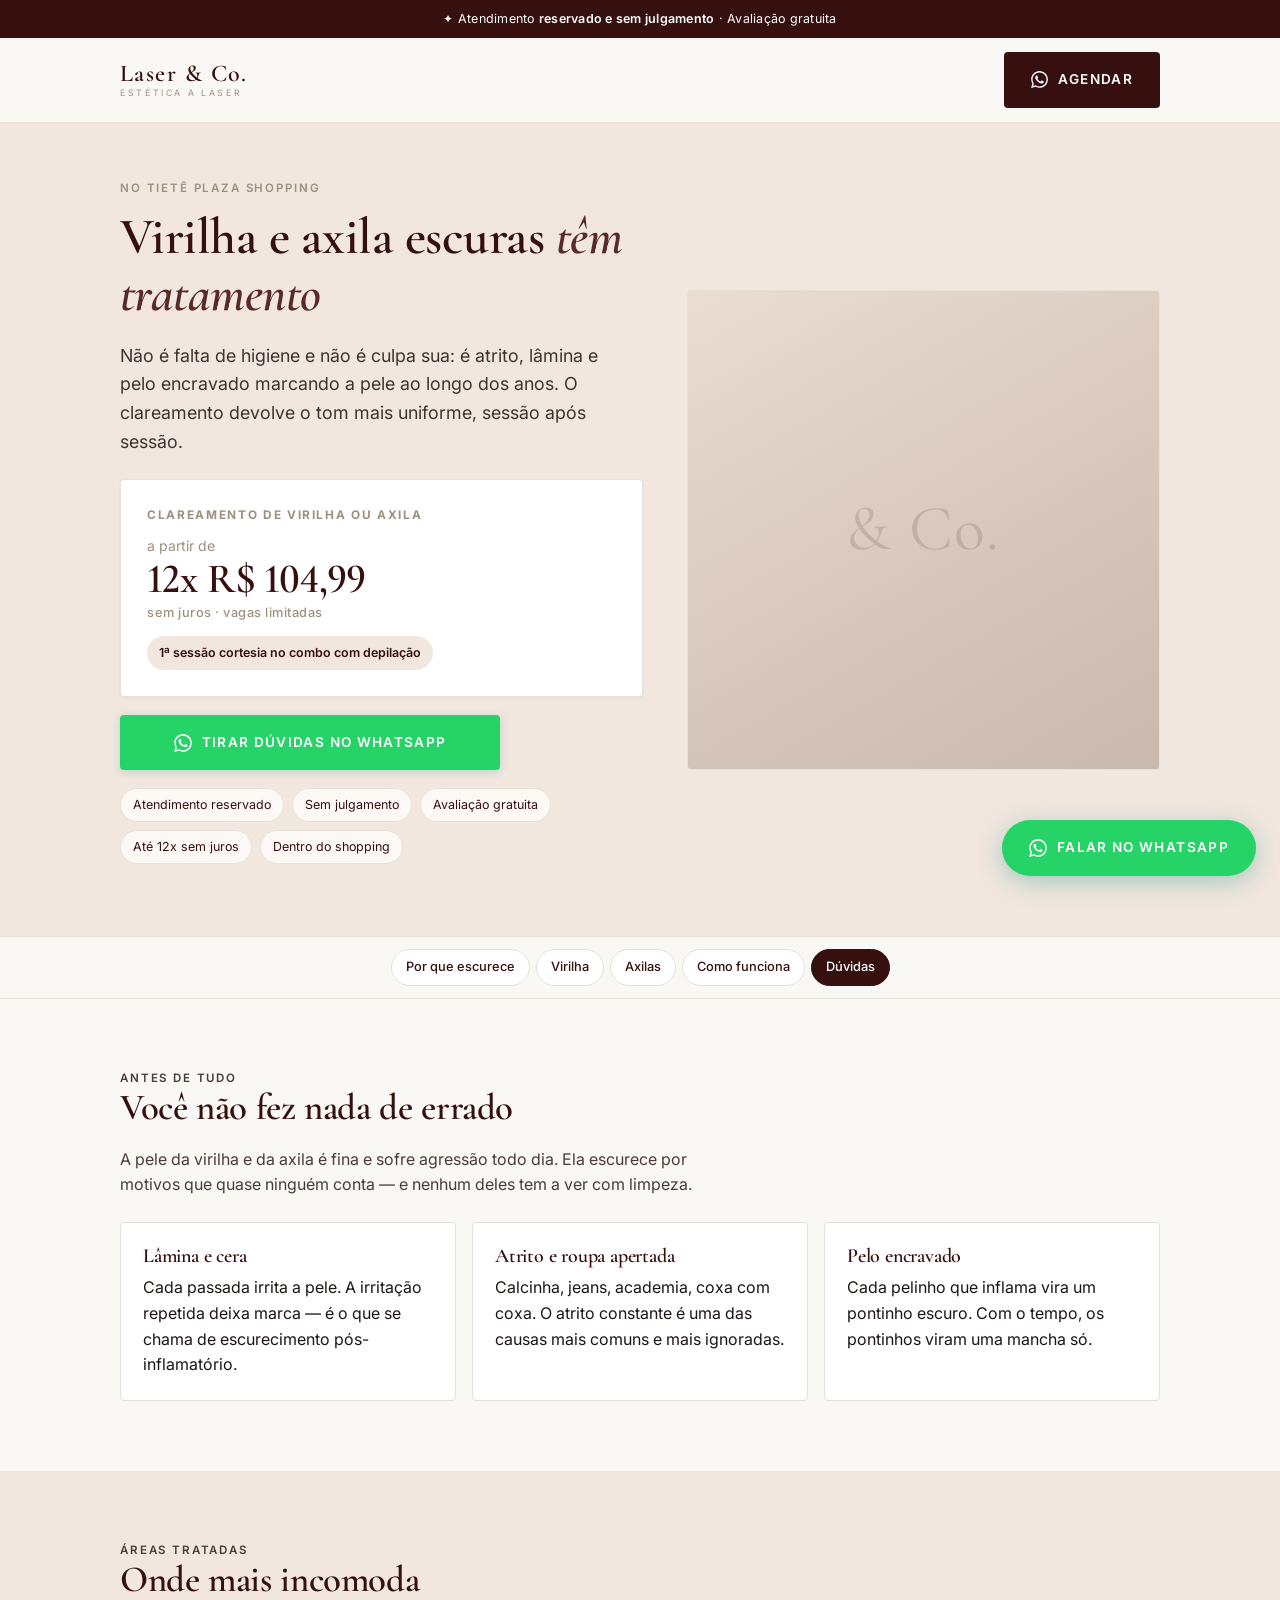
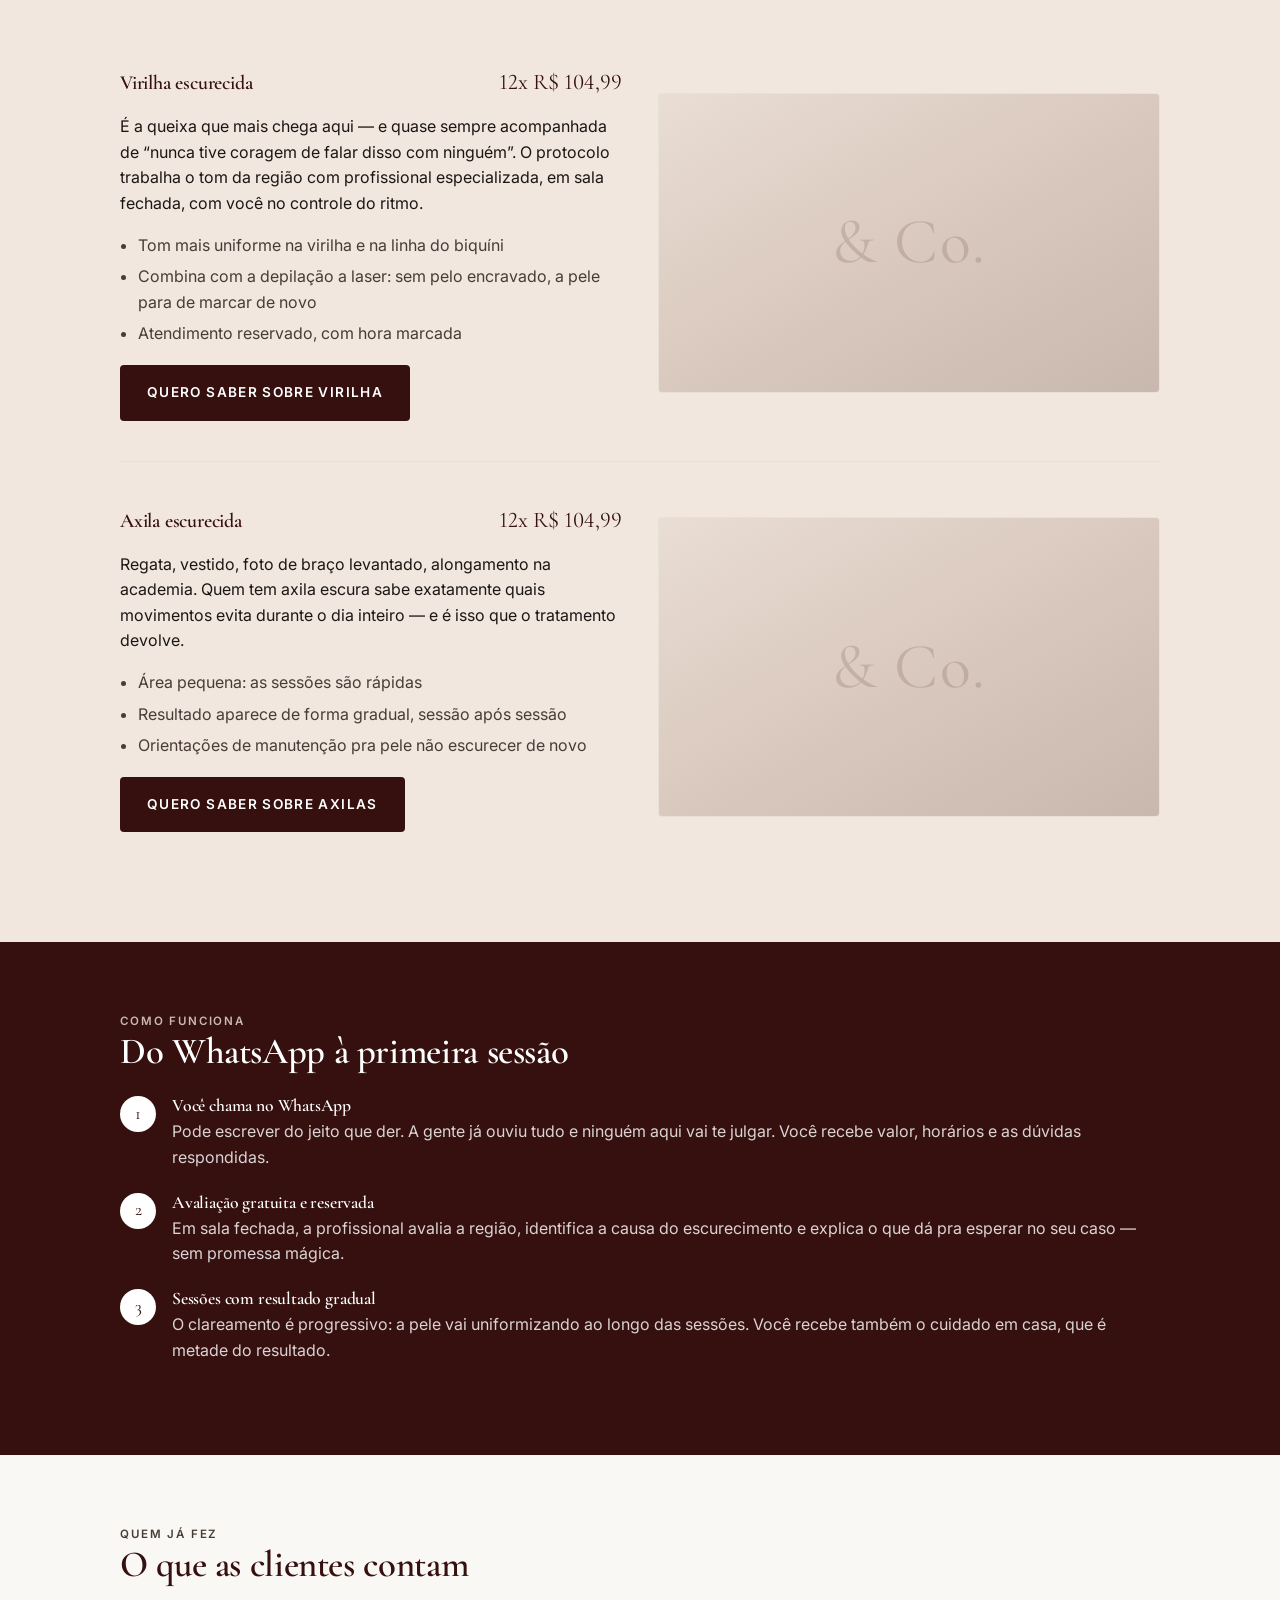
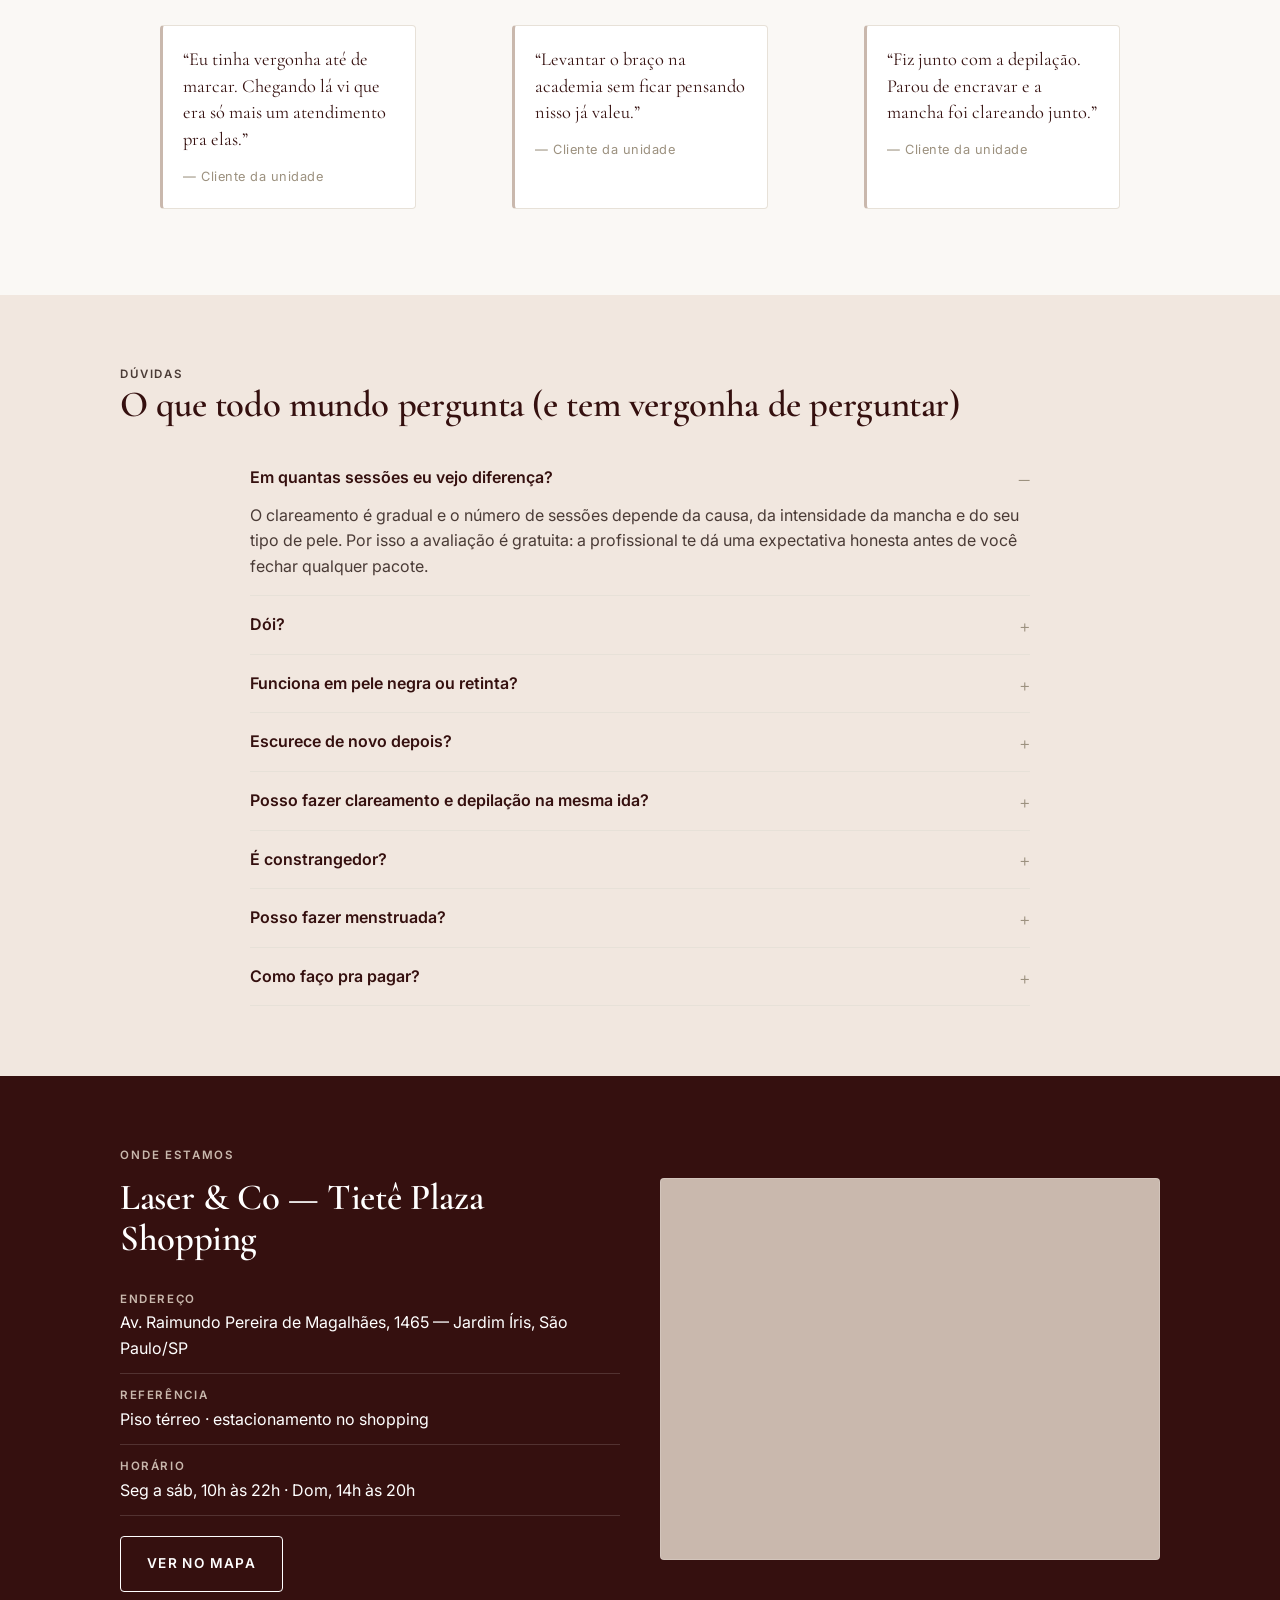
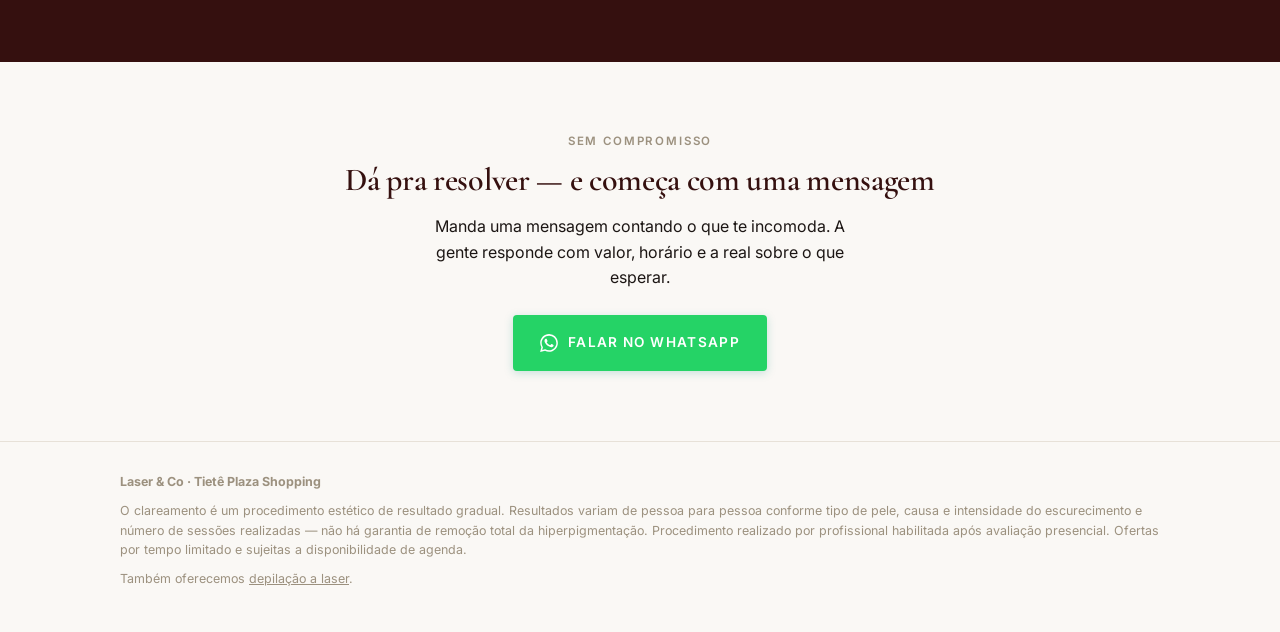
==== clareamento.html @ 0b8c428a "Landing pages Laser & Co — Tietê Plaza (depilação + clareamento)" ====
<!doctype html>
<html lang="pt-BR">
<head>
<meta charset="utf-8">
<meta name="viewport" content="width=device-width, initial-scale=1">
<title>Clareamento de Virilha e Axilas em São Paulo | Laser &amp; Co</title>
<meta name="description" content="Tratamento para virilha e axila escurecida no Tietê Plaza Shopping. Clareamento com profissionais especializados, tom mais uniforme sessão após sessão. Agende pelo WhatsApp.">
<meta name="robots" content="noindex, follow">
<link rel="canonical" href="https://www.lasertieteplaza.com/clareamento">

<link rel="preconnect" href="https://fonts.googleapis.com">
<link rel="preconnect" href="https://fonts.gstatic.com" crossorigin>
<link href="https://fonts.googleapis.com/css2?family=Cormorant+Garamond:ital,wght@0,500;0,600;1,600&family=Inter:wght@400;500;600;700&display=swap" rel="stylesheet">
<link rel="stylesheet" href="assets/lp.css">
</head>

<body data-lp="b" data-origem="página de clareamento" data-detalhe="quero agendar uma avaliação">

<!-- ======================= TOPO ======================= -->
<div class="topbar">
  ✦ Atendimento <strong>reservado e sem julgamento</strong> · Avaliação gratuita
</div>

<header class="header">
  <div class="wrap">
    <a class="logo" href="#topo">
      <span class="logo-nome">Laser &amp; Co.</span>
      <span class="logo-sub">Estética a laser</span>
    </a>
    <a class="btn btn-tinta header-zap" data-zap data-zap-pos="header">
      <svg width="17" height="17" viewBox="0 0 24 24" fill="currentColor" aria-hidden="true"><path d="M17.47 14.38c-.3-.15-1.76-.87-2.03-.97-.27-.1-.47-.15-.67.15-.2.3-.77.97-.94 1.17-.17.2-.35.22-.65.07-.3-.15-1.25-.46-2.38-1.47-.88-.79-1.48-1.76-1.65-2.06-.17-.3-.02-.46.13-.61.14-.13.3-.35.45-.52.15-.17.2-.3.3-.5.1-.2.05-.37-.02-.52-.08-.15-.67-1.61-.92-2.21-.24-.58-.49-.5-.67-.51h-.57c-.2 0-.52.07-.8.37-.27.3-1.04 1.02-1.04 2.48s1.07 2.88 1.22 3.08c.15.2 2.1 3.2 5.08 4.49.71.3 1.26.49 1.69.63.71.23 1.36.2 1.87.12.57-.09 1.76-.72 2.01-1.41.25-.7.25-1.29.17-1.41-.07-.13-.27-.2-.57-.35M12.05 21.8h-.04a9.8 9.8 0 0 1-4.99-1.37l-.36-.21-3.71.97.99-3.62-.23-.37a9.78 9.78 0 0 1-1.5-5.23c0-5.4 4.4-9.8 9.81-9.8 2.62 0 5.08 1.02 6.93 2.88a9.74 9.74 0 0 1 2.87 6.93c0 5.41-4.4 9.81-9.8 9.81M20.5 3.49A11.7 11.7 0 0 0 12.05 0C5.56 0 .28 5.28.28 11.77c0 2.07.54 4.1 1.57 5.88L.18 24l6.5-1.7a11.75 11.75 0 0 0 5.37 1.36h.01c6.48 0 11.76-5.28 11.77-11.77 0-3.14-1.23-6.1-3.45-8.32"/></svg>
      Agendar
    </a>
  </div>
</header>

<!-- ======================= HERÓI ======================= -->
<!-- A dor aqui NÃO é pelo: é mancha e vergonha. Copy, foto e preço próprios. -->
<section class="hero" id="topo">
  <div class="wrap">
    <div>
      <p class="eyebrow">No <span data-config="unidade.nome">Tietê Plaza Shopping</span></p>

      <h1 data-h1 data-area-padrao="clareamento">
        Virilha e axila escuras <em>têm tratamento</em>
      </h1>

      <p class="hero-sub">
        Não é falta de higiene e não é culpa sua: é atrito, lâmina e pelo encravado
        marcando a pele ao longo dos anos. O clareamento devolve o tom mais uniforme,
        sessão após sessão.
      </p>

      <div class="oferta">
        <p class="oferta-titulo" data-config="ofertas.clareamento.titulo">Clareamento de virilha ou axila</p>
        <p class="oferta-de" data-esconde-se-vazio>de <span data-config="ofertas.clareamento.de"></span></p>
        <p class="oferta-prefixo" data-config="ofertas.clareamento.prefixo" data-esconde-se-vazio>a partir de</p>
        <p class="oferta-por">
          <span data-config="ofertas.clareamento.por">12x R$ 104,99</span>
          <small>sem juros · vagas limitadas</small>
        </p>
        <span class="oferta-selo" data-config="ofertas.clareamento.selo">No combo com depilação, a 1ª sessão é cortesia</span>
      </div>

      <a class="btn btn-zap" data-zap data-zap-pos="hero">
        <svg width="18" height="18" viewBox="0 0 24 24" fill="currentColor" aria-hidden="true"><path d="M17.47 14.38c-.3-.15-1.76-.87-2.03-.97-.27-.1-.47-.15-.67.15-.2.3-.77.97-.94 1.17-.17.2-.35.22-.65.07-.3-.15-1.25-.46-2.38-1.47-.88-.79-1.48-1.76-1.65-2.06-.17-.3-.02-.46.13-.61.14-.13.3-.35.45-.52.15-.17.2-.3.3-.5.1-.2.05-.37-.02-.52-.08-.15-.67-1.61-.92-2.21-.24-.58-.49-.5-.67-.51h-.57c-.2 0-.52.07-.8.37-.27.3-1.04 1.02-1.04 2.48s1.07 2.88 1.22 3.08c.15.2 2.1 3.2 5.08 4.49.71.3 1.26.49 1.69.63.71.23 1.36.2 1.87.12.57-.09 1.76-.72 2.01-1.41.25-.7.25-1.29.17-1.41-.07-.13-.27-.2-.57-.35M12.05 21.8h-.04a9.8 9.8 0 0 1-4.99-1.37l-.36-.21-3.71.97.99-3.62-.23-.37a9.78 9.78 0 0 1-1.5-5.23c0-5.4 4.4-9.8 9.81-9.8 2.62 0 5.08 1.02 6.93 2.88a9.74 9.74 0 0 1 2.87 6.93c0 5.41-4.4 9.81-9.8 9.81M20.5 3.49A11.7 11.7 0 0 0 12.05 0C5.56 0 .28 5.28.28 11.77c0 2.07.54 4.1 1.57 5.88L.18 24l6.5-1.7a11.75 11.75 0 0 0 5.37 1.36h.01c6.48 0 11.76-5.28 11.77-11.77 0-3.14-1.23-6.1-3.45-8.32"/></svg>
        Tirar dúvidas no WhatsApp
      </a>

      <ul class="chips">
        <li>Atendimento reservado</li>
        <li>Sem julgamento</li>
        <li>Avaliação gratuita</li>
        <li>Até 12x sem juros</li>
        <li>Dentro do shopping</li>
      </ul>
    </div>

    <!-- TROCAR FOTO: style="background-image:url('assets/img/hero-clareamento.jpg')" -->
    <div class="figura figura-alta" role="img" aria-label="Tratamento de clareamento na Laser &amp; Co"></div>
  </div>
</section>

<!-- ======================= ÂNCORAS ======================= -->
<nav class="ancoras" aria-label="Seções">
  <ul>
    <li><a href="#por-que">Por que escurece</a></li>
    <li><a href="#virilha-escura">Virilha</a></li>
    <li><a href="#axila-escura">Axilas</a></li>
    <li><a href="#como-funciona">Como funciona</a></li>
    <li><a href="#faq">Dúvidas</a></li>
  </ul>
</nav>

<!-- ======================= A DOR ======================= -->
<section class="secao" id="por-que">
  <div class="wrap">
    <div class="secao-titulo">
      <p class="eyebrow">Antes de tudo</p>
      <h2>Você não fez nada de errado</h2>
      <p>
        A pele da virilha e da axila é fina e sofre agressão todo dia. Ela escurece por
        motivos que quase ninguém conta — e nenhum deles tem a ver com limpeza.
      </p>
    </div>

    <div class="grid grid-3">
      <div class="card">
        <h3>Lâmina e cera</h3>
        <p>Cada passada irrita a pele. A irritação repetida deixa marca — é o que se chama de escurecimento pós-inflamatório.</p>
      </div>
      <div class="card">
        <h3>Atrito e roupa apertada</h3>
        <p>Calcinha, jeans, academia, coxa com coxa. O atrito constante é uma das causas mais comuns e mais ignoradas.</p>
      </div>
      <div class="card">
        <h3>Pelo encravado</h3>
        <p>Cada pelinho que inflama vira um pontinho escuro. Com o tempo, os pontinhos viram uma mancha só.</p>
      </div>
    </div>
  </div>
</section>

<!-- ======================= ÁREAS ======================= -->
<section class="secao secao-areia">
  <div class="wrap">
    <div class="secao-titulo">
      <p class="eyebrow">Áreas tratadas</p>
      <h2>Onde mais incomoda</h2>
    </div>

    <!-- VIRILHA -->
    <article class="area" id="virilha-escura">
      <div class="area-conteudo">
        <div>
          <div class="area-topo">
            <h3>Virilha escurecida</h3>
            <span class="area-preco" data-config="ofertas.clareamento.por">12x R$ 104,99</span>
          </div>
          <p>
            É a queixa que mais chega aqui — e quase sempre acompanhada de “nunca tive
            coragem de falar disso com ninguém”. O protocolo trabalha o tom da região com
            profissional especializada, em sala fechada, com você no controle do ritmo.
          </p>
          <ul>
            <li>Tom mais uniforme na virilha e na linha do biquíni</li>
            <li>Combina com a depilação a laser: sem pelo encravado, a pele para de marcar de novo</li>
            <li>Atendimento reservado, com hora marcada</li>
          </ul>
          <a class="btn btn-tinta" data-zap data-zap-pos="secao-virilha"
             data-zap-detalhe="quero saber sobre o clareamento de virilha">Quero saber sobre virilha</a>
        </div>
        <!-- TROCAR FOTO -->
        <div class="figura" role="img" aria-label="Clareamento de virilha"></div>
      </div>
    </article>

    <!-- AXILA -->
    <article class="area" id="axila-escura">
      <div class="area-conteudo">
        <div>
          <div class="area-topo">
            <h3>Axila escurecida</h3>
            <span class="area-preco" data-config="ofertas.clareamento.por">12x R$ 104,99</span>
          </div>
          <p>
            Regata, vestido, foto de braço levantado, alongamento na academia. Quem tem
            axila escura sabe exatamente quais movimentos evita durante o dia inteiro —
            e é isso que o tratamento devolve.
          </p>
          <ul>
            <li>Área pequena: as sessões são rápidas</li>
            <li>Resultado aparece de forma gradual, sessão após sessão</li>
            <li>Orientações de manutenção pra pele não escurecer de novo</li>
          </ul>
          <a class="btn btn-tinta" data-zap data-zap-pos="secao-axila"
             data-zap-detalhe="quero saber sobre o clareamento de axilas">Quero saber sobre axilas</a>
        </div>
        <div class="figura" role="img" aria-label="Clareamento de axilas"></div>
      </div>
    </article>
  </div>
</section>

<!-- ======================= COMO FUNCIONA ======================= -->
<section class="secao secao-tinta" id="como-funciona">
  <div class="wrap">
    <div class="secao-titulo">
      <p class="eyebrow">Como funciona</p>
      <h2>Do WhatsApp à primeira sessão</h2>
    </div>
    <ol class="passos">
      <li>
        <h3>Você chama no WhatsApp</h3>
        <p>Pode escrever do jeito que der. A gente já ouviu tudo e ninguém aqui vai te julgar. Você recebe valor, horários e as dúvidas respondidas.</p>
      </li>
      <li>
        <h3>Avaliação gratuita e reservada</h3>
        <p>Em sala fechada, a profissional avalia a região, identifica a causa do escurecimento e explica o que dá pra esperar no seu caso — sem promessa mágica.</p>
      </li>
      <li>
        <h3>Sessões com resultado gradual</h3>
        <p>O clareamento é progressivo: a pele vai uniformizando ao longo das sessões. Você recebe também o cuidado em casa, que é metade do resultado.</p>
      </li>
    </ol>
  </div>
</section>

<!-- ======================= PROVA SOCIAL ======================= -->
<!-- TROCAR: depoimentos reais. Se usar antes/depois, precisa de autorização
     de uso de imagem por escrito da cliente. -->
<section class="secao">
  <div class="wrap">
    <div class="secao-titulo">
      <p class="eyebrow">Quem já fez</p>
      <h2>O que as clientes contam</h2>
    </div>
    <div class="grid grid-3">
      <blockquote class="depo">
        <p>“Eu tinha vergonha até de marcar. Chegando lá vi que era só mais um atendimento pra elas.”</p>
        <cite>— Cliente da unidade</cite>
      </blockquote>
      <blockquote class="depo">
        <p>“Levantar o braço na academia sem ficar pensando nisso já valeu.”</p>
        <cite>— Cliente da unidade</cite>
      </blockquote>
      <blockquote class="depo">
        <p>“Fiz junto com a depilação. Parou de encravar e a mancha foi clareando junto.”</p>
        <cite>— Cliente da unidade</cite>
      </blockquote>
    </div>
  </div>
</section>

<!-- ======================= FAQ ======================= -->
<section class="secao secao-areia" id="faq">
  <div class="wrap">
    <div class="secao-titulo">
      <p class="eyebrow">Dúvidas</p>
      <h2>O que todo mundo pergunta (e tem vergonha de perguntar)</h2>
    </div>

    <div class="faq">
      <details open>
        <summary>Em quantas sessões eu vejo diferença?</summary>
        <p>O clareamento é gradual e o número de sessões depende da causa, da intensidade da mancha e do seu tipo de pele. Por isso a avaliação é gratuita: a profissional te dá uma expectativa honesta antes de você fechar qualquer pacote.</p>
      </details>
      <details>
        <summary>Dói?</summary>
        <p>É um procedimento bem tolerado — a maioria descreve como um calorzinho na região. Qualquer desconforto, você avisa e a profissional ajusta na hora.</p>
      </details>
      <details>
        <summary>Funciona em pele negra ou retinta?</summary>
        <p>Sim, com protocolo e parâmetros ajustados ao seu fototipo. Essa avaliação é obrigatória antes da primeira sessão justamente para escolher o ajuste certo pra sua pele.</p>
      </details>
      <details>
        <summary>Escurece de novo depois?</summary>
        <p>Pode, se a causa continuar: lâmina, cera e atrito seguem marcando a pele. É por isso que clareamento e depilação a laser andam juntos — tirando o pelo encravado, você tira uma das causas.</p>
      </details>
      <details>
        <summary>Posso fazer clareamento e depilação na mesma ida?</summary>
        <p>Na maioria dos casos sim, e é o que a maioria das clientes acaba fazendo. A profissional confirma na avaliação a melhor ordem para o seu caso.</p>
      </details>
      <details>
        <summary>É constrangedor?</summary>
        <p>É um atendimento clínico, em sala fechada, com profissional mulher e só você na sala. Ninguém aqui vai comentar nada sobre a sua pele — é literalmente o trabalho delas todos os dias.</p>
      </details>
      <details>
        <summary>Posso fazer menstruada?</summary>
        <p>Pode, usando absorvente interno ou coletor. Se preferir remarcar, é só avisar com antecedência.</p>
      </details>
      <details>
        <summary>Como faço pra pagar?</summary>
        <p>Parcelamos em até 12x sem juros no cartão. Dá pra combinar outras formas — pergunte no WhatsApp.</p>
      </details>
    </div>
  </div>
</section>

<!-- ======================= LOCAL ======================= -->
<section class="secao secao-tinta" id="local">
  <div class="wrap">
    <div class="local-grid">
      <div>
        <p class="eyebrow">Onde estamos</p>
        <h2>Laser &amp; Co — <span data-config="unidade.nome">Tietê Plaza Shopping</span></h2>
        <ul class="local-dados">
          <li>
            <strong>Endereço</strong>
            <span data-config="unidade.endereco">Av. Raimundo Pereira de Magalhães, 1465 — Jardim Íris, São Paulo/SP</span>
          </li>
          <li>
            <strong>Referência</strong>
            <span data-config="unidade.referencia">Piso térreo · estacionamento no shopping</span>
          </li>
          <li>
            <strong>Horário</strong>
            <span data-config="unidade.horario">Seg a sáb, 10h às 22h · Dom, 14h às 20h</span>
          </li>
        </ul>
        <a class="btn btn-linha" style="border-color:#fff;color:#fff" target="_blank" rel="noopener"
           data-config="unidade.mapsUrl" href="#">Ver no mapa</a>
      </div>
      <div class="mapa">
        <iframe data-config="unidade.mapsEmbed" referrerpolicy="no-referrer-when-downgrade"
                title="Mapa da unidade Laser &amp; Co no Tietê Plaza Shopping"></iframe>
      </div>
    </div>
  </div>
</section>

<!-- ======================= CTA FINAL ======================= -->
<section class="secao cta-final">
  <div class="wrap">
    <p class="eyebrow">Sem compromisso</p>
    <h2>Dá pra resolver — e começa com uma mensagem</h2>
    <p>Manda uma mensagem contando o que te incomoda. A gente responde com valor, horário e a real sobre o que esperar.</p>
    <a class="btn btn-zap" data-zap data-zap-pos="cta-final">
      <svg width="18" height="18" viewBox="0 0 24 24" fill="currentColor" aria-hidden="true"><path d="M17.47 14.38c-.3-.15-1.76-.87-2.03-.97-.27-.1-.47-.15-.67.15-.2.3-.77.97-.94 1.17-.17.2-.35.22-.65.07-.3-.15-1.25-.46-2.38-1.47-.88-.79-1.48-1.76-1.65-2.06-.17-.3-.02-.46.13-.61.14-.13.3-.35.45-.52.15-.17.2-.3.3-.5.1-.2.05-.37-.02-.52-.08-.15-.67-1.61-.92-2.21-.24-.58-.49-.5-.67-.51h-.57c-.2 0-.52.07-.8.37-.27.3-1.04 1.02-1.04 2.48s1.07 2.88 1.22 3.08c.15.2 2.1 3.2 5.08 4.49.71.3 1.26.49 1.69.63.71.23 1.36.2 1.87.12.57-.09 1.76-.72 2.01-1.41.25-.7.25-1.29.17-1.41-.07-.13-.27-.2-.57-.35M12.05 21.8h-.04a9.8 9.8 0 0 1-4.99-1.37l-.36-.21-3.71.97.99-3.62-.23-.37a9.78 9.78 0 0 1-1.5-5.23c0-5.4 4.4-9.8 9.81-9.8 2.62 0 5.08 1.02 6.93 2.88a9.74 9.74 0 0 1 2.87 6.93c0 5.41-4.4 9.81-9.8 9.81M20.5 3.49A11.7 11.7 0 0 0 12.05 0C5.56 0 .28 5.28.28 11.77c0 2.07.54 4.1 1.57 5.88L.18 24l6.5-1.7a11.75 11.75 0 0 0 5.37 1.36h.01c6.48 0 11.76-5.28 11.77-11.77 0-3.14-1.23-6.1-3.45-8.32"/></svg>
      Falar no WhatsApp
    </a>
  </div>
</section>

<!-- ======================= RODAPÉ ======================= -->
<footer class="rodape">
  <div class="wrap">
    <p><strong>Laser &amp; Co · <span data-config="unidade.nome">Tietê Plaza Shopping</span></strong></p>
    <p>
      O clareamento é um procedimento estético de resultado gradual. Resultados variam de
      pessoa para pessoa conforme tipo de pele, causa e intensidade do escurecimento e número
      de sessões realizadas — não há garantia de remoção total da hiperpigmentação. Procedimento
      realizado por profissional habilitada após avaliação presencial. Ofertas por tempo limitado
      e sujeitas a disponibilidade de agenda.
    </p>
    <p>Também oferecemos <a href="depilacao-laser.html">depilação a laser</a>.</p>
  </div>
</footer>

<!-- ======================= CTA FIXO (mobile) ======================= -->
<div class="fixo">
  <a class="btn btn-zap" data-zap data-zap-pos="fixo">
    <svg width="18" height="18" viewBox="0 0 24 24" fill="currentColor" aria-hidden="true"><path d="M17.47 14.38c-.3-.15-1.76-.87-2.03-.97-.27-.1-.47-.15-.67.15-.2.3-.77.97-.94 1.17-.17.2-.35.22-.65.07-.3-.15-1.25-.46-2.38-1.47-.88-.79-1.48-1.76-1.65-2.06-.17-.3-.02-.46.13-.61.14-.13.3-.35.45-.52.15-.17.2-.3.3-.5.1-.2.05-.37-.02-.52-.08-.15-.67-1.61-.92-2.21-.24-.58-.49-.5-.67-.51h-.57c-.2 0-.52.07-.8.37-.27.3-1.04 1.02-1.04 2.48s1.07 2.88 1.22 3.08c.15.2 2.1 3.2 5.08 4.49.71.3 1.26.49 1.69.63.71.23 1.36.2 1.87.12.57-.09 1.76-.72 2.01-1.41.25-.7.25-1.29.17-1.41-.07-.13-.27-.2-.57-.35M12.05 21.8h-.04a9.8 9.8 0 0 1-4.99-1.37l-.36-.21-3.71.97.99-3.62-.23-.37a9.78 9.78 0 0 1-1.5-5.23c0-5.4 4.4-9.8 9.81-9.8 2.62 0 5.08 1.02 6.93 2.88a9.74 9.74 0 0 1 2.87 6.93c0 5.41-4.4 9.81-9.8 9.81M20.5 3.49A11.7 11.7 0 0 0 12.05 0C5.56 0 .28 5.28.28 11.77c0 2.07.54 4.1 1.57 5.88L.18 24l6.5-1.7a11.75 11.75 0 0 0 5.37 1.36h.01c6.48 0 11.76-5.28 11.77-11.77 0-3.14-1.23-6.1-3.45-8.32"/></svg>
    Falar no WhatsApp
  </a>
</div>

<script src="assets/config.js"></script>
<script src="assets/lp.js"></script>
</body>
</html>
---- assets/lp.css ----
/* ============================================================================
   Laser & Co — Landing pages (Google Ads)
   Paleta e tipografia extraídas de lasercompany.com para não parecer outra marca.
   Mobile-first: tudo abaixo é mobile; media queries só ampliam.
   ========================================================================== */

:root {
  --tinta:        #35100F;  /* marrom-vinho da marca — barras, botões, títulos */
  --tinta-suave:  #5A2A28;
  --creme:        #FAF8F5;  /* fundo padrão */
  --areia:        #F1E7DF;  /* fundo de seção alternada */
  --linha:        #E7E1D8;  /* bordas */
  --taupe:        #9C917F;  /* texto secundário / eyebrows */
  --taupe-claro:  #C9B8AD;
  --texto:        #1C1614;
  --zap:          #25D366;
  --zap-escuro:   #128C7E;

  --serif: 'Cormorant Garamond', Georgia, 'Times New Roman', serif;
  --sans:  'Inter', -apple-system, BlinkMacSystemFont, 'Segoe UI', Roboto, sans-serif;

  --raio: 4px;
  --largura: 1080px;
  --barra-fixa: 76px; /* altura do CTA fixo no mobile */
}

* { box-sizing: border-box; }

html { scroll-behavior: smooth; }
@media (prefers-reduced-motion: reduce) {
  html { scroll-behavior: auto; }
  * { animation: none !important; transition: none !important; }
}

body {
  margin: 0;
  font-family: var(--sans);
  font-size: 16px;
  line-height: 1.6;
  color: var(--texto);
  background: var(--creme);
  -webkit-font-smoothing: antialiased;
  padding-bottom: var(--barra-fixa); /* espaço pro CTA fixo */
}

img { max-width: 100%; height: auto; display: block; }

h1, h2, h3 {
  font-family: var(--serif);
  font-weight: 600;
  line-height: 1.12;
  color: var(--tinta);
  margin: 0 0 .5em;
  letter-spacing: -0.01em;
}
h1 { font-size: 2.25rem; }
h2 { font-size: 1.85rem; }
h3 { font-size: 1.25rem; }
p  { margin: 0 0 1em; }

em { font-style: italic; }

a { color: var(--tinta); }

.wrap {
  width: 100%;
  max-width: var(--largura);
  margin: 0 auto;
  padding: 0 20px;
}

.eyebrow {
  font-family: var(--sans);
  font-size: .72rem;
  font-weight: 600;
  letter-spacing: .16em;
  text-transform: uppercase;
  color: var(--taupe);
  margin: 0 0 .75rem;
}

/* --- Barra de aviso topo -------------------------------------------------- */
.topbar {
  background: var(--tinta);
  color: #fff;
  text-align: center;
  font-size: .78rem;
  letter-spacing: .02em;
  padding: 9px 16px;
}
.topbar strong { font-weight: 600; }

/* --- Header --------------------------------------------------------------- */
/* Header NÃO é sticky: numa LP quem precisa acompanhar a rolagem é a barra de
   âncoras (e o CTA fixo do rodapé). Header grudado só rouba altura útil. */
.header {
  background: var(--creme);
  border-bottom: 1px solid var(--linha);
  padding: 14px 0;
}
.header .wrap {
  display: flex;
  align-items: center;
  justify-content: space-between;
  gap: 12px;
}
.logo { text-decoration: none; display: block; line-height: 1; }
.logo-nome {
  font-family: var(--serif);
  font-size: 1.5rem;
  font-weight: 600;
  letter-spacing: .06em;
  color: var(--tinta);
}
.logo-sub {
  display: block;
  font-size: .55rem;
  letter-spacing: .3em;
  text-transform: uppercase;
  color: var(--taupe);
  margin-top: 3px;
}
/* No mobile o CTA fixo do rodapé já cobre — aqui só rouba espaço acima da dobra */
.header .header-zap { display: none; }

/* --- Botões --------------------------------------------------------------- */
.btn {
  display: inline-flex;
  align-items: center;
  justify-content: center;
  gap: 10px;
  font-family: var(--sans);
  font-size: .85rem;
  font-weight: 600;
  letter-spacing: .1em;
  text-transform: uppercase;
  text-decoration: none;
  padding: 16px 26px;
  border-radius: var(--raio);
  border: 1px solid transparent;
  cursor: pointer;
  transition: background .18s ease, color .18s ease, transform .1s ease;
}
.btn:active { transform: translateY(1px); }

.btn-zap {
  background: var(--zap);
  color: #fff;
  width: 100%;
  box-shadow: 0 2px 10px rgba(18,140,126,.22);
}
.btn-zap:hover { background: var(--zap-escuro); }

.btn-tinta {
  background: var(--tinta);
  color: #fff;
}
.btn-tinta:hover { background: var(--tinta-suave); }

.btn-linha {
  background: transparent;
  color: var(--tinta);
  border-color: var(--tinta);
}
.btn-linha:hover { background: var(--tinta); color: #fff; }

.btn svg { flex: 0 0 auto; }

/* --- Hero ----------------------------------------------------------------- */
.hero {
  background: var(--areia);
  border-bottom: 1px solid var(--linha);
  overflow: hidden;
}
.hero .wrap {
  display: grid;
  gap: 28px;
  padding-top: 34px;
  padding-bottom: 34px;
}
.hero h1 { font-size: 2.4rem; margin-bottom: .35em; }
.hero h1 em { color: var(--tinta-suave); }
.hero-sub {
  font-size: 1.05rem;
  color: #40332F;
  margin-bottom: 1.4rem;
  max-width: 46ch;
}

/* Card de oferta — preço acima da dobra (regra 1 do doc de mídia) */
.oferta {
  background: #fff;
  border: 1px solid var(--linha);
  border-radius: var(--raio);
  padding: 22px;
  margin-bottom: 18px;
  box-shadow: 0 1px 3px rgba(53,16,15,.05);
}
.oferta-titulo {
  font-family: var(--sans);
  font-size: .74rem;
  font-weight: 700;
  letter-spacing: .14em;
  text-transform: uppercase;
  color: var(--taupe);
  margin-bottom: 10px;
}
.oferta-de {
  font-size: .9rem;
  color: var(--taupe);
  text-decoration: line-through;
  margin-bottom: 2px;
}
.oferta-prefixo {
  font-size: .88rem;
  color: var(--taupe);
  margin-bottom: 2px;
}
/* Cormorant usa algarismos antigos por padrão — em preço isso atrapalha a leitura */
.oferta-por, .card-preco, .area-preco {
  font-variant-numeric: lining-nums;
  font-feature-settings: 'lnum' 1;
}

.oferta-por {
  font-family: var(--serif);
  font-size: 2.6rem;
  font-weight: 600;
  color: var(--tinta);
  line-height: 1;
  letter-spacing: -0.02em;
}
.oferta-por small {
  font-family: var(--sans);
  font-size: .8rem;
  font-weight: 500;
  letter-spacing: .04em;
  color: var(--taupe);
  display: block;
  margin-top: 6px;
  text-transform: none;
}
.oferta p:last-of-type { margin-bottom: 0; }
.oferta-selo {
  display: inline-block;
  margin-top: 16px;
  background: var(--areia);
  color: var(--tinta);
  font-size: .78rem;
  font-weight: 600;
  padding: 7px 12px;
  border-radius: 100px;
}

/* Chips de prova rápida */
.chips {
  display: flex;
  flex-wrap: wrap;
  gap: 8px;
  margin-top: 18px;
  padding: 0;
  list-style: none;
}
.chips li {
  font-size: .78rem;
  color: var(--tinta);
  background: rgba(255,255,255,.7);
  border: 1px solid var(--linha);
  border-radius: 100px;
  padding: 6px 12px;
}

/* --- Imagem (placeholder trocável) ---------------------------------------
   Para usar foto real: .hero-img { background-image: url('img/hero.jpg'); }
   e remova o ::after do monograma.                                          */
.figura {
  position: relative;
  border-radius: var(--raio);
  overflow: hidden;
  background: linear-gradient(150deg, #E9DDD4 0%, #D8C7BC 55%, #C9B8AD 100%);
  background-size: cover;
  background-position: center;
  min-height: 260px;
  border: 1px solid var(--linha);
}
.figura::after {
  content: '& Co.';
  position: absolute;
  inset: 0;
  display: flex;
  align-items: center;
  justify-content: center;
  font-family: var(--serif);
  font-size: 4rem;
  color: rgba(53,16,15,.14);
  letter-spacing: .02em;
}
.figura[style*="url"]::after { content: none; } /* some quando há foto real */
.figura-alta { min-height: 340px; }

/* --- Barra de âncoras por área -------------------------------------------- */
.ancoras {
  background: rgba(250,248,245,.97);
  backdrop-filter: blur(8px);
  border-bottom: 1px solid var(--linha);
  position: sticky;
  top: 0;
  z-index: 30;
}
.ancoras ul {
  display: flex;
  gap: 6px;
  list-style: none;
  margin: 0;
  padding: 10px 20px;
  overflow-x: auto;
  scrollbar-width: none;
  -webkit-overflow-scrolling: touch;
}
.ancoras ul::-webkit-scrollbar { display: none; }
.ancoras a {
  display: block;
  white-space: nowrap;
  font-size: .8rem;
  font-weight: 500;
  text-decoration: none;
  color: var(--tinta);
  border: 1px solid var(--linha);
  border-radius: 100px;
  padding: 7px 14px;
  background: #fff;
}
.ancoras a:hover, .ancoras a.ativo {
  background: var(--tinta);
  color: #fff;
  border-color: var(--tinta);
}

/* --- Seções --------------------------------------------------------------- */
.secao { padding: 44px 0; }
.secao-areia { background: var(--areia); }
.secao-tinta { background: var(--tinta); color: #fff; }
.secao-tinta h2, .secao-tinta h3 { color: #fff; }
.secao-tinta .eyebrow { color: var(--taupe-claro); }

.secao-titulo { margin-bottom: 1.5rem; }
.secao-titulo p { color: #4A3B36; max-width: 58ch; margin-bottom: 0; }

/* Ancoragem sob a barra de âncoras grudada */
[id] { scroll-margin-top: 70px; }

/* --- Grid de cards -------------------------------------------------------- */
.grid { display: grid; gap: 16px; }
.grid-2 { grid-template-columns: 1fr; }
.grid-3 { grid-template-columns: 1fr; }

.card {
  background: #fff;
  border: 1px solid var(--linha);
  border-radius: var(--raio);
  padding: 22px;
}
.card h3 { margin-bottom: .4em; }
.card p:last-child { margin-bottom: 0; }
.card-preco {
  font-family: var(--serif);
  font-size: 1.5rem;
  color: var(--tinta);
  display: block;
  margin: 10px 0 4px;
}
.card-nota { font-size: .82rem; color: var(--taupe); }
.card .btn { margin-top: 16px; width: 100%; }

/* Área (seções ancoradas da LP A) */
.area {
  border-top: 1px solid var(--linha);
  padding: 32px 0;
}
.area:first-of-type { border-top: 0; }
/* No mobile título e preço empilham — lado a lado eles brigam por atenção */
.area-topo { margin-bottom: 14px; }
.area-topo h3 { margin-bottom: .15em; }
.area-preco {
  display: block;
  font-family: var(--serif);
  font-size: 1.4rem;
  color: var(--tinta);
}
.area ul { margin: 0 0 18px; padding-left: 18px; color: #4A3B36; }
.area ul li { margin-bottom: 6px; }
.area .btn { width: 100%; }
.area .figura { min-height: 200px; margin-top: 20px; }

/* --- Passos --------------------------------------------------------------- */
.passos { counter-reset: p; list-style: none; margin: 0; padding: 0; }
.passos li {
  counter-increment: p;
  position: relative;
  padding-left: 52px;
  margin-bottom: 22px;
}
.passos li::before {
  content: counter(p);
  position: absolute;
  left: 0;
  top: 0;
  width: 36px;
  height: 36px;
  display: flex;
  align-items: center;
  justify-content: center;
  border-radius: 50%;
  background: var(--tinta);
  color: #fff;
  font-family: var(--serif);
  font-size: 1.1rem;
}
.secao-tinta .passos li::before { background: #fff; color: var(--tinta); }
.passos h3 { margin-bottom: .2em; font-size: 1.1rem; }
.passos p { margin-bottom: 0; color: #4A3B36; }
.secao-tinta .passos p { color: rgba(255,255,255,.82); }

/* --- Depoimentos ---------------------------------------------------------- */
.depo {
  background: #fff;
  border: 1px solid var(--linha);
  border-left: 3px solid var(--taupe-claro);
  border-radius: var(--raio);
  padding: 20px;
}
.depo p {
  font-family: var(--serif);
  font-size: 1.15rem;
  line-height: 1.45;
  color: var(--tinta);
  margin-bottom: 10px;
}
.depo cite {
  font-style: normal;
  font-size: .8rem;
  color: var(--taupe);
  letter-spacing: .04em;
}

/* --- FAQ ------------------------------------------------------------------ */
.faq details {
  border-bottom: 1px solid var(--linha);
  padding: 16px 0;
}
.faq summary {
  font-weight: 600;
  color: var(--tinta);
  cursor: pointer;
  list-style: none;
  display: flex;
  justify-content: space-between;
  align-items: center;
  gap: 14px;
  font-size: 1rem;
}
.faq summary::-webkit-details-marker { display: none; }
.faq summary::after {
  content: '+';
  font-family: var(--serif);
  font-size: 1.5rem;
  color: var(--taupe);
  line-height: 1;
  flex: 0 0 auto;
}
.faq details[open] summary::after { content: '–'; }
.faq details p { margin: 12px 0 0; color: #4A3B36; }

/* --- Local ---------------------------------------------------------------- */
.local-dados { list-style: none; margin: 0 0 20px; padding: 0; }
.local-dados li {
  padding: 12px 0;
  border-bottom: 1px solid rgba(255,255,255,.14);
  display: grid;
  gap: 2px;
}
.local-dados strong {
  font-size: .72rem;
  letter-spacing: .14em;
  text-transform: uppercase;
  color: var(--taupe-claro);
  font-weight: 600;
}
.local-grid .btn { width: 100%; }
.local-grid .figura { margin-top: 24px; }

/* Mapa embutido — carrega em lazy pra não pesar na abertura da página */
.mapa {
  margin-top: 24px;
  border-radius: var(--raio);
  overflow: hidden;
  border: 1px solid rgba(255,255,255,.18);
  background: var(--taupe-claro);
  line-height: 0;
}
.mapa iframe {
  display: block;
  width: 100%;
  height: 260px;
  border: 0;
}

/* --- CTA final ------------------------------------------------------------ */
.cta-final { text-align: center; }
.cta-final h2 { font-size: 2rem; }
.cta-final p { max-width: 44ch; margin-left: auto; margin-right: auto; }
.cta-final .btn { max-width: 420px; margin: 8px auto 0; }

/* --- Rodapé --------------------------------------------------------------- */
.rodape {
  background: var(--creme);
  border-top: 1px solid var(--linha);
  padding: 30px 0 34px;
  font-size: .78rem;
  color: var(--taupe);
}
.rodape p { margin-bottom: .7em; }
.rodape a { color: var(--taupe); }

/* --- CTA fixo -------------------------------------------------------------
   ~90% do tráfego é mobile: o botão acompanha a rolagem a página inteira,
   nunca some. No mobile é barra de largura total (área de toque máxima);
   no desktop vira pílula flutuante no canto, pra não tampar o conteúdo.    */
.fixo {
  position: fixed;
  left: 0; right: 0; bottom: 0;
  z-index: 50;
  background: rgba(250,248,245,.96);
  backdrop-filter: blur(8px);
  border-top: 1px solid var(--linha);
  padding: 12px 16px calc(12px + env(safe-area-inset-bottom));
}
.fixo .btn { width: 100%; padding: 15px 20px; }

/* ============================================================================
   Desktop
   ========================================================================== */
@media (min-width: 760px) {
  h1 { font-size: 3.1rem; }
  h2 { font-size: 2.3rem; }

  body { padding-bottom: 0; }
  .header .header-zap { display: inline-flex; }

  /* Desktop: pílula flutuante no canto, não barra de largura total */
  .fixo {
    left: auto;
    right: 24px;
    bottom: 24px;
    background: transparent;
    backdrop-filter: none;
    border-top: 0;
    padding: 0;
    box-shadow: none;
  }
  .fixo .btn {
    width: auto;
    padding: 16px 26px;
    border-radius: 100px;
    box-shadow: 0 6px 24px rgba(18,140,126,.34);
  }

  .hero .wrap {
    grid-template-columns: 1.05fr .95fr;
    align-items: center;
    gap: 44px;
    padding-top: 56px;
    padding-bottom: 56px;
  }
  .hero h1 { font-size: 3.2rem; }
  .hero-sub { font-size: 1.12rem; }
  .oferta { padding: 26px; }
  .btn-zap { width: auto; }
  .hero .btn-zap { width: 100%; max-width: 380px; }

  .figura { min-height: 420px; }
  .figura-alta { min-height: 480px; }

  .ancoras ul { justify-content: center; padding: 12px 20px; }

  .secao { padding: 70px 0; }
  .grid-2 { grid-template-columns: 1fr 1fr; }
  .grid-3 { grid-template-columns: repeat(3, 1fr); }

  .area { padding: 40px 0; }
  .area-conteudo {
    display: grid;
    grid-template-columns: 1fr 1fr;
    gap: 36px;
    align-items: center;
  }
  .area-topo {
    display: flex;
    align-items: baseline;
    justify-content: space-between;
    gap: 16px;
    flex-wrap: wrap;
  }
  .area-preco { white-space: nowrap; }
  .area .btn { width: auto; }
  .area .figura { min-height: 300px; margin-top: 0; }
  .card .btn { width: auto; }

  .faq { max-width: 780px; margin: 0 auto; }
  .local-grid { display: grid; grid-template-columns: 1fr 1fr; gap: 40px; align-items: center; }
  .local-grid .btn { width: auto; }
  .local-grid .figura { margin-top: 0; }
  .mapa { margin-top: 0; }
  .mapa iframe { height: 380px; }
}
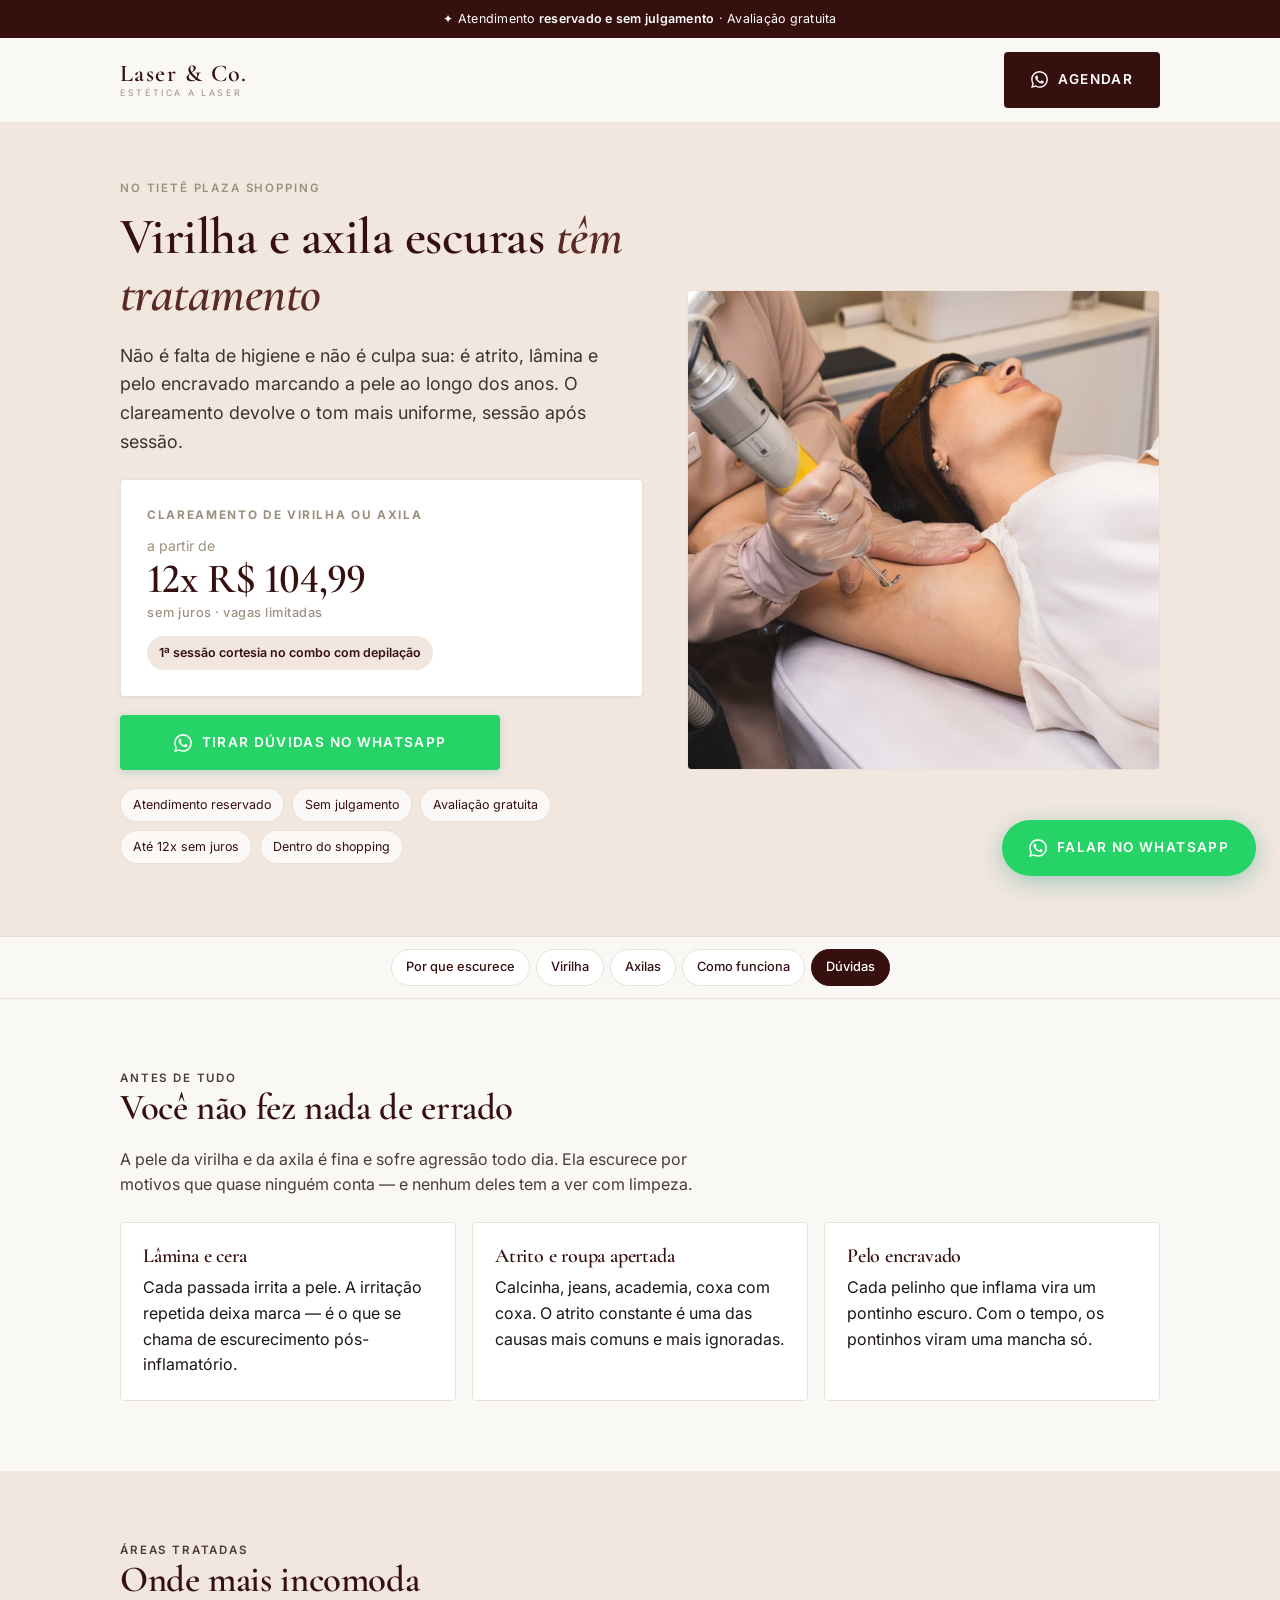
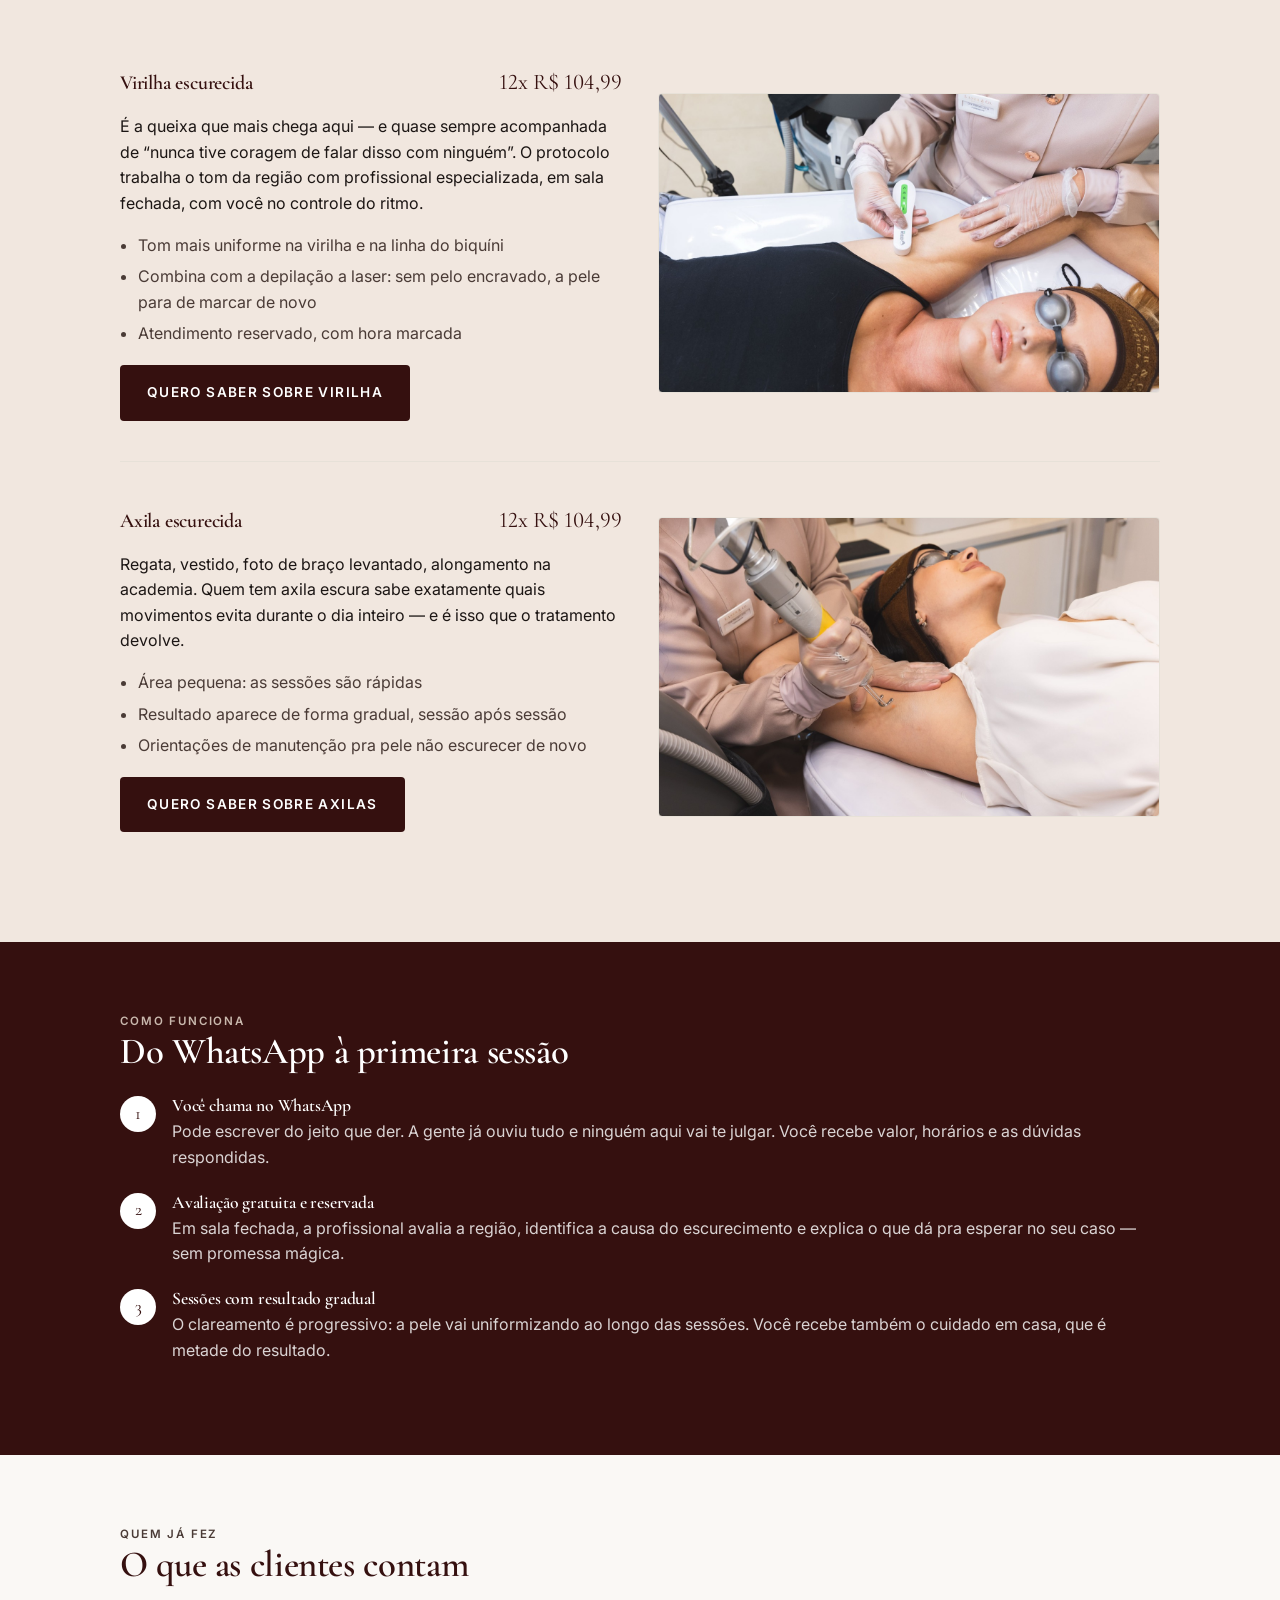
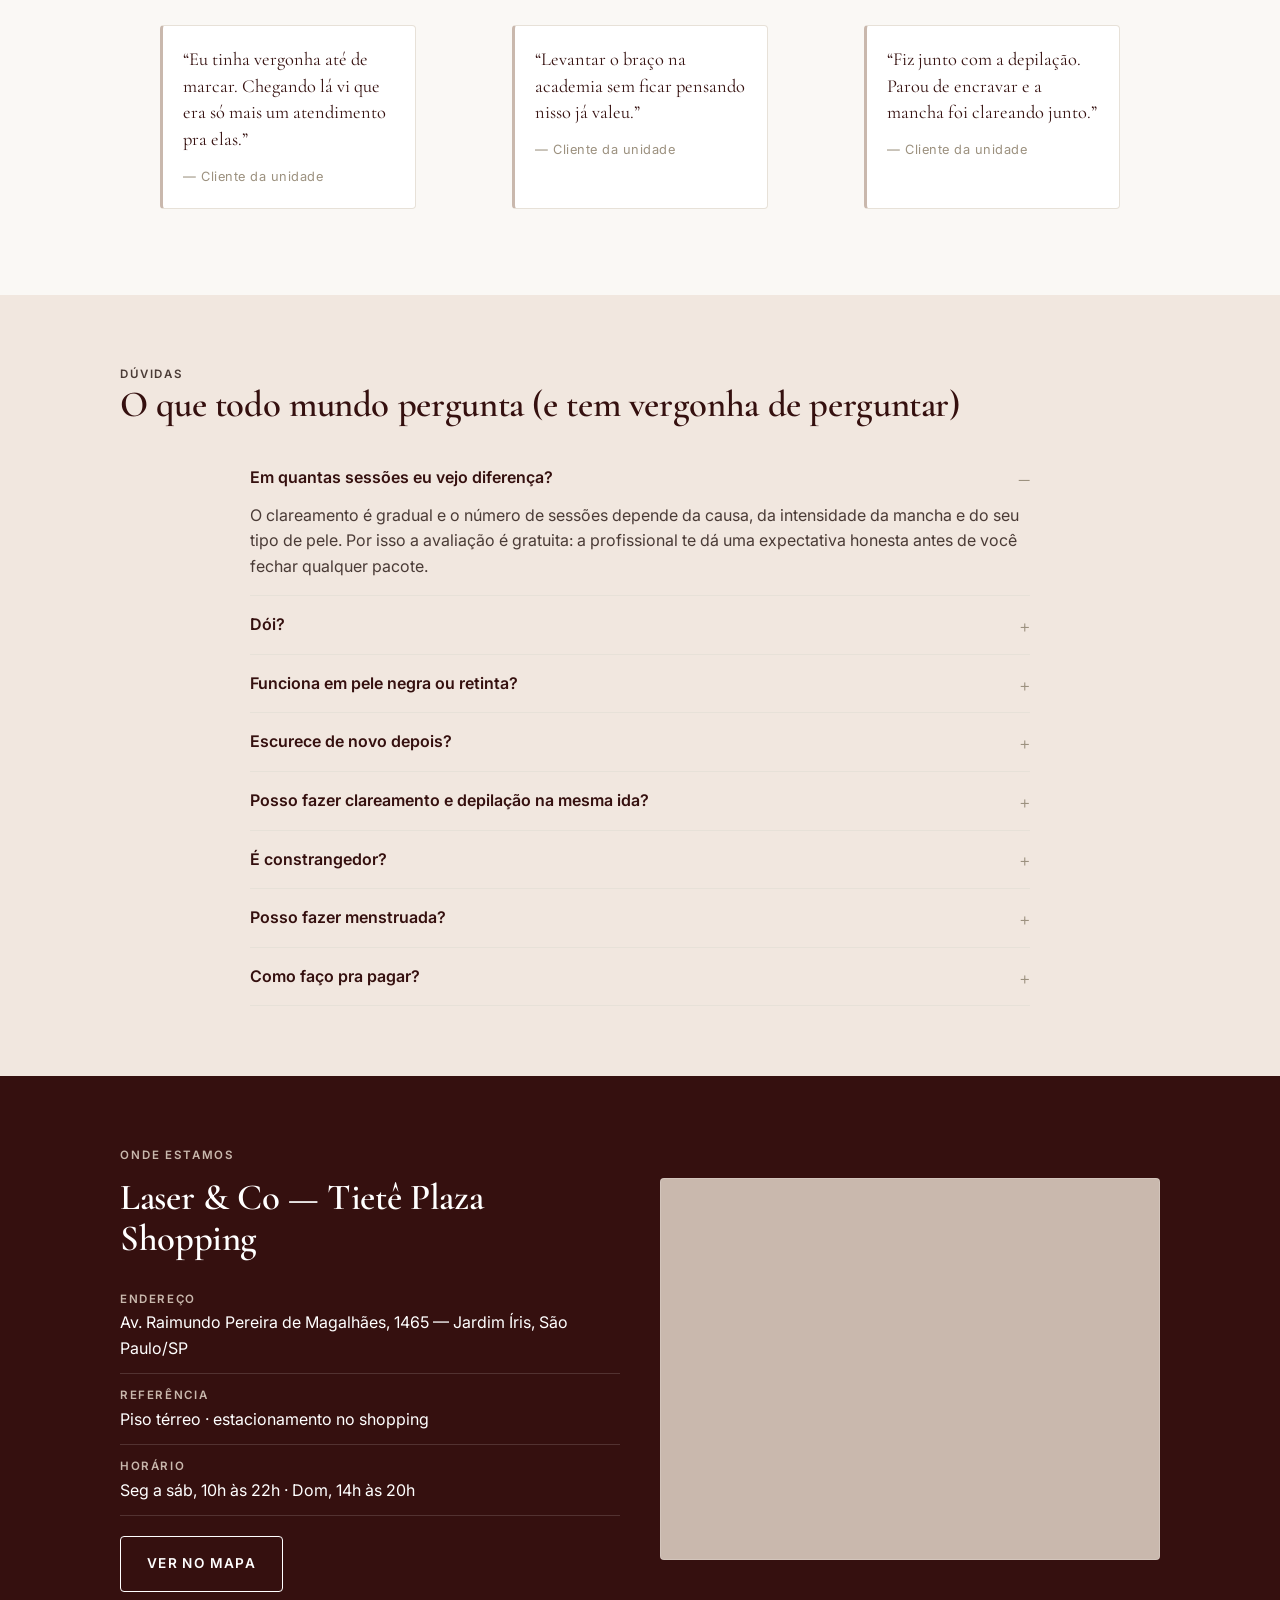
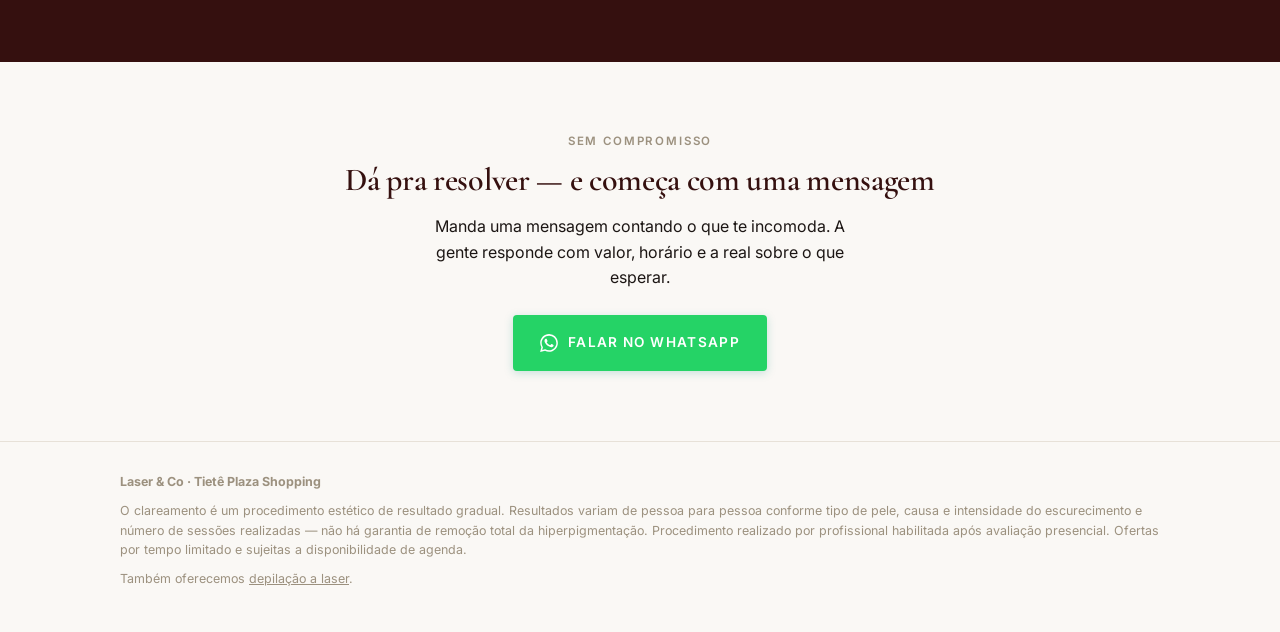
==== commit 784e58bc: "fotos reais da clinica nas LPs" ====
--- a/clareamento.html
+++ b/clareamento.html
@@ -76,8 +76,8 @@
       </ul>
     </div>
 
-    <!-- TROCAR FOTO: style="background-image:url('assets/img/hero-clareamento.jpg')" -->
-    <div class="figura figura-alta" role="img" aria-label="Tratamento de clareamento na Laser &amp; Co"></div>
+    <div class="figura figura-alta" style="background-image:url('assets/img/axilas.jpg')"
+         role="img" aria-label="Tratamento de clareamento na Laser &amp; Co"></div>
   </div>
 </section>
 
@@ -150,8 +150,10 @@
           <a class="btn btn-tinta" data-zap data-zap-pos="secao-virilha"
              data-zap-detalhe="quero saber sobre o clareamento de virilha">Quero saber sobre virilha</a>
         </div>
-        <!-- TROCAR FOTO -->
-        <div class="figura" role="img" aria-label="Clareamento de virilha"></div>
+        <!-- Sem foto de virilha (área íntima). A de atendimento comunica a sala
+             fechada e a discrição, que é o que essa seção promete. -->
+        <div class="figura" style="background-image:url('assets/img/atendimento.jpg')"
+             role="img" aria-label="Atendimento reservado na Laser &amp; Co"></div>
       </div>
     </article>
 
@@ -176,7 +178,8 @@
           <a class="btn btn-tinta" data-zap data-zap-pos="secao-axila"
              data-zap-detalhe="quero saber sobre o clareamento de axilas">Quero saber sobre axilas</a>
         </div>
-        <div class="figura" role="img" aria-label="Clareamento de axilas"></div>
+        <div class="figura" style="background-image:url('assets/img/axilas.jpg')"
+             role="img" aria-label="Clareamento de axilas"></div>
       </div>
     </article>
   </div>
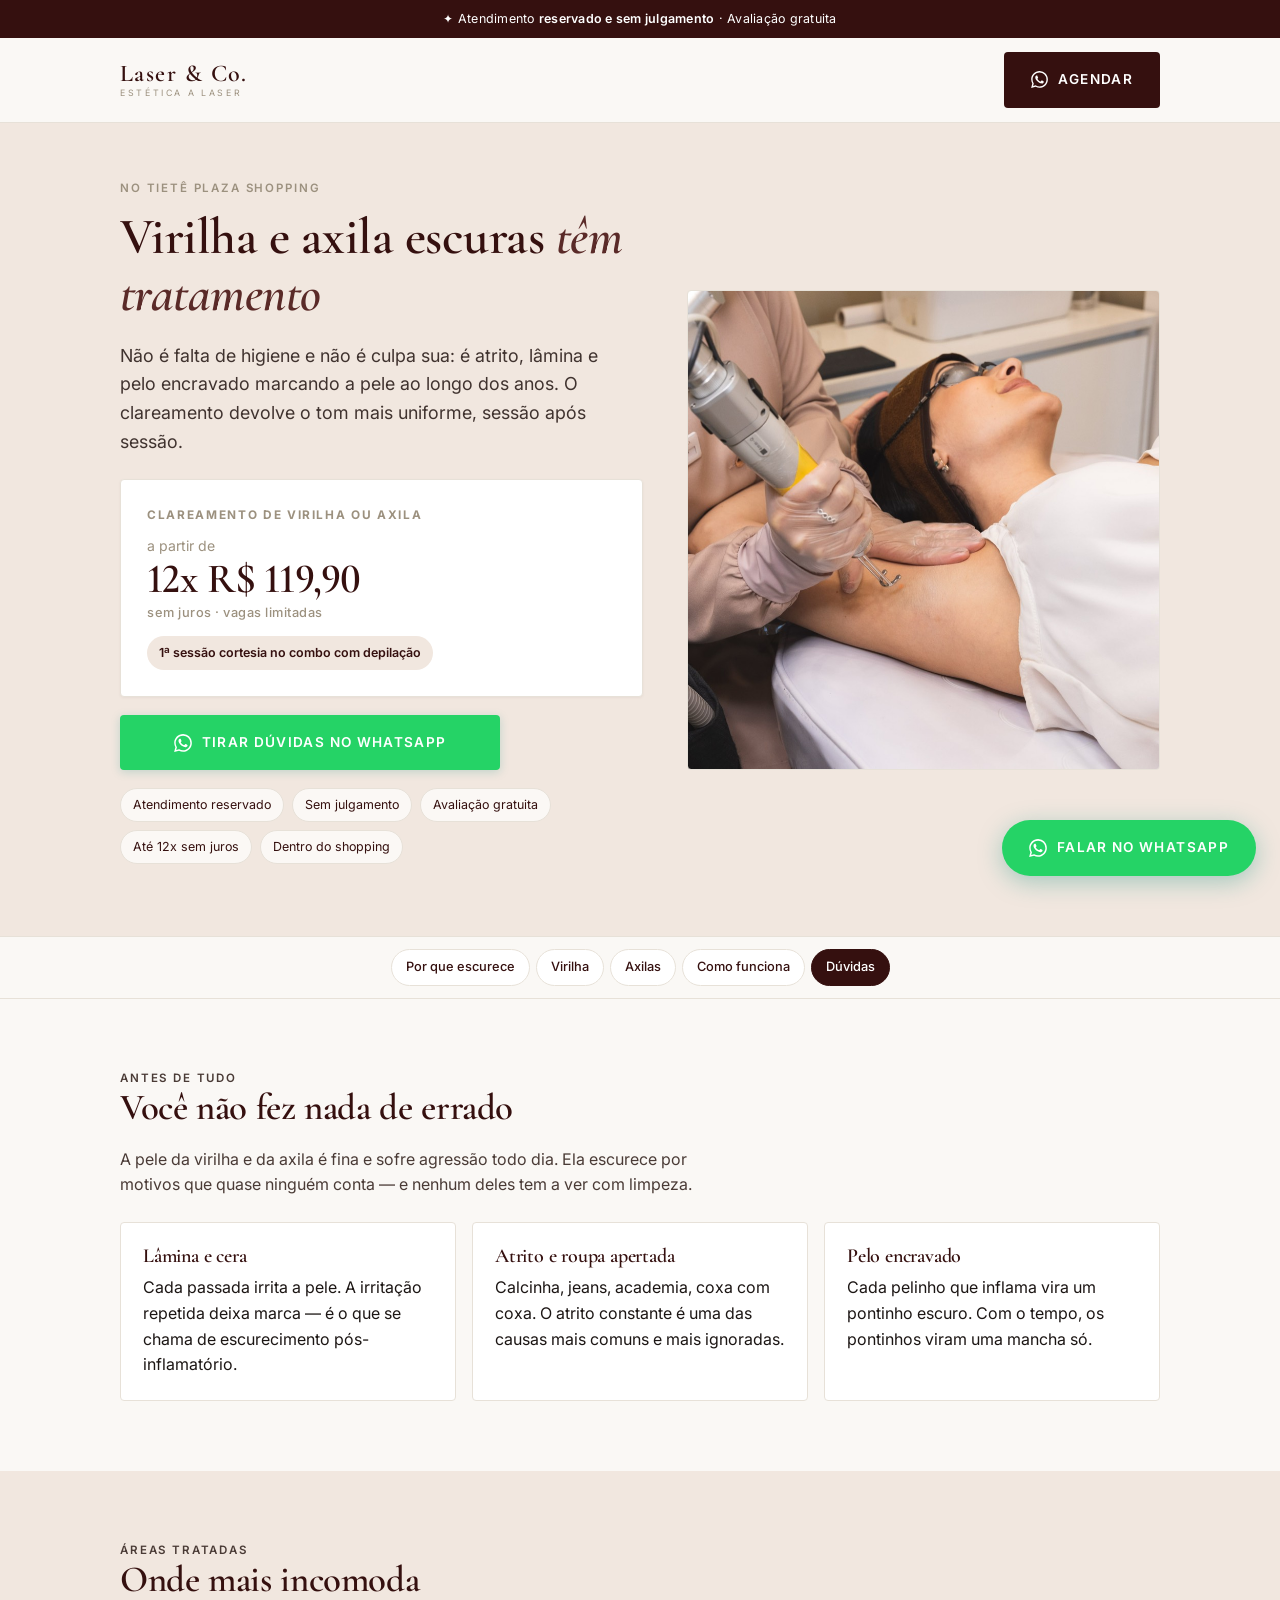
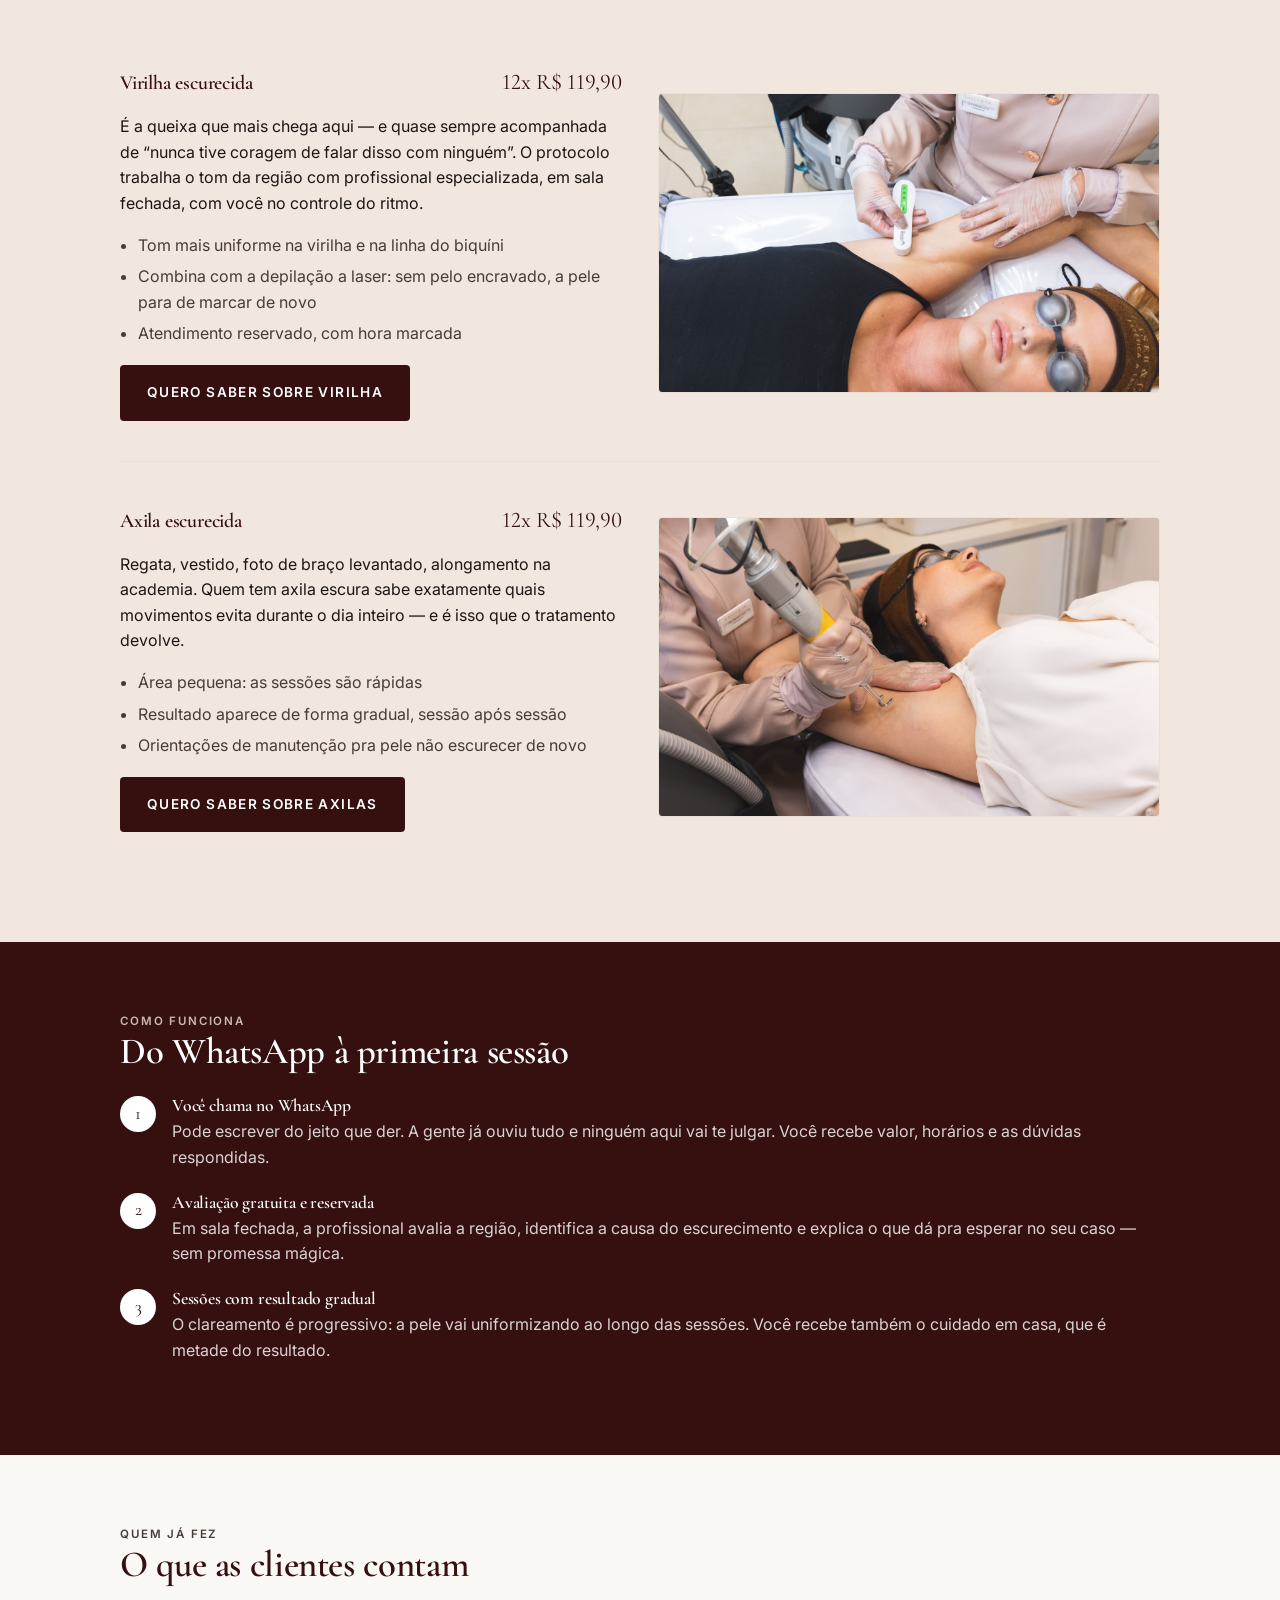
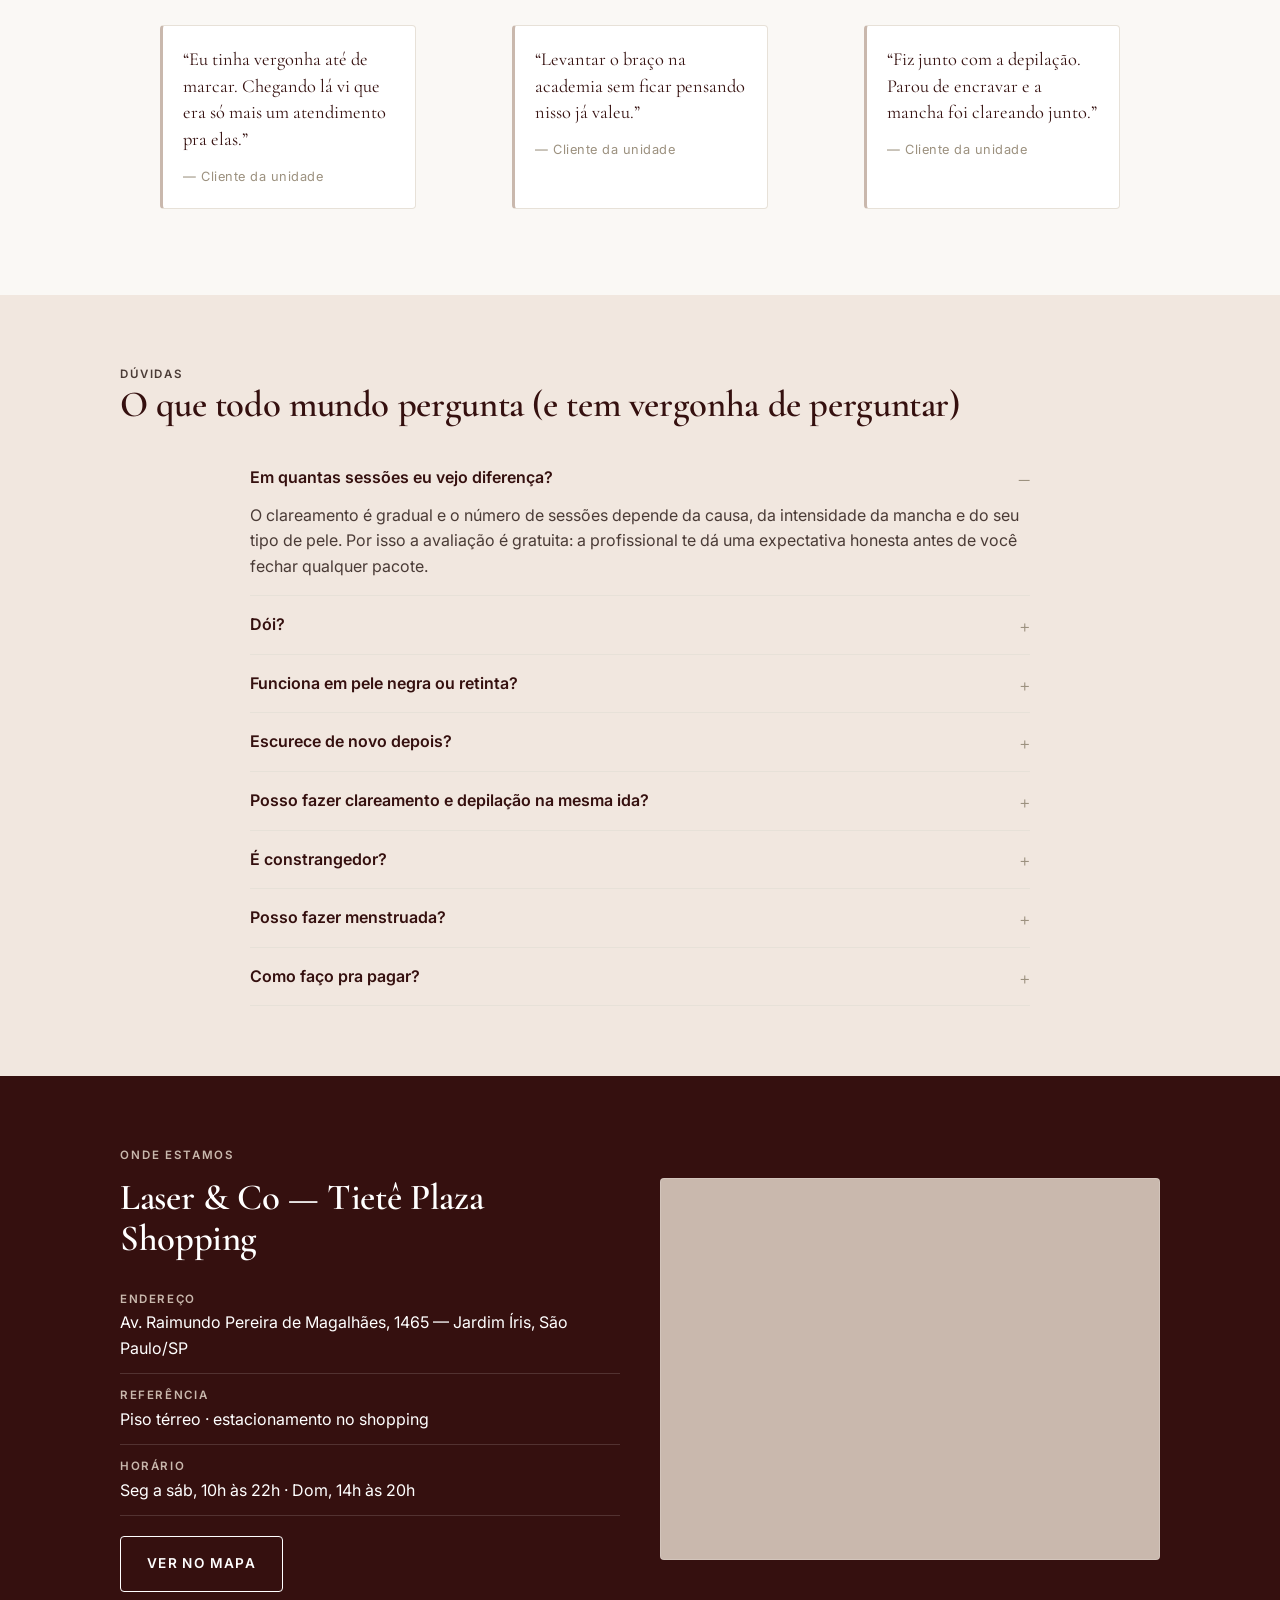
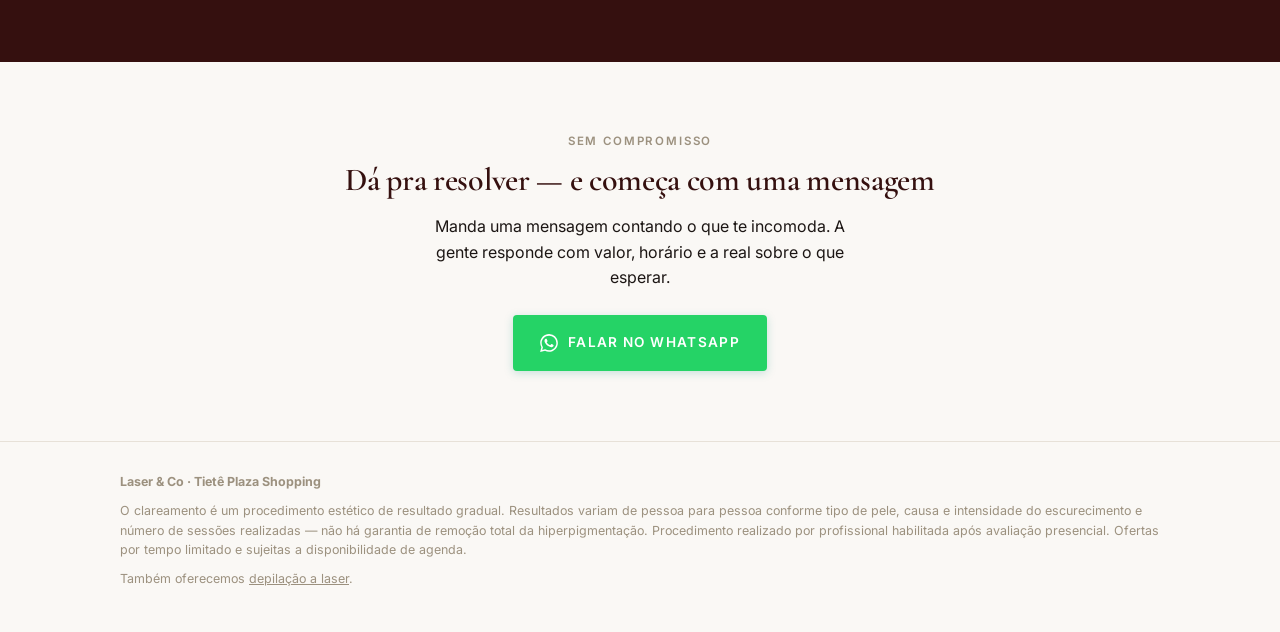
==== commit d0b0e2e8: "fix: preco do clareamento e 12x R$ 119,90 Corrigido pelo Gustavo em 17/08/2026. A LP mostrava 12x R$" ====
--- a/clareamento.html
+++ b/clareamento.html
@@ -56,7 +56,7 @@
         <p class="oferta-de" data-esconde-se-vazio>de <span data-config="ofertas.clareamento.de"></span></p>
         <p class="oferta-prefixo" data-config="ofertas.clareamento.prefixo" data-esconde-se-vazio>a partir de</p>
         <p class="oferta-por">
-          <span data-config="ofertas.clareamento.por">12x R$ 104,99</span>
+          <span data-config="ofertas.clareamento.por">12x R$ 119,90</span>
           <small>sem juros · vagas limitadas</small>
         </p>
         <span class="oferta-selo" data-config="ofertas.clareamento.selo">No combo com depilação, a 1ª sessão é cortesia</span>
@@ -135,7 +135,7 @@
         <div>
           <div class="area-topo">
             <h3>Virilha escurecida</h3>
-            <span class="area-preco" data-config="ofertas.clareamento.por">12x R$ 104,99</span>
+            <span class="area-preco" data-config="ofertas.clareamento.por">12x R$ 119,90</span>
           </div>
           <p>
             É a queixa que mais chega aqui — e quase sempre acompanhada de “nunca tive
@@ -163,7 +163,7 @@
         <div>
           <div class="area-topo">
             <h3>Axila escurecida</h3>
-            <span class="area-preco" data-config="ofertas.clareamento.por">12x R$ 104,99</span>
+            <span class="area-preco" data-config="ofertas.clareamento.por">12x R$ 119,90</span>
           </div>
           <p>
             Regata, vestido, foto de braço levantado, alongamento na academia. Quem tem
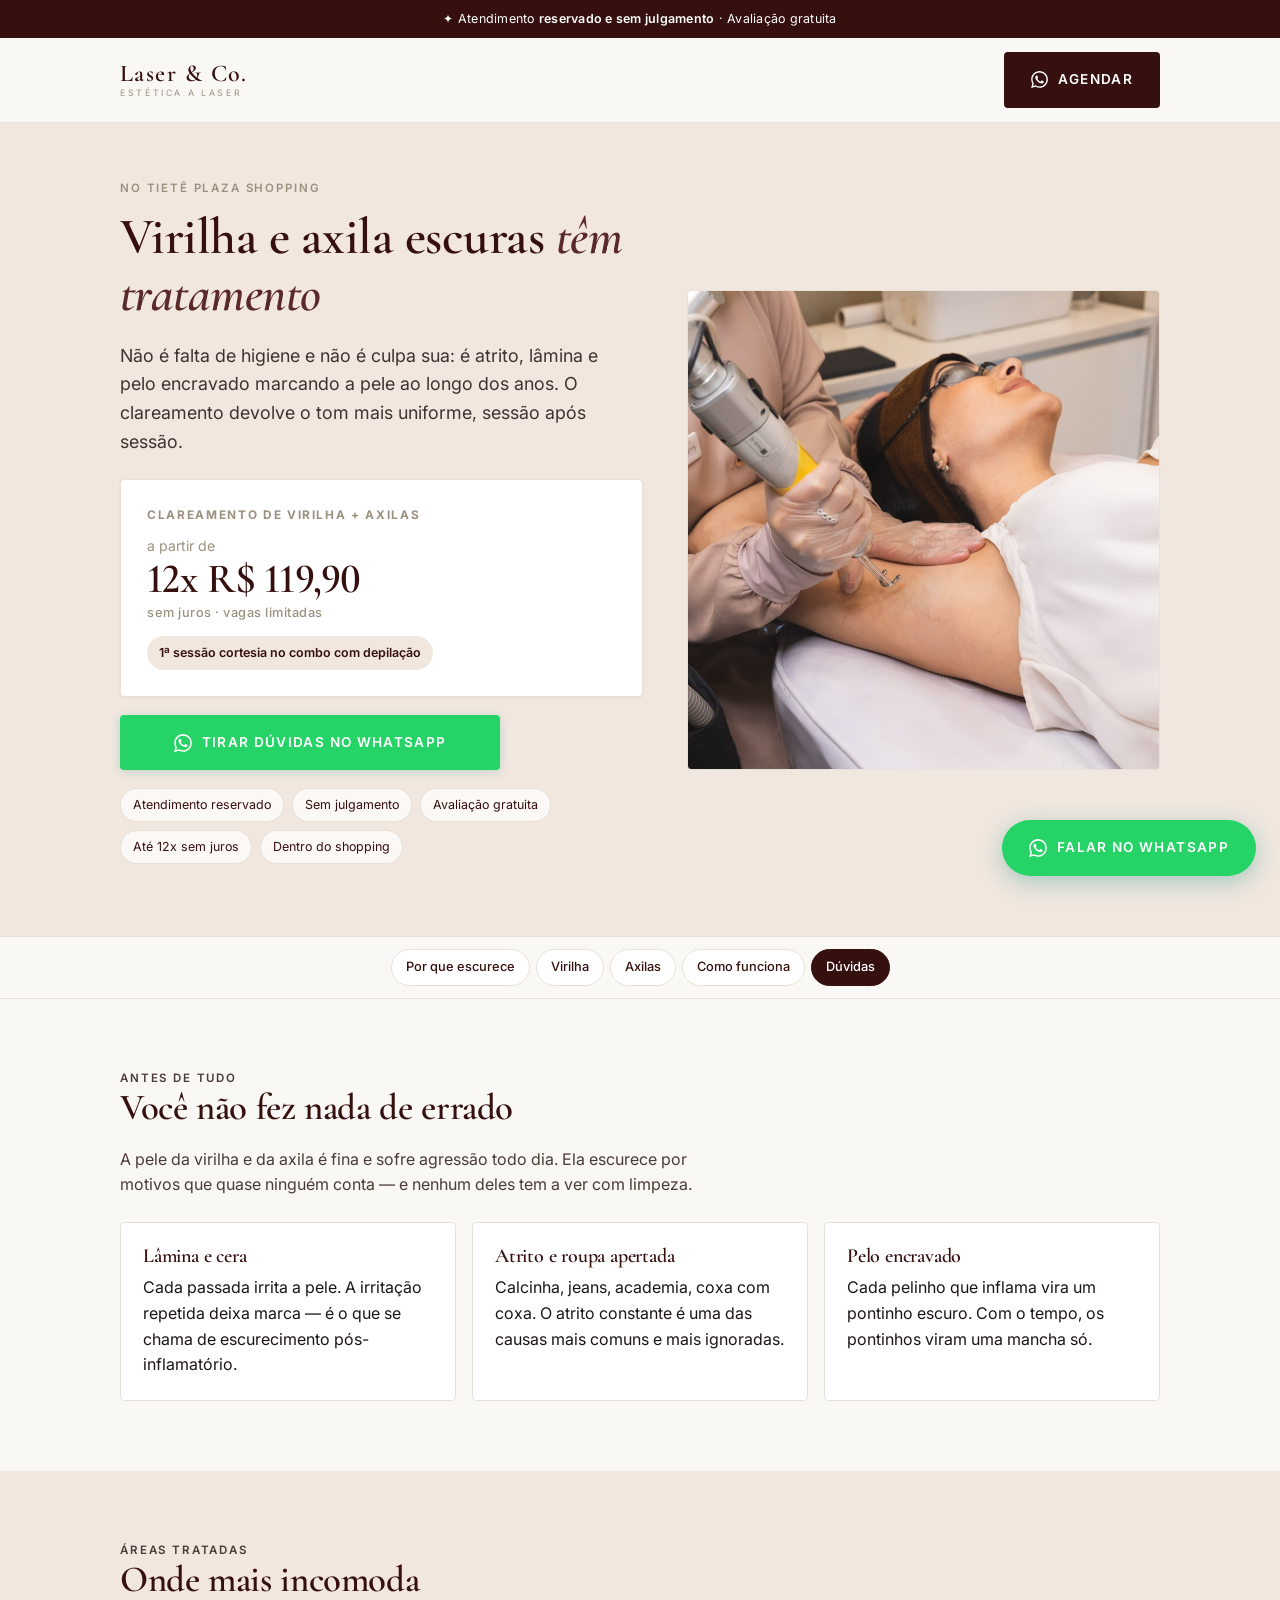
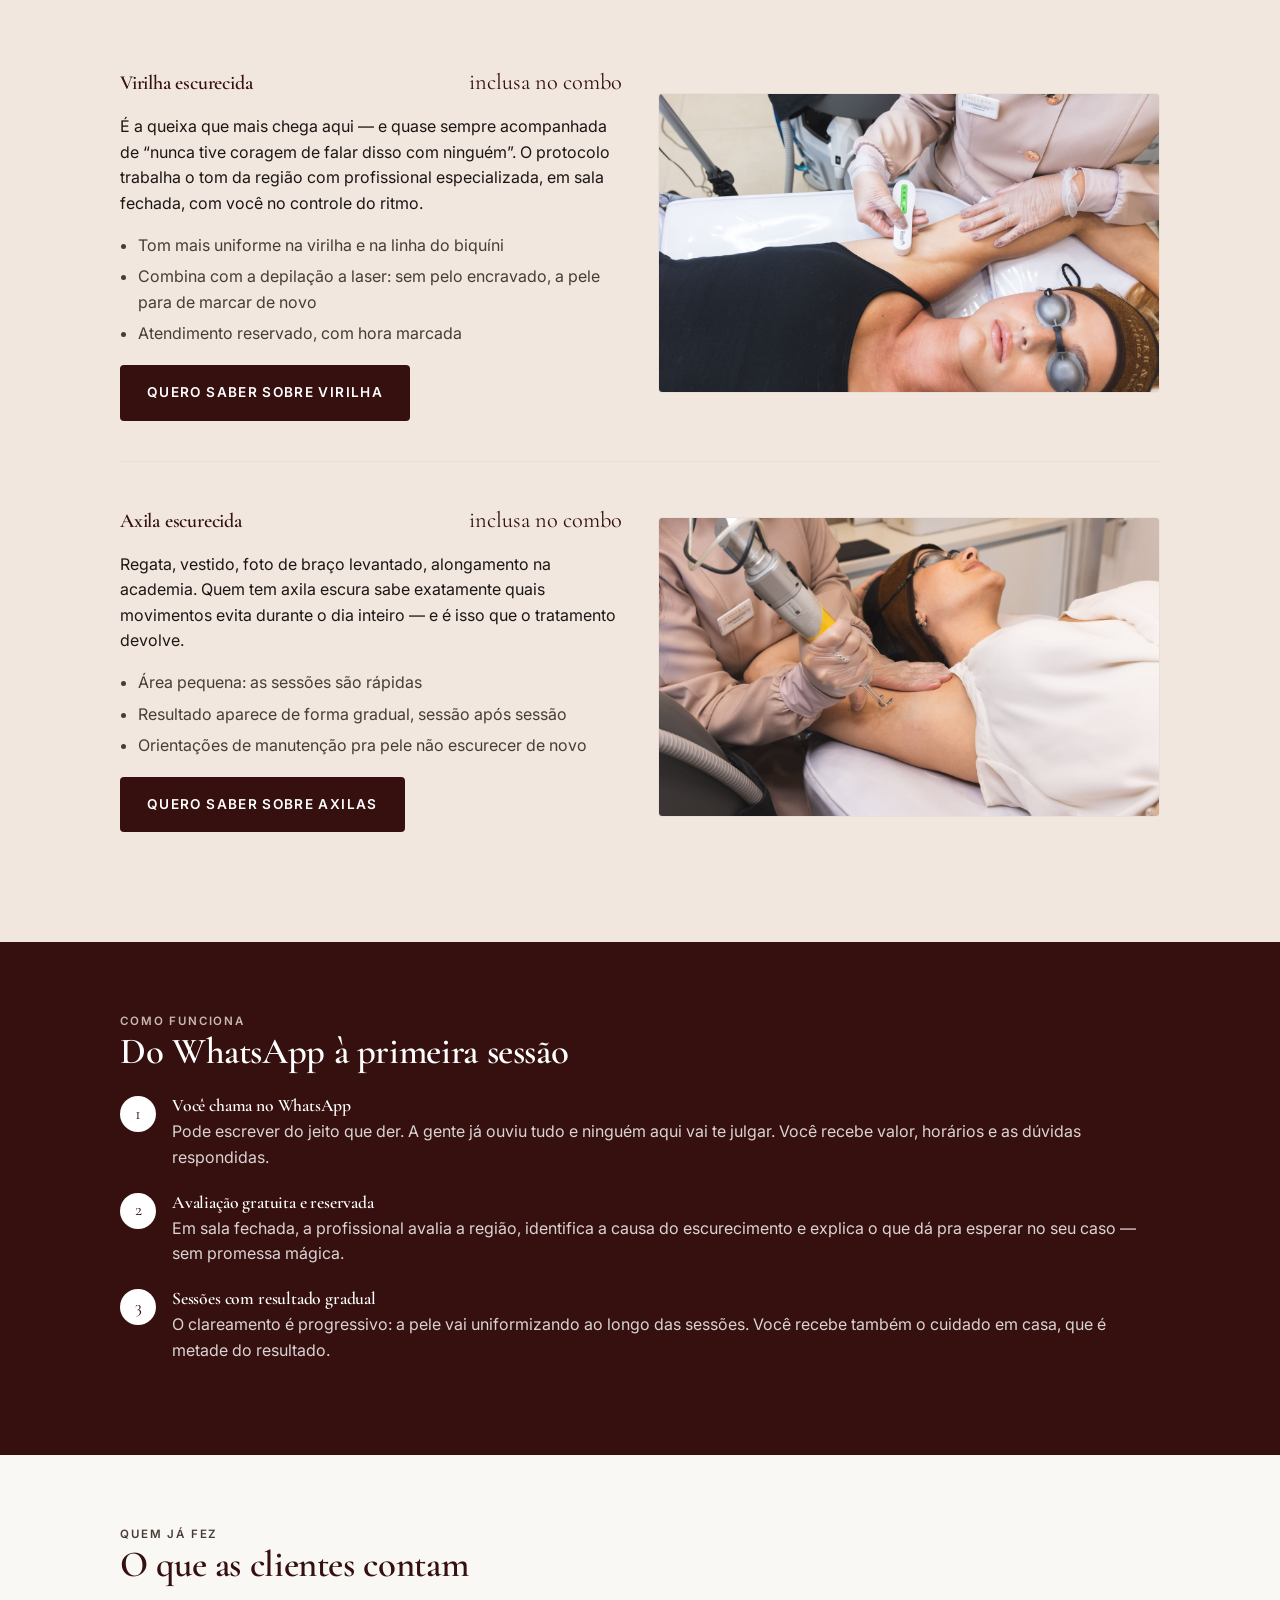
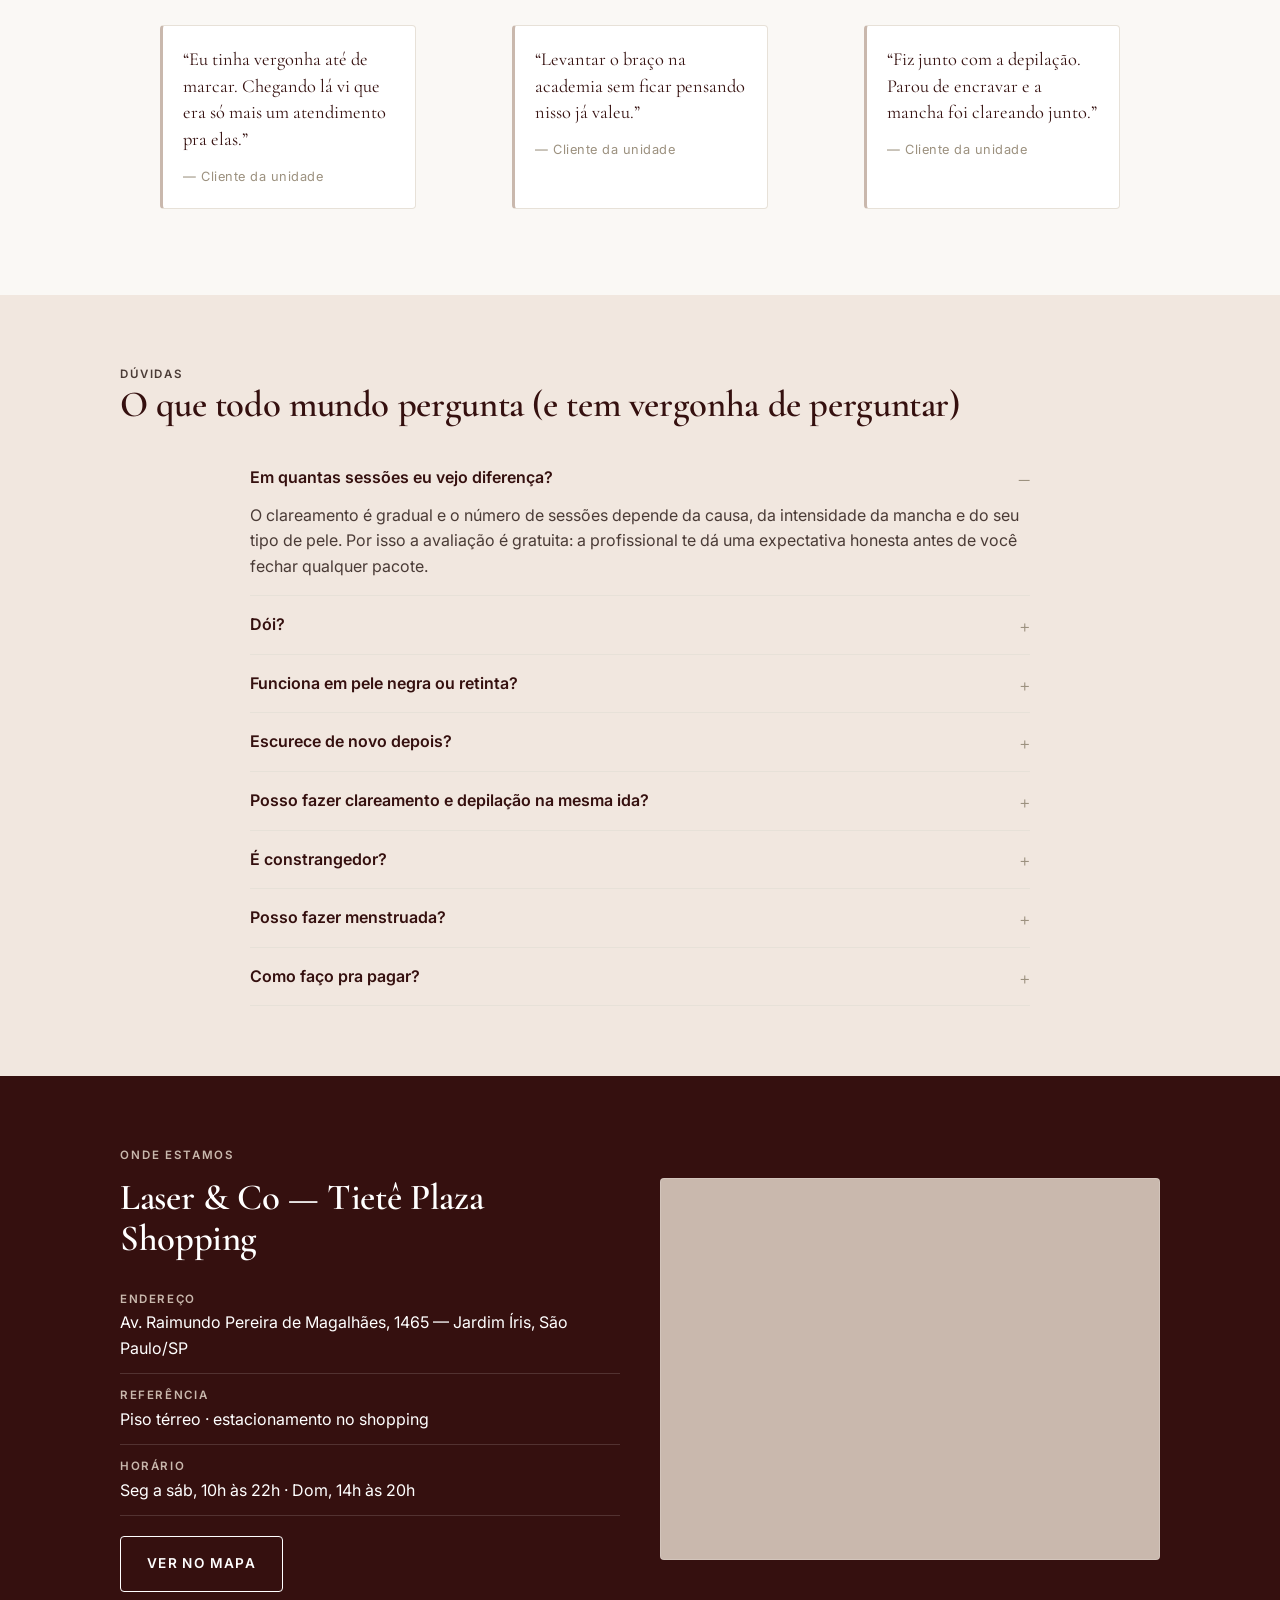
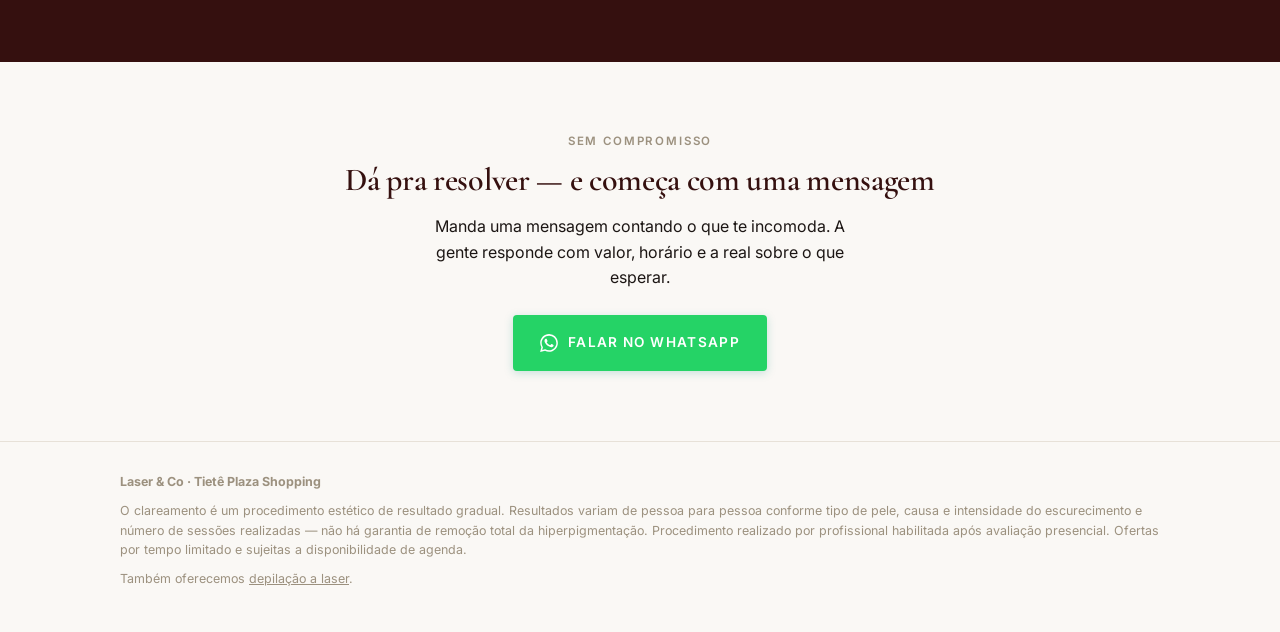
==== commit fc00dd0f: "fix: a oferta e virilha + axilas, nao virilha ou axila Correcao do Gustavo. Muda duas coisas:  1. Ti" ====
--- a/clareamento.html
+++ b/clareamento.html
@@ -52,7 +52,7 @@
       </p>
 
       <div class="oferta">
-        <p class="oferta-titulo" data-config="ofertas.clareamento.titulo">Clareamento de virilha ou axila</p>
+        <p class="oferta-titulo" data-config="ofertas.clareamento.titulo">Clareamento de virilha + axilas</p>
         <p class="oferta-de" data-esconde-se-vazio>de <span data-config="ofertas.clareamento.de"></span></p>
         <p class="oferta-prefixo" data-config="ofertas.clareamento.prefixo" data-esconde-se-vazio>a partir de</p>
         <p class="oferta-por">
@@ -135,7 +135,7 @@
         <div>
           <div class="area-topo">
             <h3>Virilha escurecida</h3>
-            <span class="area-preco" data-config="ofertas.clareamento.por">12x R$ 119,90</span>
+            <span class="area-preco">inclusa no combo</span>
           </div>
           <p>
             É a queixa que mais chega aqui — e quase sempre acompanhada de “nunca tive
@@ -163,7 +163,7 @@
         <div>
           <div class="area-topo">
             <h3>Axila escurecida</h3>
-            <span class="area-preco" data-config="ofertas.clareamento.por">12x R$ 119,90</span>
+            <span class="area-preco">inclusa no combo</span>
           </div>
           <p>
             Regata, vestido, foto de braço levantado, alongamento na academia. Quem tem
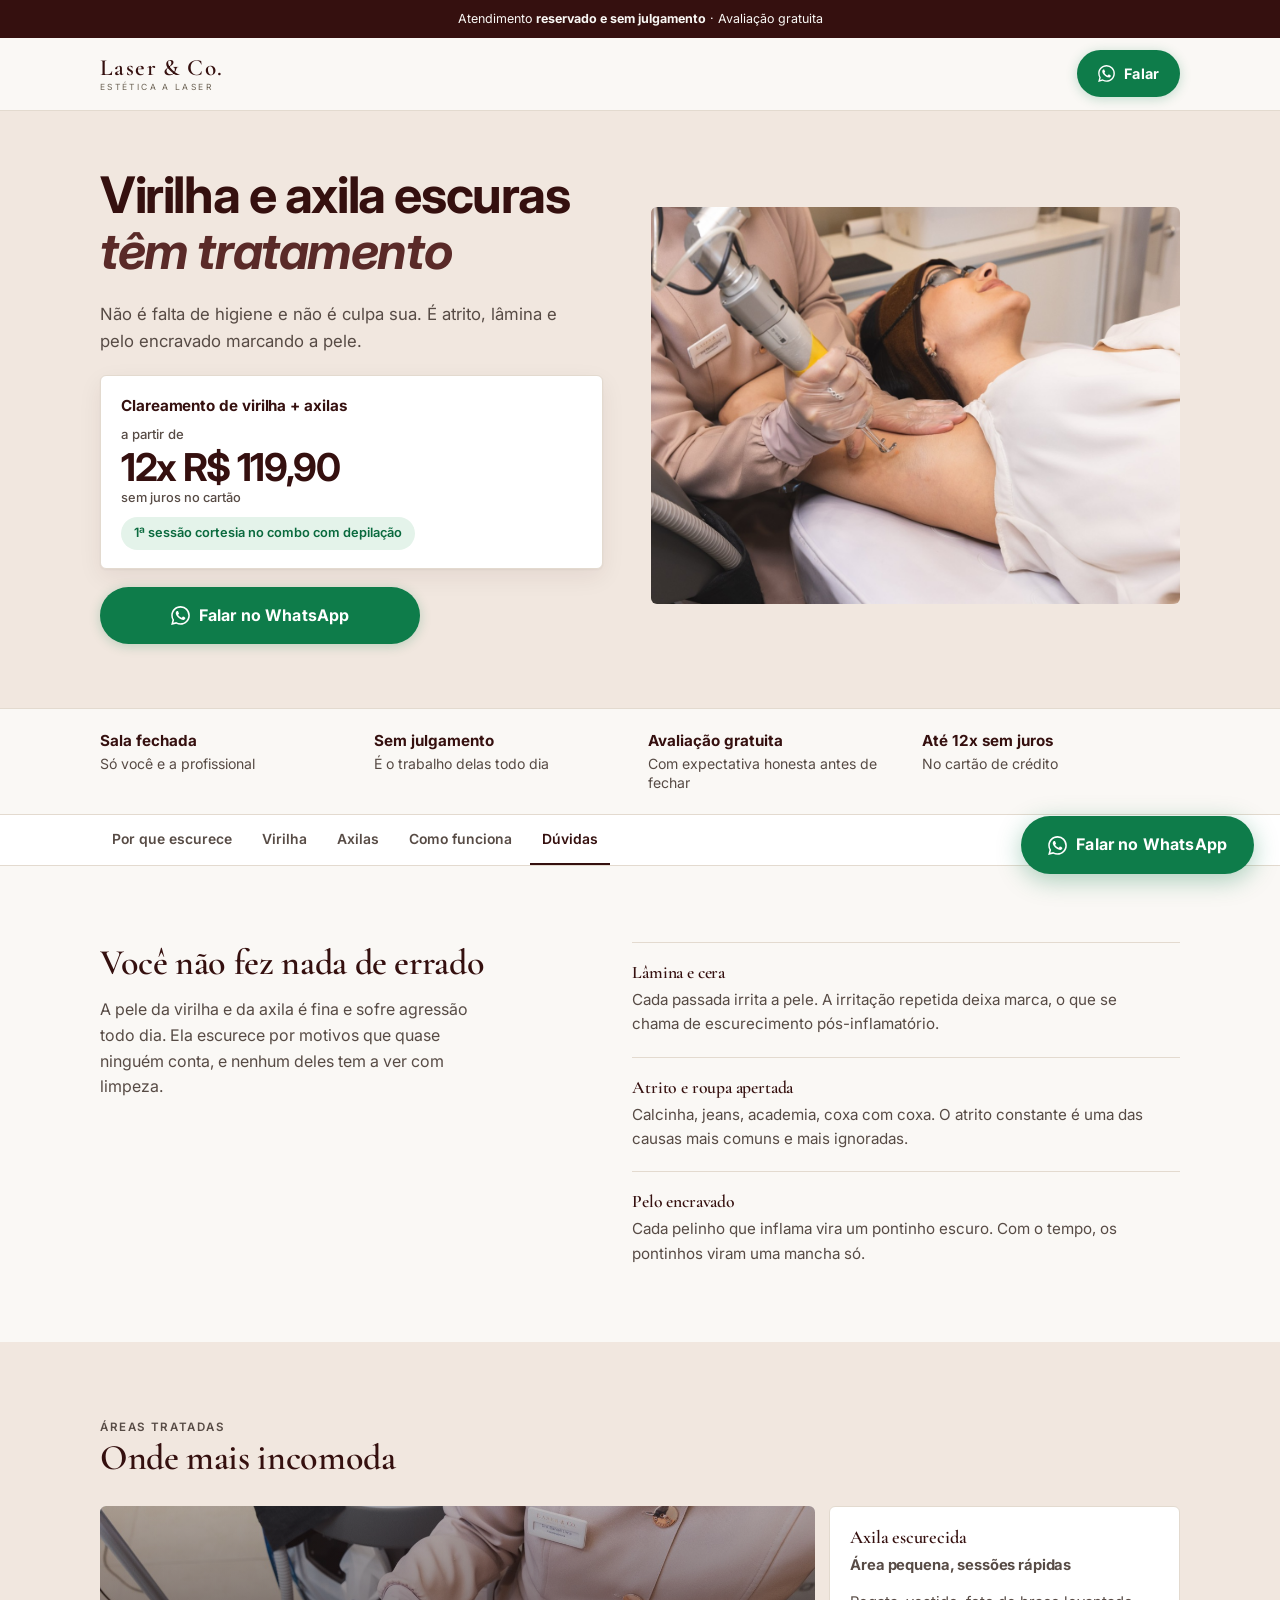
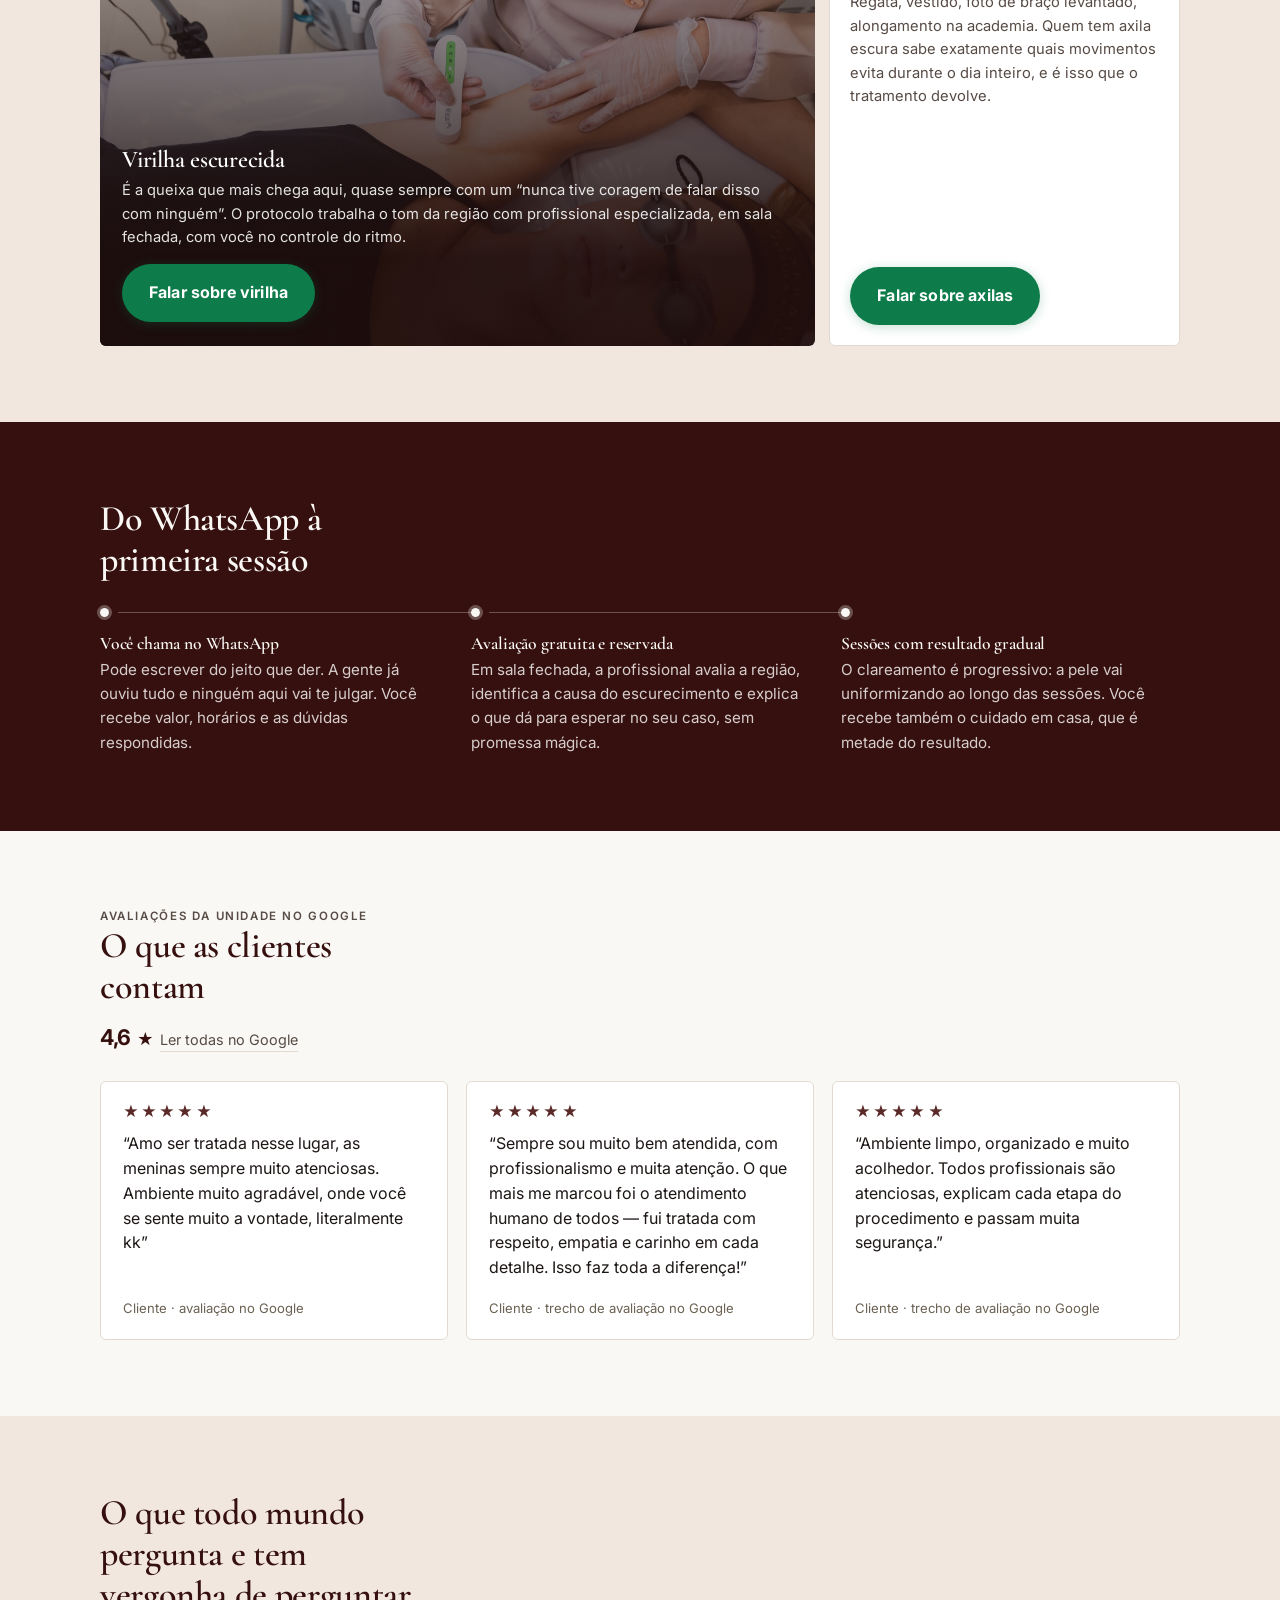
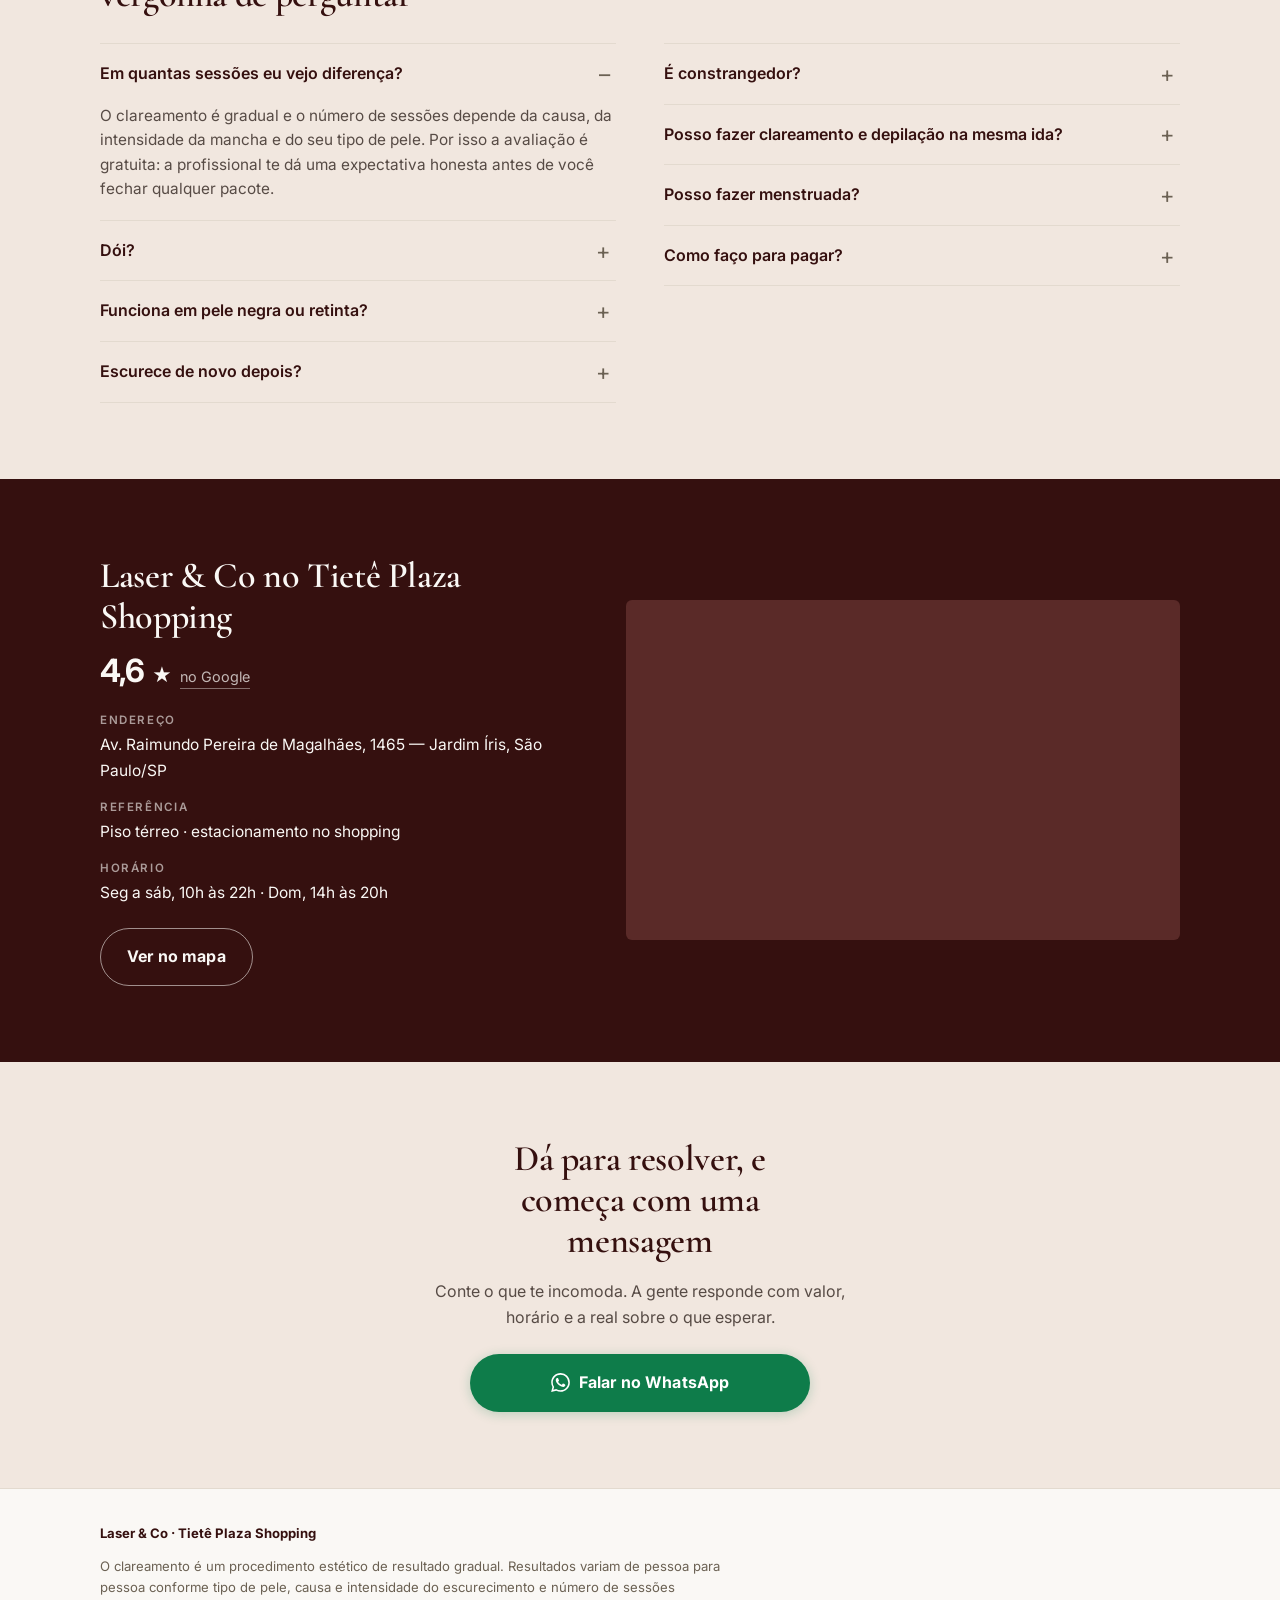
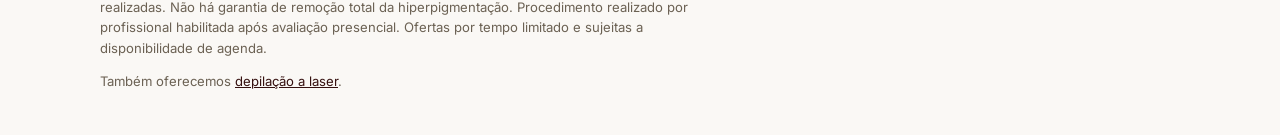
==== commit 82c148ce: "redesenho no ar: depoimentos reais do Google, mapa da clinica, FAQ sem promessa de agenda" ====
--- a/clareamento.html
+++ b/clareamento.html
@@ -7,18 +7,22 @@
 <meta name="description" content="Tratamento para virilha e axila escurecida no Tietê Plaza Shopping. Clareamento com profissionais especializados, tom mais uniforme sessão após sessão. Agende pelo WhatsApp.">
 <meta name="robots" content="noindex, follow">
 <link rel="canonical" href="https://www.lasertieteplaza.com/clareamento">
+<meta name="theme-color" content="#FAF8F5" media="(prefers-color-scheme: light)">
+<meta name="theme-color" content="#17110F" media="(prefers-color-scheme: dark)">
 
 <link rel="preconnect" href="https://fonts.googleapis.com">
 <link rel="preconnect" href="https://fonts.gstatic.com" crossorigin>
-<link href="https://fonts.googleapis.com/css2?family=Cormorant+Garamond:ital,wght@0,500;0,600;1,600&family=Inter:wght@400;500;600;700&display=swap" rel="stylesheet">
-<link rel="stylesheet" href="assets/lp.css">
+<link href="https://fonts.googleapis.com/css2?family=Cormorant+Garamond:wght@600&family=Inter:wght@400;500;600;700&display=swap" rel="stylesheet">
+<link rel="stylesheet" href="assets/lp2.css">
+<link rel="preload" as="image" href="assets/img/axilas.jpg" fetchpriority="high">
 </head>
 
 <body data-lp="b" data-origem="página de clareamento" data-detalhe="quero agendar uma avaliação">
 
-<!-- ======================= TOPO ======================= -->
+<svg width="0" height="0" style="position:absolute" aria-hidden="true"><symbol id="zap" viewBox="0 0 24 24"><path fill="currentColor" d="M17.47 14.38c-.3-.15-1.76-.87-2.03-.97-.27-.1-.47-.15-.67.15-.2.3-.77.97-.94 1.17-.17.2-.35.22-.65.07-.3-.15-1.25-.46-2.38-1.47-.88-.79-1.48-1.76-1.65-2.06-.17-.3-.02-.46.13-.61.14-.13.3-.35.45-.52.15-.17.2-.3.3-.5.1-.2.05-.37-.02-.52-.08-.15-.67-1.61-.92-2.21-.24-.58-.49-.5-.67-.51h-.57c-.2 0-.52.07-.8.37-.27.3-1.04 1.02-1.04 2.48s1.07 2.88 1.22 3.08c.15.2 2.1 3.2 5.08 4.49.71.3 1.26.49 1.69.63.71.23 1.36.2 1.87.12.57-.09 1.76-.72 2.01-1.41.25-.7.25-1.29.17-1.41-.07-.13-.27-.2-.57-.35M12.05 21.8h-.04a9.8 9.8 0 0 1-4.99-1.37l-.36-.21-3.71.97.99-3.62-.23-.37a9.78 9.78 0 0 1-1.5-5.23c0-5.4 4.4-9.8 9.81-9.8 2.62 0 5.08 1.02 6.93 2.88a9.74 9.74 0 0 1 2.87 6.93c0 5.41-4.4 9.81-9.8 9.81M20.5 3.49A11.7 11.7 0 0 0 12.05 0C5.56 0 .28 5.28.28 11.77c0 2.07.54 4.1 1.57 5.88L.18 24l6.5-1.7a11.75 11.75 0 0 0 5.37 1.36h.01c6.48 0 11.76-5.28 11.77-11.77 0-3.14-1.23-6.1-3.45-8.32"/></symbol></svg>
+
 <div class="topbar">
-  ✦ Atendimento <strong>reservado e sem julgamento</strong> · Avaliação gratuita
+  Atendimento <strong>reservado e sem julgamento</strong> · Avaliação gratuita
 </div>
 
 <header class="header">
@@ -27,28 +31,27 @@
       <span class="logo-nome">Laser &amp; Co.</span>
       <span class="logo-sub">Estética a laser</span>
     </a>
-    <a class="btn btn-tinta header-zap" data-zap data-zap-pos="header">
-      <svg width="17" height="17" viewBox="0 0 24 24" fill="currentColor" aria-hidden="true"><path d="M17.47 14.38c-.3-.15-1.76-.87-2.03-.97-.27-.1-.47-.15-.67.15-.2.3-.77.97-.94 1.17-.17.2-.35.22-.65.07-.3-.15-1.25-.46-2.38-1.47-.88-.79-1.48-1.76-1.65-2.06-.17-.3-.02-.46.13-.61.14-.13.3-.35.45-.52.15-.17.2-.3.3-.5.1-.2.05-.37-.02-.52-.08-.15-.67-1.61-.92-2.21-.24-.58-.49-.5-.67-.51h-.57c-.2 0-.52.07-.8.37-.27.3-1.04 1.02-1.04 2.48s1.07 2.88 1.22 3.08c.15.2 2.1 3.2 5.08 4.49.71.3 1.26.49 1.69.63.71.23 1.36.2 1.87.12.57-.09 1.76-.72 2.01-1.41.25-.7.25-1.29.17-1.41-.07-.13-.27-.2-.57-.35M12.05 21.8h-.04a9.8 9.8 0 0 1-4.99-1.37l-.36-.21-3.71.97.99-3.62-.23-.37a9.78 9.78 0 0 1-1.5-5.23c0-5.4 4.4-9.8 9.81-9.8 2.62 0 5.08 1.02 6.93 2.88a9.74 9.74 0 0 1 2.87 6.93c0 5.41-4.4 9.81-9.8 9.81M20.5 3.49A11.7 11.7 0 0 0 12.05 0C5.56 0 .28 5.28.28 11.77c0 2.07.54 4.1 1.57 5.88L.18 24l6.5-1.7a11.75 11.75 0 0 0 5.37 1.36h.01c6.48 0 11.76-5.28 11.77-11.77 0-3.14-1.23-6.1-3.45-8.32"/></svg>
-      Agendar
+    <a class="btn btn-zap" data-zap data-zap-pos="header">
+      <svg width="17" height="17" aria-hidden="true"><use href="#zap"/></svg>
+      Falar
     </a>
   </div>
 </header>
 
-<!-- ======================= HERÓI ======================= -->
-<!-- A dor aqui NÃO é pelo: é mancha e vergonha. Copy, foto e preço próprios. -->
+<!-- ======================= HERÓI =======================
+     A dor aqui não é pelo, é mancha e vergonha. O subtexto ocupa o lugar do
+     eyebrow de propósito: tirar a culpa da cliente é o que faz ela continuar
+     lendo, e vale mais que repetir o nome do shopping.                     -->
 <section class="hero" id="topo">
   <div class="wrap">
     <div>
-      <p class="eyebrow">No <span data-config="unidade.nome">Tietê Plaza Shopping</span></p>
-
       <h1 data-h1 data-area-padrao="clareamento">
         Virilha e axila escuras <em>têm tratamento</em>
       </h1>
 
       <p class="hero-sub">
-        Não é falta de higiene e não é culpa sua: é atrito, lâmina e pelo encravado
-        marcando a pele ao longo dos anos. O clareamento devolve o tom mais uniforme,
-        sessão após sessão.
+        Não é falta de higiene e não é culpa sua. É atrito, lâmina e pelo encravado
+        marcando a pele.
       </p>
 
       <div class="oferta">
@@ -57,31 +60,37 @@
         <p class="oferta-prefixo" data-config="ofertas.clareamento.prefixo" data-esconde-se-vazio>a partir de</p>
         <p class="oferta-por">
           <span data-config="ofertas.clareamento.por">12x R$ 119,90</span>
-          <small>sem juros · vagas limitadas</small>
+          <small>sem juros no cartão</small>
         </p>
+        <p class="oferta-nota" data-config="ofertas.clareamento.sessoes" data-esconde-se-vazio></p>
         <span class="oferta-selo" data-config="ofertas.clareamento.selo">No combo com depilação, a 1ª sessão é cortesia</span>
       </div>
 
-      <a class="btn btn-zap" data-zap data-zap-pos="hero">
-        <svg width="18" height="18" viewBox="0 0 24 24" fill="currentColor" aria-hidden="true"><path d="M17.47 14.38c-.3-.15-1.76-.87-2.03-.97-.27-.1-.47-.15-.67.15-.2.3-.77.97-.94 1.17-.17.2-.35.22-.65.07-.3-.15-1.25-.46-2.38-1.47-.88-.79-1.48-1.76-1.65-2.06-.17-.3-.02-.46.13-.61.14-.13.3-.35.45-.52.15-.17.2-.3.3-.5.1-.2.05-.37-.02-.52-.08-.15-.67-1.61-.92-2.21-.24-.58-.49-.5-.67-.51h-.57c-.2 0-.52.07-.8.37-.27.3-1.04 1.02-1.04 2.48s1.07 2.88 1.22 3.08c.15.2 2.1 3.2 5.08 4.49.71.3 1.26.49 1.69.63.71.23 1.36.2 1.87.12.57-.09 1.76-.72 2.01-1.41.25-.7.25-1.29.17-1.41-.07-.13-.27-.2-.57-.35M12.05 21.8h-.04a9.8 9.8 0 0 1-4.99-1.37l-.36-.21-3.71.97.99-3.62-.23-.37a9.78 9.78 0 0 1-1.5-5.23c0-5.4 4.4-9.8 9.81-9.8 2.62 0 5.08 1.02 6.93 2.88a9.74 9.74 0 0 1 2.87 6.93c0 5.41-4.4 9.81-9.8 9.81M20.5 3.49A11.7 11.7 0 0 0 12.05 0C5.56 0 .28 5.28.28 11.77c0 2.07.54 4.1 1.57 5.88L.18 24l6.5-1.7a11.75 11.75 0 0 0 5.37 1.36h.01c6.48 0 11.76-5.28 11.77-11.77 0-3.14-1.23-6.1-3.45-8.32"/></svg>
-        Tirar dúvidas no WhatsApp
+      <a class="btn btn-zap btn-zap-bloco" data-zap data-zap-pos="hero">
+        <svg width="19" height="19" aria-hidden="true"><use href="#zap"/></svg>
+        Falar no WhatsApp
       </a>
-
-      <ul class="chips">
-        <li>Atendimento reservado</li>
-        <li>Sem julgamento</li>
-        <li>Avaliação gratuita</li>
-        <li>Até 12x sem juros</li>
-        <li>Dentro do shopping</li>
-      </ul>
-    </div>
-
-    <div class="figura figura-alta" style="background-image:url('assets/img/axilas.jpg')"
-         role="img" aria-label="Tratamento de clareamento na Laser &amp; Co"></div>
-  </div>
-</section>
-
-<!-- ======================= ÂNCORAS ======================= -->
+    </div>
+
+    <div class="foto">
+      <img src="assets/img/axilas.jpg" width="1400" height="933" fetchpriority="high"
+           alt="Profissional da Laser &amp; Co atendendo uma cliente em sala de procedimento">
+    </div>
+  </div>
+</section>
+
+<!-- ======================= PROVAS ======================= -->
+<section class="provas">
+  <div class="wrap">
+    <ul>
+      <li><strong>Sala fechada</strong>Só você e a profissional</li>
+      <li><strong>Sem julgamento</strong>É o trabalho delas todo dia</li>
+      <li><strong>Avaliação gratuita</strong>Com expectativa honesta antes de fechar</li>
+      <li><strong>Até 12x sem juros</strong>No cartão de crédito</li>
+    </ul>
+  </div>
+</section>
+
 <nav class="ancoras" aria-label="Seções">
   <ul>
     <li><a href="#por-que">Por que escurece</a></li>
@@ -92,30 +101,27 @@
   </ul>
 </nav>
 
-<!-- ======================= A DOR ======================= -->
+<!-- ======================= POR QUE ESCURECE ======================= -->
 <section class="secao" id="por-que">
   <div class="wrap">
-    <div class="secao-titulo">
-      <p class="eyebrow">Antes de tudo</p>
-      <h2>Você não fez nada de errado</h2>
-      <p>
-        A pele da virilha e da axila é fina e sofre agressão todo dia. Ela escurece por
-        motivos que quase ninguém conta — e nenhum deles tem a ver com limpeza.
-      </p>
-    </div>
-
-    <div class="grid grid-3">
-      <div class="card">
-        <h3>Lâmina e cera</h3>
-        <p>Cada passada irrita a pele. A irritação repetida deixa marca — é o que se chama de escurecimento pós-inflamatório.</p>
-      </div>
-      <div class="card">
-        <h3>Atrito e roupa apertada</h3>
-        <p>Calcinha, jeans, academia, coxa com coxa. O atrito constante é uma das causas mais comuns e mais ignoradas.</p>
-      </div>
-      <div class="card">
-        <h3>Pelo encravado</h3>
-        <p>Cada pelinho que inflama vira um pontinho escuro. Com o tempo, os pontinhos viram uma mancha só.</p>
+    <div class="causas">
+      <div class="causas-intro">
+        <h2>Você não fez nada de errado</h2>
+        <p>A pele da virilha e da axila é fina e sofre agressão todo dia. Ela escurece por motivos que quase ninguém conta, e nenhum deles tem a ver com limpeza.</p>
+      </div>
+      <div class="causas-lista">
+        <div>
+          <h3>Lâmina e cera</h3>
+          <p>Cada passada irrita a pele. A irritação repetida deixa marca, o que se chama de escurecimento pós-inflamatório.</p>
+        </div>
+        <div>
+          <h3>Atrito e roupa apertada</h3>
+          <p>Calcinha, jeans, academia, coxa com coxa. O atrito constante é uma das causas mais comuns e mais ignoradas.</p>
+        </div>
+        <div>
+          <h3>Pelo encravado</h3>
+          <p>Cada pelinho que inflama vira um pontinho escuro. Com o tempo, os pontinhos viram uma mancha só.</p>
+        </div>
       </div>
     </div>
   </div>
@@ -124,72 +130,42 @@
 <!-- ======================= ÁREAS ======================= -->
 <section class="secao secao-areia">
   <div class="wrap">
-    <div class="secao-titulo">
+    <div class="titulo-secao">
       <p class="eyebrow">Áreas tratadas</p>
       <h2>Onde mais incomoda</h2>
     </div>
 
-    <!-- VIRILHA -->
-    <article class="area" id="virilha-escura">
-      <div class="area-conteudo">
-        <div>
-          <div class="area-topo">
-            <h3>Virilha escurecida</h3>
-            <span class="area-preco">inclusa no combo</span>
-          </div>
-          <p>
-            É a queixa que mais chega aqui — e quase sempre acompanhada de “nunca tive
-            coragem de falar disso com ninguém”. O protocolo trabalha o tom da região com
-            profissional especializada, em sala fechada, com você no controle do ritmo.
-          </p>
-          <ul>
-            <li>Tom mais uniforme na virilha e na linha do biquíni</li>
-            <li>Combina com a depilação a laser: sem pelo encravado, a pele para de marcar de novo</li>
-            <li>Atendimento reservado, com hora marcada</li>
-          </ul>
-          <a class="btn btn-tinta" data-zap data-zap-pos="secao-virilha"
-             data-zap-detalhe="quero saber sobre o clareamento de virilha">Quero saber sobre virilha</a>
-        </div>
-        <!-- Sem foto de virilha (área íntima). A de atendimento comunica a sala
-             fechada e a discrição, que é o que essa seção promete. -->
-        <div class="figura" style="background-image:url('assets/img/atendimento.jpg')"
-             role="img" aria-label="Atendimento reservado na Laser &amp; Co"></div>
-      </div>
-    </article>
-
-    <!-- AXILA -->
-    <article class="area" id="axila-escura">
-      <div class="area-conteudo">
-        <div>
-          <div class="area-topo">
-            <h3>Axila escurecida</h3>
-            <span class="area-preco">inclusa no combo</span>
-          </div>
-          <p>
-            Regata, vestido, foto de braço levantado, alongamento na academia. Quem tem
-            axila escura sabe exatamente quais movimentos evita durante o dia inteiro —
-            e é isso que o tratamento devolve.
-          </p>
-          <ul>
-            <li>Área pequena: as sessões são rápidas</li>
-            <li>Resultado aparece de forma gradual, sessão após sessão</li>
-            <li>Orientações de manutenção pra pele não escurecer de novo</li>
-          </ul>
-          <a class="btn btn-tinta" data-zap data-zap-pos="secao-axila"
-             data-zap-detalhe="quero saber sobre o clareamento de axilas">Quero saber sobre axilas</a>
-        </div>
-        <div class="figura" style="background-image:url('assets/img/axilas.jpg')"
-             role="img" aria-label="Clareamento de axilas"></div>
-      </div>
-    </article>
+    <div class="bento bento-duplo">
+
+      <article class="celula celula-destaque" id="virilha-escura">
+        <img src="assets/img/atendimento.jpg" loading="lazy" width="1400" height="933"
+             alt="Atendimento reservado em sala fechada na Laser &amp; Co">
+        <div class="celula-corpo">
+          <h3>Virilha escurecida</h3>
+          <p>É a queixa que mais chega aqui, quase sempre com um “nunca tive coragem de falar disso com ninguém”. O protocolo trabalha o tom da região com profissional especializada, em sala fechada, com você no controle do ritmo.</p>
+          <a class="btn btn-zap" data-zap data-zap-pos="secao-virilha"
+             data-zap-detalhe="quero saber sobre o clareamento de virilha">Falar sobre virilha</a>
+        </div>
+      </article>
+
+      <article class="celula" id="axila-escura">
+        <div class="celula-corpo">
+          <h3>Axila escurecida</h3>
+          <p class="celula-preco">Área pequena, sessões rápidas</p>
+          <p>Regata, vestido, foto de braço levantado, alongamento na academia. Quem tem axila escura sabe exatamente quais movimentos evita durante o dia inteiro, e é isso que o tratamento devolve.</p>
+          <a class="btn btn-zap" data-zap data-zap-pos="secao-axila"
+             data-zap-detalhe="quero saber sobre o clareamento de axilas">Falar sobre axilas</a>
+        </div>
+      </article>
+
+    </div>
   </div>
 </section>
 
 <!-- ======================= COMO FUNCIONA ======================= -->
 <section class="secao secao-tinta" id="como-funciona">
   <div class="wrap">
-    <div class="secao-titulo">
-      <p class="eyebrow">Como funciona</p>
+    <div class="titulo-secao">
       <h2>Do WhatsApp à primeira sessão</h2>
     </div>
     <ol class="passos">
@@ -199,7 +175,7 @@
       </li>
       <li>
         <h3>Avaliação gratuita e reservada</h3>
-        <p>Em sala fechada, a profissional avalia a região, identifica a causa do escurecimento e explica o que dá pra esperar no seu caso — sem promessa mágica.</p>
+        <p>Em sala fechada, a profissional avalia a região, identifica a causa do escurecimento e explica o que dá para esperar no seu caso, sem promessa mágica.</p>
       </li>
       <li>
         <h3>Sessões com resultado gradual</h3>
@@ -209,28 +185,56 @@
   </div>
 </section>
 
-<!-- ======================= PROVA SOCIAL ======================= -->
-<!-- TROCAR: depoimentos reais. Se usar antes/depois, precisa de autorização
-     de uso de imagem por escrito da cliente. -->
-<section class="secao">
-  <div class="wrap">
-    <div class="secao-titulo">
-      <p class="eyebrow">Quem já fez</p>
+<!-- ======================= AVALIAÇÕES =======================
+     Trechos LITERAIS de avaliações 5★ públicas do perfil da unidade no
+     Google, lidas em 10/09/2026. Nenhuma das 94 fala de clareamento, então
+     estes três falam do que esta página promete: ser bem tratada, sem
+     constrangimento. A legenda não diz que foi clareamento, e não pode dizer.
+     As 94 avaliações e o critério de escolha estão em
+     2026-09-10_avaliacoes-google-prova-social.md.
+     Sem nome de propósito: usar o nome de alguém em propaganda exige
+     autorização (Código Civil, art. 18). Com o OK da cliente, trocar
+     "Cliente" pelo primeiro nome e a inicial do sobrenome.
+     Nunca reescrever, "melhorar" nem inventar depoimento. Onde houve corte,
+     a legenda diz "trecho".                                                -->
+<section class="secao" id="avaliacoes">
+  <div class="wrap">
+    <div class="titulo-secao">
+      <p class="eyebrow">Avaliações da unidade no Google</p>
       <h2>O que as clientes contam</h2>
-    </div>
-    <div class="grid grid-3">
-      <blockquote class="depo">
-        <p>“Eu tinha vergonha até de marcar. Chegando lá vi que era só mais um atendimento pra elas.”</p>
-        <cite>— Cliente da unidade</cite>
-      </blockquote>
-      <blockquote class="depo">
-        <p>“Levantar o braço na academia sem ficar pensando nisso já valeu.”</p>
-        <cite>— Cliente da unidade</cite>
-      </blockquote>
-      <blockquote class="depo">
-        <p>“Fiz junto com a depilação. Parou de encravar e a mancha foi clareando junto.”</p>
-        <cite>— Cliente da unidade</cite>
-      </blockquote>
+      <a class="depos-nota" href="https://maps.google.com/?cid=9865193678951033634"
+         target="_blank" rel="noopener"
+         aria-label="Nota 4,6 de 5 no Google. Abre todas as avaliações da unidade.">
+        <strong>4,6</strong>
+        <span aria-hidden="true">★</span>
+        <span class="depos-nota-link">Ler todas no Google</span>
+      </a>
+    </div>
+
+    <div class="depos">
+      <figure class="depo">
+        <p class="depo-estrelas"><span class="sr">5 de 5 estrelas</span><span aria-hidden="true">★★★★★</span></p>
+        <blockquote>
+          <p>“Amo ser tratada nesse lugar, as meninas sempre muito atenciosas. Ambiente muito agradável, onde você se sente muito a vontade, literalmente kk”</p>
+        </blockquote>
+        <figcaption>Cliente · avaliação no Google</figcaption>
+      </figure>
+
+      <figure class="depo">
+        <p class="depo-estrelas"><span class="sr">5 de 5 estrelas</span><span aria-hidden="true">★★★★★</span></p>
+        <blockquote>
+          <p>“Sempre sou muito bem atendida, com profissionalismo e muita atenção. O que mais me marcou foi o atendimento humano de todos — fui tratada com respeito, empatia e carinho em cada detalhe. Isso faz toda a diferença!”</p>
+        </blockquote>
+        <figcaption>Cliente · trecho de avaliação no Google</figcaption>
+      </figure>
+
+      <figure class="depo">
+        <p class="depo-estrelas"><span class="sr">5 de 5 estrelas</span><span aria-hidden="true">★★★★★</span></p>
+        <blockquote>
+          <p>“Ambiente limpo, organizado e muito acolhedor. Todos profissionais são atenciosas, explicam cada etapa do procedimento e passam muita segurança.”</p>
+        </blockquote>
+        <figcaption>Cliente · trecho de avaliação no Google</figcaption>
+      </figure>
     </div>
   </div>
 </section>
@@ -238,44 +242,48 @@
 <!-- ======================= FAQ ======================= -->
 <section class="secao secao-areia" id="faq">
   <div class="wrap">
-    <div class="secao-titulo">
-      <p class="eyebrow">Dúvidas</p>
-      <h2>O que todo mundo pergunta (e tem vergonha de perguntar)</h2>
-    </div>
-
-    <div class="faq">
-      <details open>
-        <summary>Em quantas sessões eu vejo diferença?</summary>
-        <p>O clareamento é gradual e o número de sessões depende da causa, da intensidade da mancha e do seu tipo de pele. Por isso a avaliação é gratuita: a profissional te dá uma expectativa honesta antes de você fechar qualquer pacote.</p>
-      </details>
-      <details>
-        <summary>Dói?</summary>
-        <p>É um procedimento bem tolerado — a maioria descreve como um calorzinho na região. Qualquer desconforto, você avisa e a profissional ajusta na hora.</p>
-      </details>
-      <details>
-        <summary>Funciona em pele negra ou retinta?</summary>
-        <p>Sim, com protocolo e parâmetros ajustados ao seu fototipo. Essa avaliação é obrigatória antes da primeira sessão justamente para escolher o ajuste certo pra sua pele.</p>
-      </details>
-      <details>
-        <summary>Escurece de novo depois?</summary>
-        <p>Pode, se a causa continuar: lâmina, cera e atrito seguem marcando a pele. É por isso que clareamento e depilação a laser andam juntos — tirando o pelo encravado, você tira uma das causas.</p>
-      </details>
-      <details>
-        <summary>Posso fazer clareamento e depilação na mesma ida?</summary>
-        <p>Na maioria dos casos sim, e é o que a maioria das clientes acaba fazendo. A profissional confirma na avaliação a melhor ordem para o seu caso.</p>
-      </details>
-      <details>
-        <summary>É constrangedor?</summary>
-        <p>É um atendimento clínico, em sala fechada, com profissional mulher e só você na sala. Ninguém aqui vai comentar nada sobre a sua pele — é literalmente o trabalho delas todos os dias.</p>
-      </details>
-      <details>
-        <summary>Posso fazer menstruada?</summary>
-        <p>Pode, usando absorvente interno ou coletor. Se preferir remarcar, é só avisar com antecedência.</p>
-      </details>
-      <details>
-        <summary>Como faço pra pagar?</summary>
-        <p>Parcelamos em até 12x sem juros no cartão. Dá pra combinar outras formas — pergunte no WhatsApp.</p>
-      </details>
+    <div class="titulo-secao">
+      <h2>O que todo mundo pergunta e tem vergonha de perguntar</h2>
+    </div>
+
+    <div class="faq-grid">
+      <div class="faq">
+        <details open>
+          <summary>Em quantas sessões eu vejo diferença?</summary>
+          <p>O clareamento é gradual e o número de sessões depende da causa, da intensidade da mancha e do seu tipo de pele. Por isso a avaliação é gratuita: a profissional te dá uma expectativa honesta antes de você fechar qualquer pacote.</p>
+        </details>
+        <details>
+          <summary>Dói?</summary>
+          <p>É um procedimento bem tolerado. A maioria descreve como um calorzinho na região. Qualquer desconforto, você avisa e a profissional ajusta na hora.</p>
+        </details>
+        <details>
+          <summary>Funciona em pele negra ou retinta?</summary>
+          <p>Sim, com protocolo e parâmetros ajustados ao seu fototipo. Essa avaliação é obrigatória antes da primeira sessão justamente para escolher o ajuste certo para a sua pele.</p>
+        </details>
+        <details>
+          <summary>Escurece de novo depois?</summary>
+          <p>Pode, se a causa continuar: lâmina, cera e atrito seguem marcando a pele. É por isso que clareamento e depilação a laser andam juntos. Tirando o pelo encravado, você tira uma das causas.</p>
+        </details>
+      </div>
+
+      <div class="faq">
+        <details>
+          <summary>É constrangedor?</summary>
+          <p>É um atendimento clínico, em sala fechada, com profissional mulher e só você na sala. Ninguém aqui vai comentar nada sobre a sua pele, é literalmente o trabalho delas todos os dias.</p>
+        </details>
+        <details>
+          <summary>Posso fazer clareamento e depilação na mesma ida?</summary>
+          <p>Na maioria dos casos sim, e é o que a maioria das clientes acaba fazendo. A profissional confirma na avaliação a melhor ordem para o seu caso.</p>
+        </details>
+        <details>
+          <summary>Posso fazer menstruada?</summary>
+          <p>Pode, usando absorvente interno ou coletor. Se preferir remarcar, é só avisar com antecedência.</p>
+        </details>
+        <details>
+          <summary>Como faço para pagar?</summary>
+          <p>Parcelamos em até 12x sem juros no cartão. Dá para combinar outras formas, é só perguntar no WhatsApp.</p>
+        </details>
+      </div>
     </div>
   </div>
 </section>
@@ -283,14 +291,23 @@
 <!-- ======================= LOCAL ======================= -->
 <section class="secao secao-tinta" id="local">
   <div class="wrap">
-    <div class="local-grid">
+    <div class="local">
       <div>
-        <p class="eyebrow">Onde estamos</p>
-        <h2>Laser &amp; Co — <span data-config="unidade.nome">Tietê Plaza Shopping</span></h2>
+        <h2>Laser &amp; Co no <span data-config="unidade.nome">Tietê Plaza Shopping</span></h2>
+        <!-- Nota real do perfil da unidade no Google (4,6), conferida em
+             28/08 e de novo em 10/09/2026. O link vai para o perfil da
+             CLÍNICA via CID, o mesmo destino do botão "Ver no mapa". -->
+        <a class="nota-google" href="https://maps.google.com/?cid=9865193678951033634"
+           target="_blank" rel="noopener"
+           aria-label="Nota 4,6 de 5 no Google. Abre o perfil da unidade.">
+          <strong>4,6</strong>
+          <span aria-hidden="true">★</span>
+          <span class="nota-fonte">no Google</span>
+        </a>
         <ul class="local-dados">
           <li>
             <strong>Endereço</strong>
-            <span data-config="unidade.endereco">Av. Raimundo Pereira de Magalhães, 1465 — Jardim Íris, São Paulo/SP</span>
+            <span data-config="unidade.endereco">Av. Raimundo Pereira de Magalhães, 1465, Jardim Íris, São Paulo/SP</span>
           </li>
           <li>
             <strong>Referência</strong>
@@ -301,7 +318,7 @@
             <span data-config="unidade.horario">Seg a sáb, 10h às 22h · Dom, 14h às 20h</span>
           </li>
         </ul>
-        <a class="btn btn-linha" style="border-color:#fff;color:#fff" target="_blank" rel="noopener"
+        <a class="btn btn-claro" target="_blank" rel="noopener"
            data-config="unidade.mapsUrl" href="#">Ver no mapa</a>
       </div>
       <div class="mapa">
@@ -315,24 +332,22 @@
 <!-- ======================= CTA FINAL ======================= -->
 <section class="secao cta-final">
   <div class="wrap">
-    <p class="eyebrow">Sem compromisso</p>
-    <h2>Dá pra resolver — e começa com uma mensagem</h2>
-    <p>Manda uma mensagem contando o que te incomoda. A gente responde com valor, horário e a real sobre o que esperar.</p>
+    <h2>Dá para resolver, e começa com uma mensagem</h2>
+    <p>Conte o que te incomoda. A gente responde com valor, horário e a real sobre o que esperar.</p>
     <a class="btn btn-zap" data-zap data-zap-pos="cta-final">
-      <svg width="18" height="18" viewBox="0 0 24 24" fill="currentColor" aria-hidden="true"><path d="M17.47 14.38c-.3-.15-1.76-.87-2.03-.97-.27-.1-.47-.15-.67.15-.2.3-.77.97-.94 1.17-.17.2-.35.22-.65.07-.3-.15-1.25-.46-2.38-1.47-.88-.79-1.48-1.76-1.65-2.06-.17-.3-.02-.46.13-.61.14-.13.3-.35.45-.52.15-.17.2-.3.3-.5.1-.2.05-.37-.02-.52-.08-.15-.67-1.61-.92-2.21-.24-.58-.49-.5-.67-.51h-.57c-.2 0-.52.07-.8.37-.27.3-1.04 1.02-1.04 2.48s1.07 2.88 1.22 3.08c.15.2 2.1 3.2 5.08 4.49.71.3 1.26.49 1.69.63.71.23 1.36.2 1.87.12.57-.09 1.76-.72 2.01-1.41.25-.7.25-1.29.17-1.41-.07-.13-.27-.2-.57-.35M12.05 21.8h-.04a9.8 9.8 0 0 1-4.99-1.37l-.36-.21-3.71.97.99-3.62-.23-.37a9.78 9.78 0 0 1-1.5-5.23c0-5.4 4.4-9.8 9.81-9.8 2.62 0 5.08 1.02 6.93 2.88a9.74 9.74 0 0 1 2.87 6.93c0 5.41-4.4 9.81-9.8 9.81M20.5 3.49A11.7 11.7 0 0 0 12.05 0C5.56 0 .28 5.28.28 11.77c0 2.07.54 4.1 1.57 5.88L.18 24l6.5-1.7a11.75 11.75 0 0 0 5.37 1.36h.01c6.48 0 11.76-5.28 11.77-11.77 0-3.14-1.23-6.1-3.45-8.32"/></svg>
+      <svg width="19" height="19" aria-hidden="true"><use href="#zap"/></svg>
       Falar no WhatsApp
     </a>
   </div>
 </section>
 
-<!-- ======================= RODAPÉ ======================= -->
 <footer class="rodape">
   <div class="wrap">
     <p><strong>Laser &amp; Co · <span data-config="unidade.nome">Tietê Plaza Shopping</span></strong></p>
     <p>
       O clareamento é um procedimento estético de resultado gradual. Resultados variam de
       pessoa para pessoa conforme tipo de pele, causa e intensidade do escurecimento e número
-      de sessões realizadas — não há garantia de remoção total da hiperpigmentação. Procedimento
+      de sessões realizadas. Não há garantia de remoção total da hiperpigmentação. Procedimento
       realizado por profissional habilitada após avaliação presencial. Ofertas por tempo limitado
       e sujeitas a disponibilidade de agenda.
     </p>
@@ -340,10 +355,9 @@
   </div>
 </footer>
 
-<!-- ======================= CTA FIXO (mobile) ======================= -->
 <div class="fixo">
   <a class="btn btn-zap" data-zap data-zap-pos="fixo">
-    <svg width="18" height="18" viewBox="0 0 24 24" fill="currentColor" aria-hidden="true"><path d="M17.47 14.38c-.3-.15-1.76-.87-2.03-.97-.27-.1-.47-.15-.67.15-.2.3-.77.97-.94 1.17-.17.2-.35.22-.65.07-.3-.15-1.25-.46-2.38-1.47-.88-.79-1.48-1.76-1.65-2.06-.17-.3-.02-.46.13-.61.14-.13.3-.35.45-.52.15-.17.2-.3.3-.5.1-.2.05-.37-.02-.52-.08-.15-.67-1.61-.92-2.21-.24-.58-.49-.5-.67-.51h-.57c-.2 0-.52.07-.8.37-.27.3-1.04 1.02-1.04 2.48s1.07 2.88 1.22 3.08c.15.2 2.1 3.2 5.08 4.49.71.3 1.26.49 1.69.63.71.23 1.36.2 1.87.12.57-.09 1.76-.72 2.01-1.41.25-.7.25-1.29.17-1.41-.07-.13-.27-.2-.57-.35M12.05 21.8h-.04a9.8 9.8 0 0 1-4.99-1.37l-.36-.21-3.71.97.99-3.62-.23-.37a9.78 9.78 0 0 1-1.5-5.23c0-5.4 4.4-9.8 9.81-9.8 2.62 0 5.08 1.02 6.93 2.88a9.74 9.74 0 0 1 2.87 6.93c0 5.41-4.4 9.81-9.8 9.81M20.5 3.49A11.7 11.7 0 0 0 12.05 0C5.56 0 .28 5.28.28 11.77c0 2.07.54 4.1 1.57 5.88L.18 24l6.5-1.7a11.75 11.75 0 0 0 5.37 1.36h.01c6.48 0 11.76-5.28 11.77-11.77 0-3.14-1.23-6.1-3.45-8.32"/></svg>
+    <svg width="19" height="19" aria-hidden="true"><use href="#zap"/></svg>
     Falar no WhatsApp
   </a>
 </div>
--- a/assets/lp2.css
+++ b/assets/lp2.css
@@ -0,0 +1,590 @@
+/* ============================================================================
+   Laser & Co  ·  Landing page de conversao (no ar desde 10/09/2026)
+   ----------------------------------------------------------------------------
+   SISTEMA (as tres regras que valem na pagina inteira):
+
+   1. TIPOGRAFIA  serif = voz da marca (logo, titulos de secao, nome de area)
+                  sans  = voz da informacao (H1 do heroi, precos, listas, botoes)
+                  Motivo: Cormorant em peso 600 no mobile fica fino demais para
+                  carregar manchete e preco, que sao o que decide a conversao.
+
+   2. COR         Um acento de acao: o verde do WhatsApp. Verde na pagina existe
+                  SO em botao que abre o WhatsApp. Nada mais. O marrom da marca
+                  e superficie e hierarquia, nunca acao.
+
+   3. FORMA       Raio 6px em toda superficie. Raio total (pill) so em botao.
+                  Sem excecao.
+
+   Paleta e familia tipografica preservadas de lasercompany.com (a unidade e
+   franquia; inventar identidade propria seria risco de contrato).
+   Mobile-first: o bloco base e mobile, media query so amplia.
+   ========================================================================== */
+
+:root {
+  /* superficies */
+  --creme:       #FAF8F5;
+  --areia:       #F1E7DF;
+  --papel:       #FFFFFF;
+  --linha:       #E3DACF;
+
+  /* marca */
+  --tinta:       #35100F;
+  --tinta-2:     #5A2A28;
+  --tinta-fraca: #EFE3DD;
+
+  /* texto */
+  --texto:       #1C1614;
+  --texto-2:     #574B45;
+  /* Medido contra o fundo areia (#F1E7DF), que é o mais escuro dos dois:
+     4,98:1 na areia e 5,72:1 no creme. O #9C917F do CSS antigo dava 2,6:1
+     e o #7D7263 dava 3,87:1, os dois reprovando em eyebrow e rodapé. */
+  --taupe:       #6B6153;
+
+  /* acao (WhatsApp) */
+  --zap:         #0E7C4A;   /* verde escurecido: 5.1:1 com branco, passa AA */
+  --zap-alto:    #0A6A3E;
+  --zap-fraco:   #E4F3EA;
+
+  /* forma e ritmo */
+  --raio:        6px;
+  --pill:        999px;
+  --largura:     1120px;
+  --barra:       78px;      /* altura do CTA fixo no mobile */
+
+  --serif: 'Cormorant Garamond', Georgia, 'Times New Roman', serif;
+  --sans:  'Inter', -apple-system, BlinkMacSystemFont, 'Segoe UI', Roboto, sans-serif;
+
+  --sombra: 0 1px 2px rgba(53,16,15,.05), 0 8px 24px rgba(53,16,15,.07);
+}
+
+/* --- Modo escuro ----------------------------------------------------------
+   Off-black quente para o marrom da marca continuar reconhecivel. O marrom
+   escuro nao serve de texto no escuro, entao vira um tom claro derivado.    */
+@media (prefers-color-scheme: dark) {
+  :root {
+    --creme:       #17110F;
+    --areia:       #1F1815;
+    --papel:       #221A17;
+    --linha:       #372B26;
+
+    --tinta:       #F0DCCF;
+    --tinta-2:     #D9B9A6;
+    --tinta-fraca: #2C221E;
+
+    --texto:       #F3EBE6;
+    --texto-2:     #C3B4AB;
+    --taupe:       #A2938A;
+
+    /* Verde do escuro medido, não escolhido no olho: #0F8552 dá 4,67:1 com o
+       texto branco (AA) e 3,95:1 contra o fundo da página (componente). O
+       #16A75F que parecia melhor dava só 3,16:1 e reprovava. */
+    --zap:         #0F8552;
+    --zap-alto:    #12995F;
+    --zap-fraco:   #16281F;
+    --zap-selo:    #4ADE80;   /* texto do selo sobre --zap-fraco: 8,9:1 */
+
+    --sombra: 0 1px 2px rgba(0,0,0,.4), 0 8px 24px rgba(0,0,0,.35);
+  }
+  /* As fotos sao de pele em ambiente claro: uma leve reducao evita que
+     brilhem como lanterna no meio da pagina escura. */
+  .foto img, .celula-foto { filter: brightness(.9) contrast(1.02); }
+}
+
+* { box-sizing: border-box; }
+html { scroll-behavior: smooth; }
+
+@media (prefers-reduced-motion: reduce) {
+  html { scroll-behavior: auto; }
+  *, *::before, *::after { animation: none !important; transition: none !important; }
+}
+
+body {
+  margin: 0;
+  font-family: var(--sans);
+  font-size: 16px;
+  line-height: 1.6;
+  color: var(--texto);
+  background: var(--creme);
+  -webkit-font-smoothing: antialiased;
+  padding-bottom: var(--barra);
+}
+
+img { max-width: 100%; height: auto; display: block; }
+a   { color: var(--tinta); }
+
+h1, h2, h3 { margin: 0 0 .5em; line-height: 1.14; color: var(--tinta); }
+h2, h3     { font-family: var(--serif); font-weight: 600; letter-spacing: -.01em; }
+
+/* H1 em sans: e manchete de anuncio, precisa de peso, nao de elegancia */
+h1 {
+  font-family: var(--sans);
+  font-weight: 700;
+  font-size: 2.1rem;
+  letter-spacing: -.028em;
+  line-height: 1.12;
+}
+h1 em {
+  font-style: italic;
+  font-weight: 700;
+  color: var(--tinta-2);
+  line-height: 1.1;      /* folga para descendente de g, j, p, q em italico */
+  padding-bottom: 2px;
+  display: inline-block;
+}
+
+h2 { font-size: 1.8rem; }
+h3 { font-size: 1.15rem; }
+p  { margin: 0 0 1em; }
+
+.wrap { width: 100%; max-width: var(--largura); margin: 0 auto; padding: 0 20px; }
+
+.eyebrow {
+  font-size: .72rem; font-weight: 600; letter-spacing: .14em;
+  text-transform: uppercase; color: var(--taupe); margin: 0 0 .8rem;
+}
+
+.secao        { padding: 52px 0; }
+.secao-areia  { background: var(--areia); }
+.secao-tinta  { background: var(--tinta); }
+.secao-tinta h2, .secao-tinta h3 { color: var(--creme); }
+.secao-tinta p { color: rgba(250,248,245,.82); }
+@media (prefers-color-scheme: dark) {
+  .secao-tinta { background: var(--tinta-fraca); border-block: 1px solid var(--linha); }
+  .secao-tinta h2, .secao-tinta h3 { color: var(--tinta); }
+  .secao-tinta p { color: var(--texto-2); }
+}
+
+.titulo-secao { max-width: 34ch; margin-bottom: 28px; }
+.titulo-secao p { color: var(--texto-2); margin-bottom: 0; }
+
+/* --- Botoes ---------------------------------------------------------------
+   Regra de affordance: se abre o WhatsApp, e verde. Sempre. Na pagina antiga
+   metade dos botoes de WhatsApp era marrom, o que ensinava a cliente que a cor
+   nao significa nada.                                                       */
+.btn {
+  display: inline-flex; align-items: center; justify-content: center; gap: 9px;
+  font-family: var(--sans); font-weight: 700; font-size: 1rem;
+  letter-spacing: .01em; text-decoration: none; white-space: nowrap;
+  padding: 15px 26px; border-radius: var(--pill); border: 1.5px solid transparent;
+  cursor: pointer; transition: background .16s ease, transform .1s ease;
+}
+.btn:active { transform: translateY(1px); }
+.btn svg    { flex: 0 0 auto; }
+
+.btn-zap        { background: var(--zap); color: #fff; box-shadow: 0 2px 12px rgba(14,124,74,.24); }
+.btn-zap:hover  { background: var(--zap-alto); }
+.btn-zap-bloco  { width: 100%; }
+
+.btn-linha       { background: transparent; color: var(--tinta); border-color: var(--tinta); }
+.btn-linha:hover { background: var(--tinta); color: var(--creme); }
+
+.btn-claro       { background: transparent; color: var(--creme); border-color: rgba(250,248,245,.55); }
+.btn-claro:hover { background: var(--creme); color: var(--tinta); }
+@media (prefers-color-scheme: dark) {
+  .btn-claro       { color: var(--tinta); border-color: var(--linha); }
+  .btn-claro:hover { background: var(--tinta); color: var(--creme); }
+}
+
+/* --- Topo ------------------------------------------------------------------ */
+.topbar {
+  background: var(--tinta); color: var(--creme); text-align: center;
+  font-size: .78rem; padding: 9px 16px;
+}
+.topbar strong { font-weight: 700; }
+@media (prefers-color-scheme: dark) {
+  .topbar { background: var(--tinta-fraca); color: var(--texto); border-bottom: 1px solid var(--linha); }
+}
+
+.header { background: var(--creme); border-bottom: 1px solid var(--linha); padding: 12px 0; }
+.header .wrap { display: flex; align-items: center; justify-content: space-between; gap: 12px; height: 48px; }
+.logo { text-decoration: none; line-height: 1; }
+.logo-nome {
+  font-family: var(--serif); font-size: 1.45rem; font-weight: 600;
+  letter-spacing: .06em; color: var(--tinta);
+}
+.logo-sub {
+  display: block; font-size: .53rem; letter-spacing: .28em;
+  text-transform: uppercase; color: var(--taupe); margin-top: 3px;
+}
+.header .btn { display: none; padding: 11px 20px; font-size: .9rem; }
+
+/* --- Heroi -----------------------------------------------------------------
+   Ordem no mobile: manchete, preco, botao. A foto vem depois de proposito:
+   o CTA precisa caber na primeira tela, e no anuncio quem ja clicou nao
+   precisa ser convencido a olhar, precisa achar o botao.                    */
+.hero { background: var(--areia); border-bottom: 1px solid var(--linha); }
+.hero .wrap { display: grid; gap: 26px; padding-top: 30px; padding-bottom: 34px; }
+.hero h1 { margin-bottom: 20px; max-width: 15ch; }
+
+.oferta {
+  background: var(--papel); border: 1px solid var(--linha);
+  border-radius: var(--raio); padding: 18px 20px; box-shadow: var(--sombra);
+  margin-bottom: 18px;
+}
+.oferta-titulo {
+  font-weight: 700; font-size: .95rem; color: var(--tinta);
+  margin: 0 0 6px; letter-spacing: -.005em;
+}
+.oferta-de {
+  font-size: .85rem; color: var(--taupe); margin: 0 0 2px;
+}
+.oferta-de span { text-decoration: line-through; }
+.oferta-por {
+  font-family: var(--sans); font-weight: 700; font-size: 2rem;
+  color: var(--tinta); letter-spacing: -.035em; line-height: 1.1; margin: 0;
+}
+.oferta-nota { font-size: .82rem; color: var(--texto-2); margin: 4px 0 0; }
+.oferta-selo {
+  display: inline-block; margin-top: 12px; padding: 6px 13px;
+  background: var(--zap-fraco); color: var(--zap-alto);
+  border-radius: var(--pill); font-size: .8rem; font-weight: 600;
+}
+@media (prefers-color-scheme: dark) { .oferta-selo { color: var(--zap-selo); } }
+
+.foto { border-radius: var(--raio); overflow: hidden; background: var(--tinta-fraca); }
+.foto img { width: 100%; height: 100%; object-fit: cover; }
+
+/* --- Faixa de provas ------------------------------------------------------- */
+.provas { background: var(--creme); border-bottom: 1px solid var(--linha); }
+.provas ul {
+  list-style: none; margin: 0; padding: 22px 0;
+  display: grid; grid-template-columns: 1fr 1fr; gap: 18px 16px;
+}
+.provas li { font-size: .88rem; color: var(--texto-2); line-height: 1.35; }
+.provas strong {
+  display: block; font-size: .95rem; font-weight: 700;
+  color: var(--tinta); margin-bottom: 2px;
+}
+
+/* --- Ancoras --------------------------------------------------------------- */
+.ancoras {
+  position: sticky; top: 0; z-index: 30;
+  background: var(--papel); border-bottom: 1px solid var(--linha);
+  overflow-x: auto; -webkit-overflow-scrolling: touch; scrollbar-width: none;
+}
+.ancoras::-webkit-scrollbar { display: none; }
+.ancoras ul {
+  list-style: none; margin: 0; padding: 0 20px;
+  display: flex; gap: 6px; max-width: var(--largura);
+  margin-inline: auto; white-space: nowrap;
+}
+.ancoras a {
+  display: block; padding: 13px 12px; font-size: .87rem; font-weight: 600;
+  color: var(--texto-2); text-decoration: none;
+  border-bottom: 2px solid transparent;
+}
+.ancoras a.ativo { color: var(--tinta); border-bottom-color: var(--tinta); }
+
+/* --- Areas: bento ---------------------------------------------------------
+   5 areas, 5 celulas, zero celula vazia. A virilha ocupa a celula grande
+   porque e o carro-chefe: a composicao repete a prioridade do negocio.     */
+.bento { display: grid; gap: 14px; grid-template-columns: 1fr; }
+
+.celula {
+  position: relative; border-radius: var(--raio); overflow: hidden;
+  background: var(--papel); border: 1px solid var(--linha);
+  display: flex; flex-direction: column;
+}
+.celula-corpo { padding: 20px; display: flex; flex-direction: column; flex: 1; }
+.celula h3 { margin-bottom: 6px; }
+.celula p  { font-size: .92rem; color: var(--texto-2); margin-bottom: 14px; }
+.celula-preco {
+  font-weight: 700; font-size: .92rem; color: var(--tinta);
+  margin: 0 0 10px; letter-spacing: -.01em;
+}
+.celula .btn { align-self: flex-start; margin-top: auto; }
+.celula-foto { aspect-ratio: 16 / 10; }
+.celula-foto img { width: 100%; height: 100%; object-fit: cover; }
+
+/* Celula grande: foto de fundo com escurecimento para o texto passar AA */
+.celula-destaque { border: 0; color: #fff; min-height: 420px; justify-content: flex-end; }
+.celula-destaque img {
+  position: absolute; inset: 0; width: 100%; height: 100%;
+  object-fit: cover; z-index: 0;
+}
+.celula-destaque::after {
+  content: ''; position: absolute; inset: 0; z-index: 1;
+  background: linear-gradient(to top, rgba(28,12,11,.94) 20%, rgba(28,12,11,.62) 58%, rgba(28,12,11,.28) 100%);
+}
+.celula-destaque .celula-corpo { position: relative; z-index: 2; flex: 0; padding: 24px 22px; }
+.celula-destaque h3 { color: #fff; font-size: 1.5rem; }
+.celula-destaque p  { color: rgba(255,255,255,.88); }
+.celula-destaque .celula-preco { color: #fff; font-size: 1.5rem; font-family: var(--sans); }
+.celula-destaque .celula-preco small {
+  display: block; font-size: .82rem; font-weight: 500;
+  color: rgba(255,255,255,.82); letter-spacing: 0;
+}
+
+/* --- Comparacao ------------------------------------------------------------ */
+.compara { display: grid; gap: 16px; }
+.compara-col {
+  border-radius: var(--raio); padding: 22px; border: 1px solid var(--linha);
+  background: var(--papel);
+}
+.compara-col.hoje { background: transparent; border-style: dashed; }
+.compara-col h3 { font-family: var(--sans); font-size: .82rem; font-weight: 700;
+  letter-spacing: .12em; text-transform: uppercase; color: var(--taupe); margin-bottom: 14px; }
+.compara-col.agora h3 { color: var(--zap-alto); }
+.compara-col ul { list-style: none; margin: 0; padding: 0; display: grid; gap: 12px; }
+.compara-col li { font-size: .97rem; color: var(--texto-2); line-height: 1.45; }
+.compara-col.agora li { color: var(--texto); }
+
+/* --- Como funciona: linha do tempo ----------------------------------------- */
+.passos { list-style: none; margin: 0; padding: 0; display: grid; gap: 26px; }
+.passos li { position: relative; padding-left: 26px; }
+.passos li::before {
+  content: ''; position: absolute; left: 0; top: 7px;
+  width: 9px; height: 9px; border-radius: 50%;
+  background: var(--creme); outline: 3px solid rgba(250,248,245,.28);
+}
+.passos li::after {
+  content: ''; position: absolute; left: 4px; top: 20px; bottom: -26px;
+  width: 1px; background: rgba(250,248,245,.28);
+}
+.passos li:last-child::after { display: none; }
+.passos h3 { font-size: 1.1rem; margin-bottom: 4px; }
+.passos p  { margin: 0; font-size: .95rem; }
+@media (prefers-color-scheme: dark) {
+  .passos li::before { background: var(--tinta); outline-color: var(--linha); }
+  .passos li::after  { background: var(--linha); }
+}
+
+/* --- FAQ ------------------------------------------------------------------- */
+.faq { display: grid; gap: 0; border-top: 1px solid var(--linha); }
+.faq details { border-bottom: 1px solid var(--linha); }
+.faq summary {
+  cursor: pointer; list-style: none; padding: 17px 34px 17px 0;
+  font-weight: 600; font-size: 1rem; color: var(--tinta); position: relative;
+}
+.faq summary::-webkit-details-marker { display: none; }
+.faq summary::after {
+  content: '+'; position: absolute; right: 6px; top: 50%;
+  transform: translateY(-50%); font-size: 1.4rem; font-weight: 400;
+  color: var(--taupe); line-height: 1;
+}
+.faq details[open] summary::after { content: '\2013'; }
+.faq p { margin: 0 0 18px; color: var(--texto-2); font-size: .96rem; max-width: 62ch; }
+
+/* --- Local ----------------------------------------------------------------- */
+.local { display: grid; gap: 26px; }
+.local-dados { list-style: none; margin: 0 0 22px; padding: 0; display: grid; gap: 14px; }
+.local-dados strong {
+  display: block; font-size: .72rem; letter-spacing: .14em; text-transform: uppercase;
+  color: rgba(250,248,245,.6); margin-bottom: 3px; font-weight: 600;
+}
+.local-dados span { color: var(--creme); font-size: .97rem; }
+@media (prefers-color-scheme: dark) {
+  .local-dados strong { color: var(--taupe); }
+  .local-dados span   { color: var(--texto); }
+}
+.mapa { border-radius: var(--raio); overflow: hidden; min-height: 260px; background: var(--tinta-2); }
+.mapa iframe { width: 100%; height: 100%; min-height: 260px; border: 0; display: block; }
+
+/* --- CTA final ------------------------------------------------------------- */
+.cta-final { background: var(--areia); text-align: center; }
+.cta-final h2 { max-width: 18ch; margin-inline: auto; }
+.cta-final p  { max-width: 46ch; margin-inline: auto; color: var(--texto-2); margin-bottom: 24px; }
+.cta-final .btn { width: 100%; max-width: 420px; }
+
+/* --- Rodape ---------------------------------------------------------------- */
+.rodape { background: var(--creme); border-top: 1px solid var(--linha); padding: 34px 0 30px; }
+.rodape p { font-size: .82rem; color: var(--taupe); line-height: 1.55; max-width: 78ch; }
+.rodape strong { color: var(--tinta); }
+
+/* --- CTA fixo -------------------------------------------------------------- */
+.fixo {
+  position: fixed; left: 0; right: 0; bottom: 0; z-index: 50;
+  background: rgba(250,248,245,.97); border-top: 1px solid var(--linha);
+  padding: 11px 16px calc(11px + env(safe-area-inset-bottom));
+}
+@supports (backdrop-filter: blur(8px)) {
+  .fixo { background: rgba(250,248,245,.86); backdrop-filter: blur(10px); }
+}
+@media (prefers-color-scheme: dark) {
+  .fixo { background: rgba(23,17,15,.97); }
+  @supports (backdrop-filter: blur(8px)) { .fixo { background: rgba(23,17,15,.86); } }
+}
+@media (prefers-reduced-transparency: reduce) {
+  .fixo { background: var(--creme); backdrop-filter: none; }
+}
+.fixo .btn { width: 100%; }
+
+.sr { position: absolute; width: 1px; height: 1px; overflow: hidden; clip: rect(0 0 0 0); white-space: nowrap; }
+
+/* Foco visivel em tudo que e clicavel */
+a:focus-visible, summary:focus-visible, .btn:focus-visible {
+  outline: 3px solid var(--zap); outline-offset: 3px; border-radius: var(--raio);
+}
+
+/* ============================================================================
+   Tablet
+   ========================================================================== */
+@media (min-width: 620px) {
+  .provas ul   { grid-template-columns: repeat(4, 1fr); }
+  .compara     { grid-template-columns: 1fr 1fr; }
+  .cta-final .btn { width: auto; min-width: 340px; }
+}
+
+/* ============================================================================
+   Desktop
+   ========================================================================== */
+@media (min-width: 900px) {
+  body { padding-bottom: 0; }
+
+  h1 { font-size: 3.15rem; }
+  h2 { font-size: 2.25rem; }
+
+  .secao { padding: 76px 0; }
+  .header .btn { display: inline-flex; }
+
+  /* Heroi 2 colunas. Padding do topo fica curto de proposito: o conteudo
+     precisa comecar alto, nao flutuar no meio da tela. */
+  .hero .wrap {
+    grid-template-columns: 1fr 1.05fr; align-items: center; gap: 48px;
+    padding-top: 56px; padding-bottom: 64px;
+  }
+  .hero .foto { aspect-ratio: 4 / 5; max-height: 520px; }
+  .hero .btn  { width: auto; min-width: 320px; }
+  .oferta-por { font-size: 2.4rem; }
+
+  .bento {
+    grid-template-columns: repeat(4, 1fr);
+    grid-auto-rows: minmax(190px, auto);
+  }
+  .celula-destaque { grid-column: span 2; grid-row: span 2; min-height: 100%; }
+
+  .local { grid-template-columns: 1fr 1.15fr; align-items: center; gap: 44px; }
+  .mapa, .mapa iframe { min-height: 340px; }
+
+  .passos { grid-template-columns: repeat(3, 1fr); gap: 32px; }
+  .passos li { padding-left: 0; padding-top: 26px; }
+  .passos li::before { top: 0; left: 0; }
+  .passos li::after {
+    left: 18px; top: 4px; bottom: auto; right: -32px; width: auto; height: 1px;
+  }
+
+  .faq-grid { display: grid; grid-template-columns: 1fr 1fr; gap: 0 48px; align-items: start; }
+  .faq-grid .faq { border-top: 1px solid var(--linha); }
+
+  /* Desktop: pilula flutuante no canto, nao barra cobrindo o rodape */
+  .fixo {
+    left: auto; right: 26px; bottom: 26px; padding: 0;
+    background: transparent; border-top: 0; backdrop-filter: none;
+  }
+  .fixo .btn { width: auto; box-shadow: 0 6px 24px rgba(14,124,74,.34); }
+}
+
+/* --- Ajustes finais -------------------------------------------------------- */
+.oferta-por small,
+.celula-preco small {
+  display: block; font-size: .8rem; font-weight: 500;
+  color: var(--texto-2); letter-spacing: 0; margin-top: 3px;
+}
+.celula-destaque .celula-preco small { color: rgba(255,255,255,.82); }
+
+/* Mobile: as duas colunas do FAQ ficam empilhadas, sem linha dupla na emenda */
+.faq-grid .faq + .faq { border-top: 0; }
+@media (min-width: 900px) { .faq-grid .faq + .faq { border-top: 1px solid var(--linha); } }
+
+/* Coluna "lâmina e cera": rebaixada de propósito, é o lado que ninguém quer */
+.compara-col.hoje li { color: var(--taupe); }
+
+
+/* Herói no mobile: proporção fixa evita corte aleatório e reserva o espaço
+   da imagem antes dela carregar (CLS). */
+.hero .foto { aspect-ratio: 4 / 3; }
+
+/* A nav rola na horizontal: o degradê na borda avisa que há mais itens */
+.ancoras { position: sticky; }
+.ancoras::after {
+  content: ''; position: absolute; top: 0; right: 0; bottom: 0; width: 40px;
+  background: linear-gradient(to right, rgba(255,255,255,0), var(--papel));
+  pointer-events: none;
+}
+@media (min-width: 760px) { .ancoras::after { display: none; } }
+
+/* --- LP B: prefixo de preço ("a partir de") -------------------------------- */
+.oferta-prefixo {
+  font-size: .82rem; color: var(--texto-2); margin: 0 0 1px; font-weight: 500;
+}
+
+/* --- LP B: subtexto do herói ---------------------------------------------- */
+.hero-sub {
+  font-size: 1.05rem; color: var(--texto-2); max-width: 42ch; margin-bottom: 20px;
+}
+
+/* --- LP B: por que escurece ----------------------------------------------
+   Não é grade de cards: é um bloco editorial com as causas separadas por
+   fio. Mantém a seção distinta do bento e da comparação da LP A.          */
+.causas { display: grid; gap: 30px; }
+.causas-intro h2 { margin-bottom: .4em; }
+.causas-intro p  { color: var(--texto-2); margin-bottom: 0; max-width: 40ch; }
+.causas-lista { display: grid; gap: 0; }
+.causas-lista > div { padding: 20px 0; border-top: 1px solid var(--linha); }
+.causas-lista > div:last-child { padding-bottom: 0; }
+.causas-lista h3 { font-size: 1.1rem; margin-bottom: 5px; }
+.causas-lista p  { color: var(--texto-2); font-size: .95rem; margin: 0; max-width: 52ch; }
+
+@media (min-width: 900px) {
+  .causas { grid-template-columns: 1fr 1.15fr; gap: 56px; align-items: start; }
+  /* Duas áreas apenas: a virilha ocupa dois terços por ser a queixa nº 1 */
+  .bento-duplo { grid-template-columns: repeat(3, 1fr); }
+  .bento-duplo .celula-destaque { grid-column: span 2; grid-row: span 1; min-height: 440px; }
+}
+
+/* --- Nota do Google -------------------------------------------------------
+   Fica na seção do local porque é ali que a cliente checa se o lugar existe
+   e é confiável. Leva ao perfil da unidade, onde estão as avaliações.     */
+.nota-google {
+  display: inline-flex; align-items: baseline; gap: 8px;
+  text-decoration: none; margin: 0 0 22px;
+  color: var(--creme);
+}
+.nota-google strong {
+  font-size: 2rem; font-weight: 700; letter-spacing: -.03em; line-height: 1;
+}
+.nota-google span[aria-hidden] { font-size: 1.2rem; line-height: 1; }
+.nota-fonte {
+  font-size: .9rem; color: rgba(250,248,245,.72);
+  border-bottom: 1px solid rgba(250,248,245,.4);
+}
+.nota-google:hover .nota-fonte { color: var(--creme); border-bottom-color: var(--creme); }
+@media (prefers-color-scheme: dark) {
+  .nota-google { color: var(--tinta); }
+  .nota-fonte  { color: var(--texto-2); border-bottom-color: var(--linha); }
+  .nota-google:hover .nota-fonte { color: var(--tinta); border-bottom-color: var(--tinta); }
+}
+
+/* --- Avaliações do Google --------------------------------------------------
+   Trechos literais de avaliações públicas. Estrelas no marrom da marca, não
+   no amarelo do Google: verde e amarelo competiriam com o botão, e a regra 2
+   diz que o único acento da página é o do WhatsApp. A legenda fica presa no
+   pé do cartão para os três alinharem mesmo com textos de tamanhos
+   diferentes.                                                              */
+.depos-nota {
+  display: inline-flex; align-items: baseline; gap: 6px; margin-top: 2px;
+  color: var(--tinta); text-decoration: none;
+}
+.depos-nota strong { font-size: 1.35rem; font-weight: 700; letter-spacing: -.02em; line-height: 1; }
+.depos-nota-link {
+  font-size: .9rem; color: var(--texto-2); border-bottom: 1px solid var(--linha);
+}
+.depos-nota:hover .depos-nota-link { color: var(--tinta); border-bottom-color: var(--tinta); }
+
+.depos { display: grid; gap: 14px; }
+.depo {
+  margin: 0; padding: 22px 22px 20px;
+  display: flex; flex-direction: column;
+  background: var(--papel); border: 1px solid var(--linha); border-radius: var(--raio);
+}
+.depo-estrelas {
+  margin: 0 0 12px; font-size: .95rem; line-height: 1; letter-spacing: .14em;
+  color: var(--tinta-2);
+}
+.depo blockquote   { margin: 0 0 18px; }
+.depo blockquote p { margin: 0; font-size: 1rem; line-height: 1.55; color: var(--texto); }
+.depo figcaption   { margin-top: auto; font-size: .82rem; color: var(--taupe); }
+
+@media (min-width: 900px) {
+  .depos { grid-template-columns: repeat(3, 1fr); gap: 18px; }
+}
